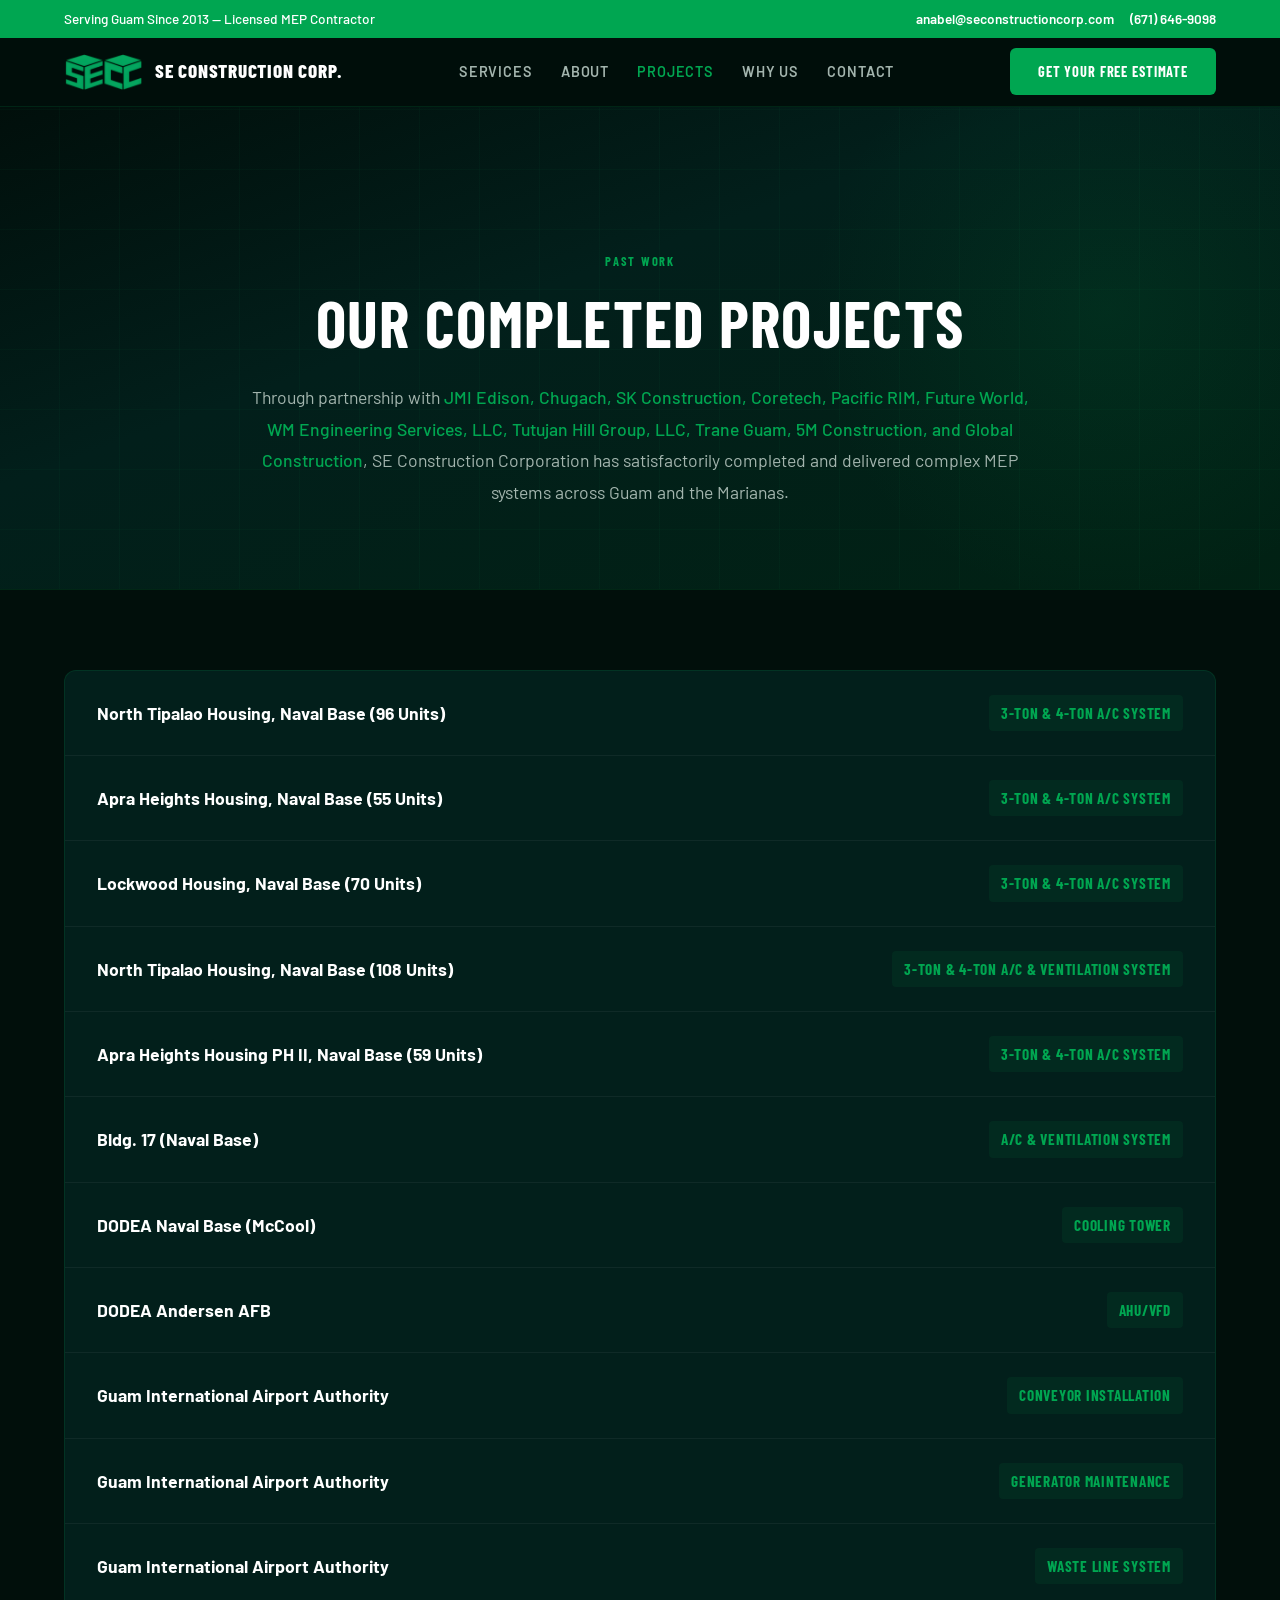
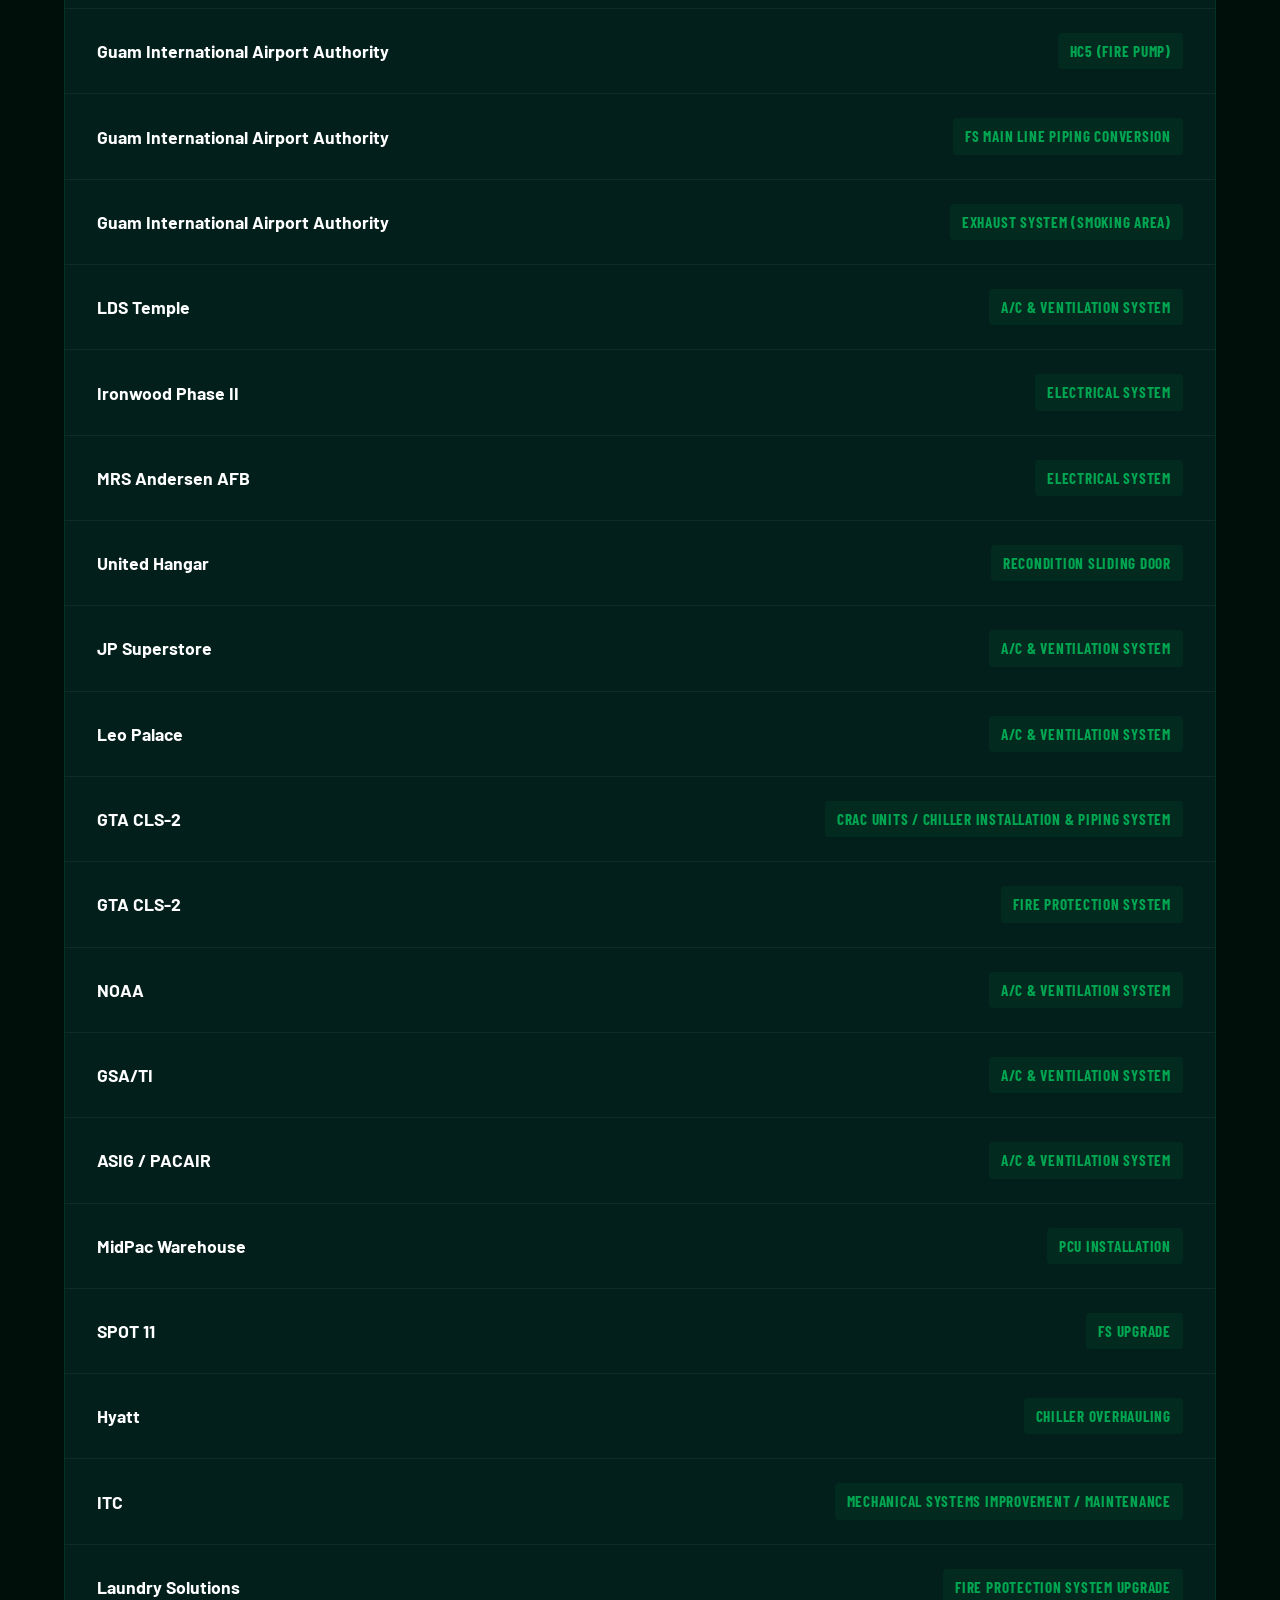
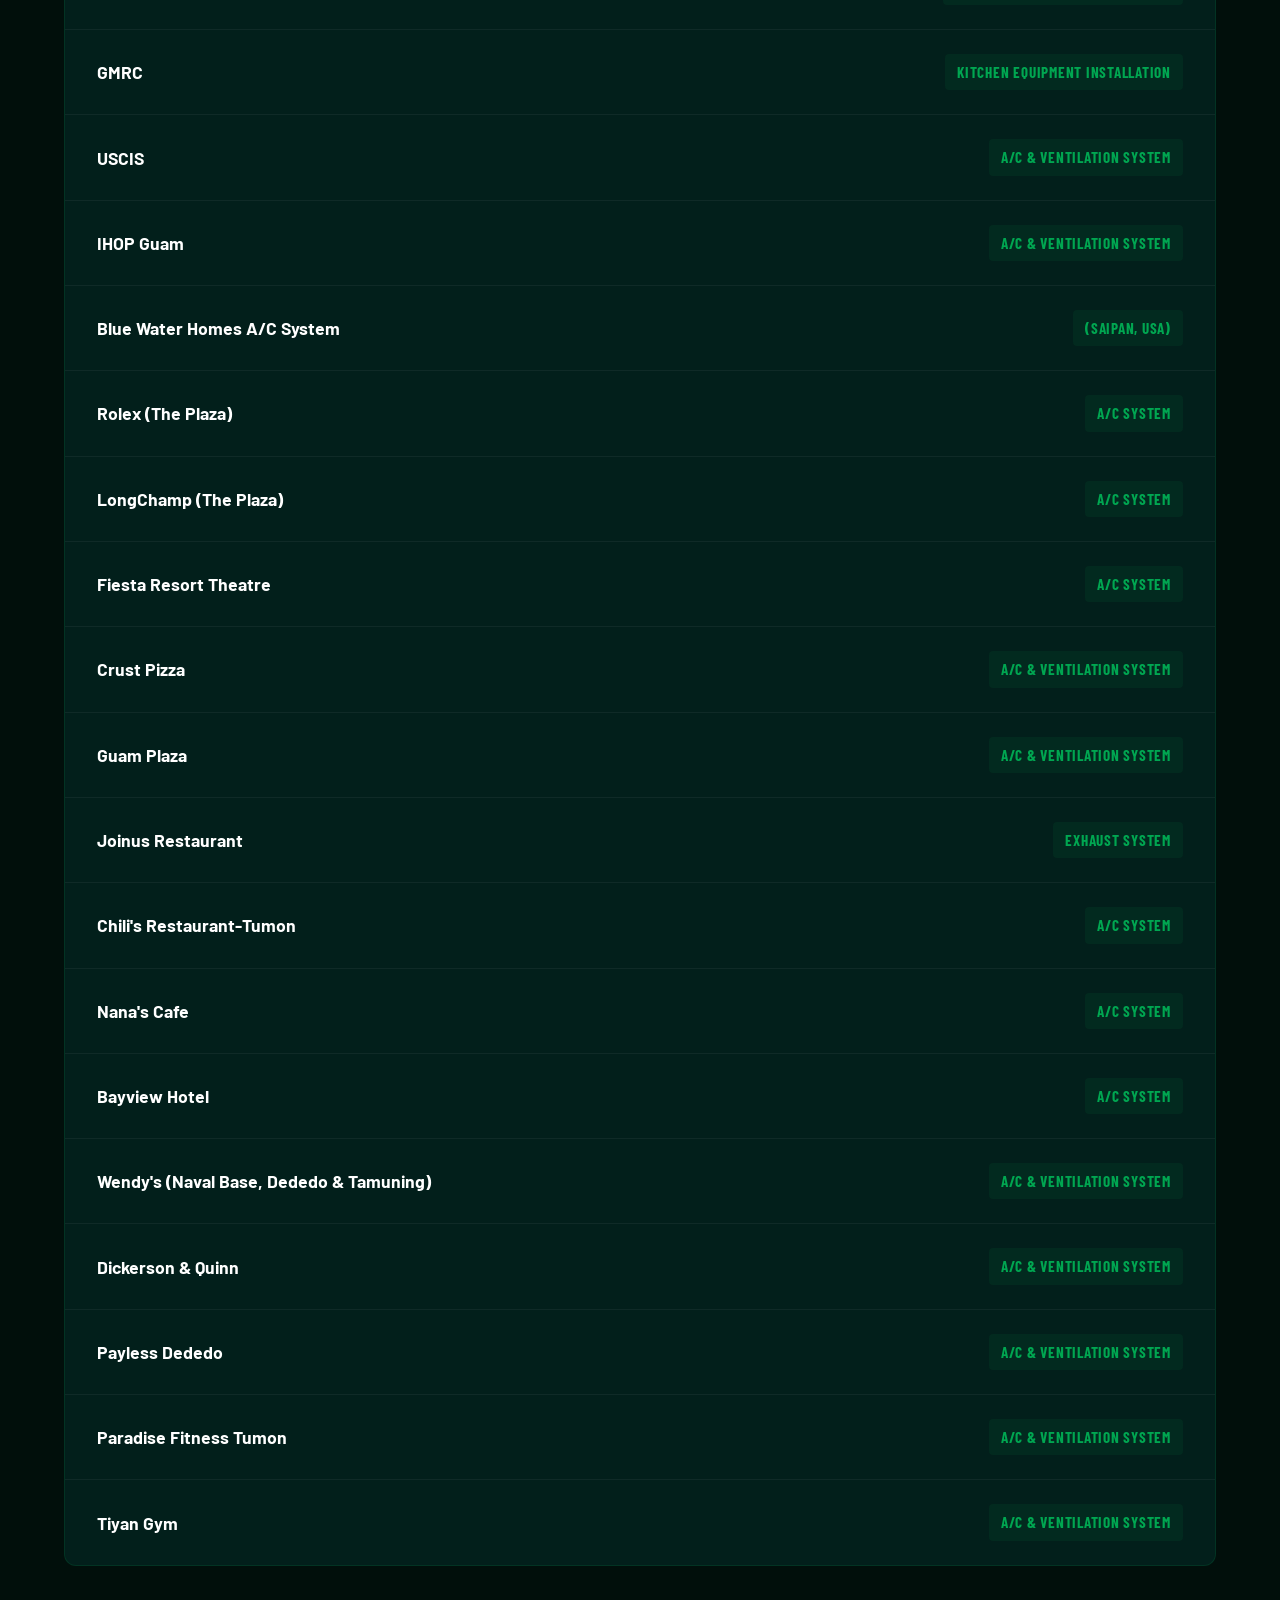
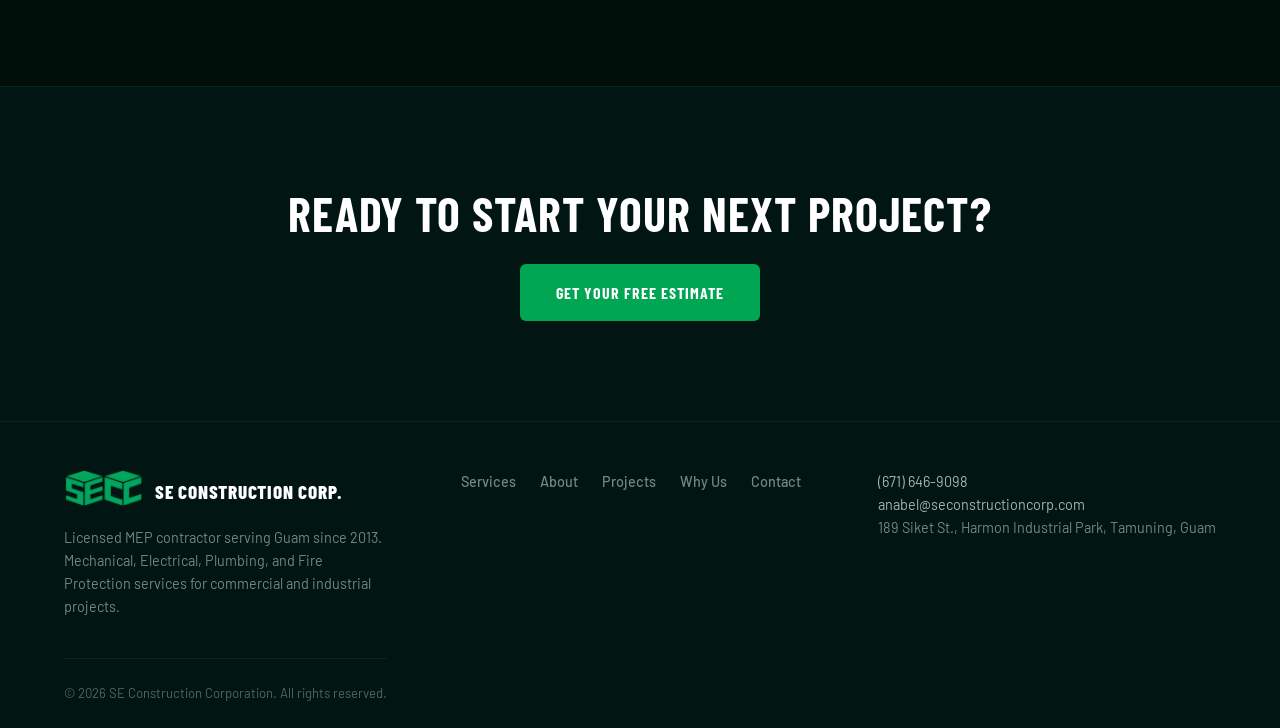
==== projects.html @ 59df1b1c "v1" ====
<!DOCTYPE html>
<html lang="en">
<head>
  <meta charset="UTF-8">
  <meta name="viewport" content="width=device-width, initial-scale=1.0">
  <title>Our Projects | SE Construction Corp</title>
  <meta name="description" content="View the extensive portfolio of HVAC, Electrical, and Fire Protection projects delivered by SE Construction Corp across Guam.">
  
  <link rel="icon" href="assets/images/favicon.ico" type="image/x-icon">
  <link rel="preconnect" href="https://fonts.googleapis.com">
  <link rel="preconnect" href="https://fonts.gstatic.com" crossorigin>
  <link href="https://fonts.googleapis.com/css2?family=Barlow:wght@400;500;600;700;800;900&family=Barlow+Condensed:wght@600;700;800&display=swap" rel="stylesheet">
  
  <link rel="stylesheet" href="styles.css">
  <style>
    /* ══════ PROJECTS PAGE SPECIFIC STYLES ══════ */
    .page-header {
      position: relative;
      overflow: hidden;
      padding: 140px 0 80px;
      border-bottom: 1px solid rgba(0, 166, 81, .15);
      text-align: center;
    }
    
    .page-header h1 {
      font-size: clamp(2.4rem, 5vw, 4rem);
      color: var(--white);
      margin-bottom: 24px;
    }
    
    .page-header p {
      max-width: 800px;
      margin: 0 auto;
      color: var(--neutral-300);
      font-size: 1.1rem;
      line-height: 1.8;
    }
    
    .partners-list {
      color: var(--green-600);
      font-weight: 500;
    }

    .projects-container {
      padding: 80px 0 120px;
    }

    .project-list-wrapper {
      background: var(--dark-800);
      border: 1px solid rgba(0, 166, 81, .15);
      border-radius: var(--radius-lg);
      overflow: hidden;
    }

    .project-item {
      display: flex;
      justify-content: space-between;
      align-items: center;
      padding: 24px 32px;
      border-bottom: 1px solid rgba(255, 255, 255, .05);
      transition: background .2s ease;
    }

    .project-item:hover {
      background: rgba(0, 166, 81, .05);
    }

    .project-item:last-child {
      border-bottom: none;
    }

    .project-name {
      font-weight: 700;
      color: var(--white);
      font-size: 1.1rem;
    }

    .project-scope {
      color: var(--green-600);
      font-size: 0.95rem;
      font-weight: 700;
      font-family: var(--font-display);
      text-transform: uppercase;
      letter-spacing: .05em;
      background: rgba(0, 166, 81, .08);
      padding: 6px 12px;
      border-radius: 4px;
      text-align: right;
    }

    @media (max-width: 768px) {
      .project-item {
        flex-direction: column;
        align-items: flex-start;
        gap: 12px;
        padding: 20px 24px;
      }
      .project-scope {
        text-align: left;
        background: transparent;
        padding: 0;
        color: var(--green-600);
      }
    }
  </style>
</head>
<body>

  <!-- ══════ NAVBAR ══════ -->
  <div class="top-bar" id="top-bar">
    <div class="container">
      <span>Serving Guam Since 2013 — Licensed MEP Contractor</span>
      <div class="top-bar__right">
        <a href="mailto:anabel@seconstructioncorp.com">anabel@seconstructioncorp.com</a>
        <a href="tel:+16716469098">(671) 646-9098</a>
      </div>
    </div>
  </div>

  <nav class="navbar" id="navbar">
    <div class="container">
      <a href="index.html" class="logo" aria-label="SE Construction Corp Home">
        <img src="assets/images/logo.png" alt="SE Construction Corp Logo" class="logo__img">
        <span>SE Construction Corp.</span>
      </a>
      <div class="nav-links" id="nav-links">
        <a href="index.html#services">Services</a>
        <a href="index.html#about">About</a>
        <a href="projects.html" style="color: var(--green-600);">Projects</a>
        <a href="index.html#why-us">Why Us</a>
        <a href="index.html#contact">Contact</a>
      </div>
      <a href="index.html#contact" class="btn btn--primary nav-cta">Get Your Free Estimate</a>
      <button class="hamburger" id="hamburger-btn" aria-label="Toggle navigation">
        <span></span><span></span><span></span>
      </button>
    </div>
  </nav>

  <!-- ══════ MOBILE NAV ══════ -->
  <div class="mobile-nav" id="mobile-nav">
    <a href="index.html#services" class="mobile-nav-link">Services</a>
    <a href="index.html#about" class="mobile-nav-link">About</a>
    <a href="projects.html" class="mobile-nav-link">Projects</a>
    <a href="index.html#why-us" class="mobile-nav-link">Why Us</a>
    <a href="index.html#contact" class="mobile-nav-link">Contact</a>
    <a href="index.html#contact" class="btn btn--primary btn--lg">Get Your Free Estimate</a>
  </div>

  <!-- ══════ PAGE HEADER ══════ -->
  <header class="page-header">
    <div class="hero__bg"></div>
    <div class="container reveal" style="position: relative; z-index: 2;">
      <div class="section__eyebrow" style="margin-bottom: 16px;">Past Work</div>
      <h1>Our Completed Projects</h1>
      <p>Through partnership with <span class="partners-list">JMI Edison, Chugach, SK Construction, Coretech, Pacific RIM, Future World, WM Engineering Services, LLC, Tutujan Hill Group, LLC, Trane Guam, 5M Construction, and Global Construction</span>, SE Construction Corporation has satisfactorily completed and delivered complex MEP systems across Guam and the Marianas.</p>
    </div>
  </header>

  <!-- ══════ PROJECTS LIST ══════ -->
  <section class="projects-container">
    <div class="container">
      <div class="project-list-wrapper reveal reveal-delay-1">
        
        <div class="project-item">
          <div class="project-name">North Tipalao Housing, Naval Base (96 Units)</div>
          <div class="project-scope">3-Ton & 4-Ton A/C System</div>
        </div>
        <div class="project-item">
          <div class="project-name">Apra Heights Housing, Naval Base (55 Units)</div>
          <div class="project-scope">3-Ton & 4-Ton A/C System</div>
        </div>
        <div class="project-item">
          <div class="project-name">Lockwood Housing, Naval Base (70 Units)</div>
          <div class="project-scope">3-Ton & 4-Ton A/C System</div>
        </div>
        <div class="project-item">
          <div class="project-name">North Tipalao Housing, Naval Base (108 Units)</div>
          <div class="project-scope">3-Ton & 4-Ton A/C & Ventilation System</div>
        </div>
        <div class="project-item">
          <div class="project-name">Apra Heights Housing PH II, Naval Base (59 Units)</div>
          <div class="project-scope">3-Ton & 4-Ton A/C System</div>
        </div>
        <div class="project-item">
          <div class="project-name">Bldg. 17 (Naval Base)</div>
          <div class="project-scope">A/C & Ventilation System</div>
        </div>
        <div class="project-item">
          <div class="project-name">DODEA Naval Base (McCool)</div>
          <div class="project-scope">Cooling Tower</div>
        </div>
        <div class="project-item">
          <div class="project-name">DODEA Andersen AFB</div>
          <div class="project-scope">AHU/VFD</div>
        </div>
        <div class="project-item">
          <div class="project-name">Guam International Airport Authority</div>
          <div class="project-scope">Conveyor Installation</div>
        </div>
        <div class="project-item">
          <div class="project-name">Guam International Airport Authority</div>
          <div class="project-scope">Generator Maintenance</div>
        </div>
        <div class="project-item">
          <div class="project-name">Guam International Airport Authority</div>
          <div class="project-scope">Waste Line System</div>
        </div>
        <div class="project-item">
          <div class="project-name">Guam International Airport Authority</div>
          <div class="project-scope">HC5 (Fire Pump)</div>
        </div>
        <div class="project-item">
          <div class="project-name">Guam International Airport Authority</div>
          <div class="project-scope">FS MAIN LINE Piping Conversion</div>
        </div>
        <div class="project-item">
          <div class="project-name">Guam International Airport Authority</div>
          <div class="project-scope">Exhaust System (Smoking Area)</div>
        </div>
        <div class="project-item">
          <div class="project-name">LDS Temple</div>
          <div class="project-scope">A/C & Ventilation System</div>
        </div>
        <div class="project-item">
          <div class="project-name">Ironwood Phase II</div>
          <div class="project-scope">Electrical System</div>
        </div>
        <div class="project-item">
          <div class="project-name">MRS Andersen AFB</div>
          <div class="project-scope">Electrical System</div>
        </div>
        <div class="project-item">
          <div class="project-name">United Hangar</div>
          <div class="project-scope">Recondition Sliding Door</div>
        </div>
        <div class="project-item">
          <div class="project-name">JP Superstore</div>
          <div class="project-scope">A/C & Ventilation System</div>
        </div>
        <div class="project-item">
          <div class="project-name">Leo Palace</div>
          <div class="project-scope">A/C & Ventilation System</div>
        </div>
        <div class="project-item">
          <div class="project-name">GTA CLS-2</div>
          <div class="project-scope">CRAC Units / Chiller Installation & Piping System</div>
        </div>
        <div class="project-item">
          <div class="project-name">GTA CLS-2</div>
          <div class="project-scope">Fire Protection System</div>
        </div>
        <div class="project-item">
          <div class="project-name">NOAA</div>
          <div class="project-scope">A/C & Ventilation System</div>
        </div>
        <div class="project-item">
          <div class="project-name">GSA/TI</div>
          <div class="project-scope">A/C & Ventilation System</div>
        </div>
        <div class="project-item">
          <div class="project-name">ASIG / PACAIR</div>
          <div class="project-scope">A/C & Ventilation System</div>
        </div>
        <div class="project-item">
          <div class="project-name">MidPac Warehouse</div>
          <div class="project-scope">PCU Installation</div>
        </div>
        <div class="project-item">
          <div class="project-name">SPOT 11</div>
          <div class="project-scope">FS UPGRADE</div>
        </div>
        <div class="project-item">
          <div class="project-name">Hyatt</div>
          <div class="project-scope">Chiller Overhauling</div>
        </div>
        <div class="project-item">
          <div class="project-name">ITC</div>
          <div class="project-scope">Mechanical Systems Improvement / Maintenance</div>
        </div>
        <div class="project-item">
          <div class="project-name">Laundry Solutions</div>
          <div class="project-scope">Fire Protection System Upgrade</div>
        </div>
        <div class="project-item">
          <div class="project-name">GMRC</div>
          <div class="project-scope">Kitchen Equipment Installation</div>
        </div>
        <div class="project-item">
          <div class="project-name">USCIS</div>
          <div class="project-scope">A/C & Ventilation System</div>
        </div>
        <div class="project-item">
          <div class="project-name">IHOP Guam</div>
          <div class="project-scope">A/C & Ventilation System</div>
        </div>
        <div class="project-item">
          <div class="project-name">Blue Water Homes A/C System</div>
          <div class="project-scope">(Saipan, USA)</div>
        </div>
        <div class="project-item">
          <div class="project-name">Rolex (The Plaza)</div>
          <div class="project-scope">A/C System</div>
        </div>
        <div class="project-item">
          <div class="project-name">LongChamp (The Plaza)</div>
          <div class="project-scope">A/C System</div>
        </div>
        <div class="project-item">
          <div class="project-name">Fiesta Resort Theatre</div>
          <div class="project-scope">A/C System</div>
        </div>
        <div class="project-item">
          <div class="project-name">Crust Pizza</div>
          <div class="project-scope">A/C & Ventilation System</div>
        </div>
        <div class="project-item">
          <div class="project-name">Guam Plaza</div>
          <div class="project-scope">A/C & Ventilation System</div>
        </div>
        <div class="project-item">
          <div class="project-name">Joinus Restaurant</div>
          <div class="project-scope">Exhaust System</div>
        </div>
        <div class="project-item">
          <div class="project-name">Chili's Restaurant-Tumon</div>
          <div class="project-scope">A/C System</div>
        </div>
        <div class="project-item">
          <div class="project-name">Nana's Cafe</div>
          <div class="project-scope">A/C System</div>
        </div>
        <div class="project-item">
          <div class="project-name">Bayview Hotel</div>
          <div class="project-scope">A/C System</div>
        </div>
        <div class="project-item">
          <div class="project-name">Wendy's (Naval Base, Dededo & Tamuning)</div>
          <div class="project-scope">A/C & Ventilation System</div>
        </div>
        <div class="project-item">
          <div class="project-name">Dickerson & Quinn</div>
          <div class="project-scope">A/C & Ventilation System</div>
        </div>
        <div class="project-item">
          <div class="project-name">Payless Dededo</div>
          <div class="project-scope">A/C & Ventilation System</div>
        </div>
        <div class="project-item">
          <div class="project-name">Paradise Fitness Tumon</div>
          <div class="project-scope">A/C & Ventilation System</div>
        </div>
        <div class="project-item">
          <div class="project-name">Tiyan Gym</div>
          <div class="project-scope">A/C & Ventilation System</div>
        </div>

      </div>
    </div>
  </section>

  <!-- ══════ GET STARTED SECTION ══════ -->
  <section class="section section--alt" style="text-align: center; border-top: 1px solid rgba(0, 166, 81, .15);">
    <div class="container reveal">
      <h2 class="section__title" style="margin-bottom: 24px;">Ready to start your next project?</h2>
      <a href="index.html#contact" class="btn btn--primary btn--lg">Get Your Free Estimate</a>
    </div>
  </section>

  <!-- ══════ FOOTER ══════ -->
  <footer class="footer" id="footer">
    <div class="container reveal">
      <div class="footer__brand">
        <a href="index.html" class="logo">
          <img src="assets/images/logo.png" alt="SE Construction Corp Logo" style="height: 36px; width: auto; margin-bottom: 8px;">
          <span style="font-family: var(--font-display); font-size: 1.2rem; font-weight: 800; color: var(--white); text-transform: uppercase;">SE Construction Corp.</span>
        </a>
        <p style="margin-top: 12px;">Licensed MEP contractor serving Guam since 2013. Mechanical, Electrical, Plumbing, and Fire Protection services for commercial and industrial projects.</p>
      </div>
      <div class="footer__links">
        <a href="index.html#services">Services</a>
        <a href="index.html#about">About</a>
        <a href="projects.html">Projects</a>
        <a href="index.html#why-us">Why Us</a>
        <a href="index.html#contact">Contact</a>
      </div>
      <div class="footer__contact">
        <p><a href="tel:+16716469098">(671) 646-9098</a></p>
        <p><a href="mailto:anabel@seconstructioncorp.com">anabel@seconstructioncorp.com</a></p>
        <p>189 Siket St., Harmon Industrial Park, Tamuning, Guam</p>
      </div>
    </div>
    <div class="container reveal reveal-delay-2">
      <div class="footer__bottom">&copy; 2026 SE Construction Corporation. All rights reserved.</div>
    </div>
  </footer>

  <script src="main.js"></script>
</body>
</html>
---- styles.css ----
/* ═══════════════════════════════════════════════
   SE Construction Corp. — Stylesheet
   ═══════════════════════════════════════════════ */

/* ─── RESET ─── */
*, *::before, *::after { box-sizing: border-box; margin: 0; padding: 0; }

/* ─── DESIGN TOKENS ─── */
:root {
  --green-600: #00a651;
  --green-700: #008c44;
  --green-800: #006d35;
  --green-900: #004d25;
  --green-50: #e6f9ee;
  --green-100: #b3eecf;
  --green-200: #80e3b0;

  --dark-950: #010f0b;
  --dark-900: #011513;
  --dark-800: #021f1b;
  --dark-700: #032e28;
  --dark-600: #044039;

  --neutral-50: #f4f7f6;
  --neutral-100: #e8edeb;
  --neutral-200: #d1dbd7;
  --neutral-300: #a3b5ae;
  --neutral-400: #6e8a80;
  --neutral-500: #4a6a5e;
  --neutral-600: #3a5349;
  --neutral-700: #2a3c35;

  --white: #ffffff;
  --black: #000000;

  --font-display: 'Barlow Condensed', sans-serif;
  --font-body: 'Barlow', sans-serif;

  --shadow-sm: 0 1px 3px rgba(0,0,0,.12);
  --shadow-md: 0 4px 12px rgba(0,0,0,.15);
  --shadow-lg: 0 8px 30px rgba(0,0,0,.2);

  --radius: 6px;
  --radius-lg: 12px;
}

html {
  scroll-behavior: smooth;
  scroll-padding-top: 80px;
}

/* Hide scrollbar for Chrome, Safari and Opera */
::-webkit-scrollbar {
  display: none;
}

body {
  font-family: var(--font-body);
  color: var(--neutral-50);
  background: var(--dark-950);
  line-height: 1.6;
  -webkit-font-smoothing: antialiased;
  /* Hide scrollbar for IE, Edge and Firefox */
  -ms-overflow-style: none;
  scrollbar-width: none;
}

img { max-width: 100%; display: block; }
a { text-decoration: none; color: inherit; }
ul { list-style: none; }

h1, h2, h3, h4, h5, h6 {
  font-family: var(--font-display);
  line-height: 1.1;
  font-weight: 700;
  text-transform: uppercase;
  letter-spacing: .02em;
}

.container {
  width: 100%;
  max-width: 1200px;
  margin: 0 auto;
  padding: 0 24px;
}


/* ═══════════════════════════════════════════════
   SCROLL REVEAL ANIMATION
   ═══════════════════════════════════════════════ */
.reveal {
  opacity: 0;
  transform: translateY(36px);
  transition: opacity 0.8s cubic-bezier(0.22, 1, 0.36, 1),
              transform 0.8s cubic-bezier(0.22, 1, 0.36, 1);
}

.reveal.visible {
  opacity: 1;
  transform: translateY(0);
}

/* Stagger children */
.reveal-delay-1 { transition-delay: 0.1s; }
.reveal-delay-2 { transition-delay: 0.2s; }
.reveal-delay-3 { transition-delay: 0.3s; }
.reveal-delay-4 { transition-delay: 0.4s; }


/* ═══════════════════════════════════════════════
   TOP BAR
   ═══════════════════════════════════════════════ */
.top-bar {
  background: var(--green-600);
  color: var(--white);
  padding: 8px 0;
  font-size: .85rem;
  font-weight: 500;
  position: sticky;
  top: 0;
  z-index: 1001;
}

.top-bar .container {
  display: flex;
  justify-content: space-between;
  align-items: center;
  flex-wrap: wrap;
  gap: 4px;
}

.top-bar a {
  color: var(--white);
  font-weight: 600;
  transition: opacity .2s;
}

.top-bar a:hover { opacity: .85; }

.top-bar__right {
  display: flex;
  gap: 16px;
  align-items: center;
}


/* ═══════════════════════════════════════════════
   NAVBAR
   ═══════════════════════════════════════════════ */
.navbar {
  position: sticky;
  top: 35px;
  z-index: 1000;
  background: rgba(1, 15, 11, .92);
  backdrop-filter: blur(12px);
  border-bottom: 1px solid rgba(0, 166, 81, .15);
  padding: 0;
  transition: box-shadow .3s;
}

.navbar.scrolled {
  box-shadow: 0 2px 20px rgba(0, 0, 0, .4);
}

.navbar .container {
  display: flex;
  justify-content: space-between;
  align-items: center;
  height: 68px;
}

/* ─── Logo ─── */
.logo {
  display: flex;
  align-items: center;
  gap: 12px;
  font-family: var(--font-display);
  font-size: 1.2rem;
  font-weight: 800;
  color: var(--white);
  letter-spacing: .04em;
  text-transform: uppercase;
}

.logo__img {
  height: 36px;
  width: auto;
}

/* ─── Nav Links ─── */
.nav-links {
  display: flex;
  gap: 28px;
  align-items: center;
}

.nav-links a {
  font-size: .9rem;
  font-weight: 600;
  color: var(--neutral-300);
  transition: color .2s;
  text-transform: uppercase;
  letter-spacing: .06em;
}

.nav-links a:hover,
.nav-links a:focus {
  color: var(--green-600);
}

/* ─── Buttons ─── */
.btn {
  display: inline-flex;
  align-items: center;
  justify-content: center;
  gap: 8px;
  font-family: var(--font-display);
  font-weight: 700;
  text-transform: uppercase;
  letter-spacing: .06em;
  border: none;
  cursor: pointer;
  transition: all .25s ease;
  border-radius: var(--radius);
}

.btn--primary {
  background: var(--green-600);
  color: var(--white);
  padding: 12px 28px;
  font-size: .9rem;
}

.btn--primary:hover {
  background: var(--green-700);
  transform: translateY(-1px);
  box-shadow: 0 4px 18px rgba(0, 166, 81, .35);
}

.btn--outline {
  border: 2px solid var(--green-600);
  color: var(--green-600);
  padding: 12px 28px;
  font-size: .9rem;
  background: transparent;
}

.btn--outline:hover {
  background: var(--green-600);
  color: var(--white);
  transform: translateY(-1px);
}

.btn--lg {
  padding: 16px 36px;
  font-size: 1rem;
}

/* ─── Hamburger ─── */
.hamburger {
  display: none;
  flex-direction: column;
  gap: 5px;
  background: none;
  border: none;
  cursor: pointer;
  padding: 8px;
}

.hamburger span {
  display: block;
  width: 26px;
  height: 3px;
  background: var(--white);
  border-radius: 2px;
  transition: all .3s;
}

.hamburger.active span:nth-child(1) {
  transform: rotate(45deg) translate(5px, 6px);
}
.hamburger.active span:nth-child(2) {
  opacity: 0;
}
.hamburger.active span:nth-child(3) {
  transform: rotate(-45deg) translate(5px, -6px);
}


/* ═══════════════════════════════════════════════
   HERO
   ═══════════════════════════════════════════════ */
.hero {
  position: relative;
  min-height: 88vh;
  display: flex;
  align-items: center;
  overflow: hidden;
  padding: 100px 0 80px;
}

.hero__bg {
  position: absolute;
  inset: 0;
  background: linear-gradient(160deg, var(--dark-950) 0%, var(--dark-800) 40%, rgba(0, 166, 81, .12) 100%);
  z-index: 0;
}

.hero__bg::before {
  content: '';
  position: absolute;
  inset: 0;
  background:
    repeating-linear-gradient(90deg, transparent, transparent 59px, rgba(0, 166, 81, .04) 59px, rgba(0, 166, 81, .04) 60px),
    repeating-linear-gradient(0deg, transparent, transparent 59px, rgba(0, 166, 81, .04) 59px, rgba(0, 166, 81, .04) 60px);
  z-index: 1;
}

.hero__bg::after {
  content: '';
  position: absolute;
  right: -10%;
  top: -20%;
  width: 600px;
  height: 600px;
  background: radial-gradient(circle, rgba(0, 166, 81, .1) 0%, transparent 70%);
  z-index: 1;
}

.hero .container {
  position: relative;
  z-index: 2;
}

.hero__content {
  max-width: 720px;
}

.hero__eyebrow {
  display: inline-flex;
  align-items: center;
  gap: 8px;
  background: rgba(0, 166, 81, .12);
  border: 1px solid rgba(0, 166, 81, .25);
  border-radius: 50px;
  padding: 6px 18px;
  font-size: .8rem;
  font-weight: 600;
  color: var(--green-600);
  text-transform: uppercase;
  letter-spacing: .08em;
  margin-bottom: 24px;
  animation: fadeUp .8s ease both;
}

.hero__eyebrow::before {
  content: '';
  width: 8px;
  height: 8px;
  background: var(--green-600);
  border-radius: 50%;
  animation: pulse 2s ease infinite;
}

@keyframes pulse {
  0%, 100% { opacity: 1; transform: scale(1); }
  50% { opacity: .5; transform: scale(1.3); }
}

.hero h1 {
  font-size: clamp(2.4rem, 5vw, 4.4rem);
  color: var(--white);
  margin-bottom: 20px;
  animation: fadeUp .8s ease .15s both;
}

.hero h1 .accent {
  color: var(--green-600);
}

.hero__sub {
  font-size: clamp(1.05rem, 2vw, 1.25rem);
  color: var(--neutral-300);
  max-width: 560px;
  margin-bottom: 36px;
  line-height: 1.7;
  animation: fadeUp .8s ease .3s both;
}

.hero__ctas {
  display: flex;
  gap: 16px;
  flex-wrap: wrap;
  margin-bottom: 40px;
  animation: fadeUp .8s ease .45s both;
}

.hero__trust {
  display: flex;
  gap: 24px;
  flex-wrap: wrap;
  animation: fadeUp .8s ease .6s both;
}

.trust-chip {
  display: flex;
  align-items: center;
  gap: 8px;
  font-size: .85rem;
  color: var(--neutral-400);
  font-weight: 500;
}

.trust-chip svg {
  width: 18px;
  height: 18px;
  color: var(--green-600);
  flex-shrink: 0;
}

@keyframes fadeUp {
  from { opacity: 0; transform: translateY(24px); }
  to { opacity: 1; transform: translateY(0); }
}


/* ═══════════════════════════════════════════════
   STATS BAR
   ═══════════════════════════════════════════════ */
.stats-bar {
  background: var(--dark-800);
  border-top: 1px solid rgba(0, 166, 81, .12);
  border-bottom: 1px solid rgba(0, 166, 81, .12);
  padding: 40px 0;
}

.stats-bar .container {
  display: grid;
  grid-template-columns: repeat(3, 1fr);
  gap: 24px;
  text-align: center;
}

.stat__number {
  font-family: var(--font-display);
  font-size: clamp(2rem, 4vw, 3rem);
  font-weight: 800;
  color: var(--green-600);
  line-height: 1;
}

.stat__label {
  font-size: .9rem;
  color: var(--neutral-400);
  margin-top: 6px;
  font-weight: 500;
}


/* ═══════════════════════════════════════════════
   SECTION SHARED
   ═══════════════════════════════════════════════ */
.section {
  padding: 100px 0;
}

.section__eyebrow {
  display: inline-block;
  font-size: .78rem;
  font-weight: 700;
  color: var(--green-600);
  text-transform: uppercase;
  letter-spacing: .14em;
  margin-bottom: 12px;
  font-family: var(--font-display);
}

.section__title {
  font-size: clamp(2rem, 4vw, 3rem);
  color: var(--white);
  margin-bottom: 16px;
}

.section__subtitle {
  font-size: 1.05rem;
  color: var(--neutral-400);
  max-width: 580px;
  line-height: 1.7;
}

.section--alt {
  background: var(--dark-900);
}


/* ═══════════════════════════════════════════════
   SERVICES
   ═══════════════════════════════════════════════ */
.services-grid {
  display: grid;
  grid-template-columns: repeat(auto-fit, minmax(260px, 1fr));
  gap: 28px;
  margin-top: 48px;
}

.service-card {
  background: var(--dark-800);
  border: 1px solid rgba(0, 166, 81, .1);
  border-radius: var(--radius-lg);
  padding: 40px 32px;
  transition: all .35s ease;
  position: relative;
  overflow: hidden;
}

.service-card:hover {
  border-color: var(--green-600);
  transform: translateY(-4px);
  box-shadow: 0 12px 40px rgba(0, 166, 81, .12);
}

.service-card__number {
  font-family: var(--font-display);
  font-size: 5rem;
  font-weight: 900;
  color: rgba(0, 166, 81, .08);
  position: absolute;
  top: -10px;
  right: 16px;
  line-height: 1;
}

.service-card__icon {
  width: 56px;
  height: 56px;
  background: rgba(0, 166, 81, .1);
  border-radius: var(--radius);
  display: flex;
  align-items: center;
  justify-content: center;
  margin-bottom: 22px;
}

.service-card__icon svg {
  width: 28px;
  height: 28px;
  color: var(--green-600);
}

.service-card h3 {
  font-size: 1.4rem;
  color: var(--white);
  margin-bottom: 12px;
}

.service-card p {
  color: var(--neutral-400);
  font-size: 1rem;
  line-height: 1.7;
}


/* ═══════════════════════════════════════════════
   ABOUT
   ═══════════════════════════════════════════════ */
.about-grid {
  display: grid;
  grid-template-columns: 1fr 380px;
  gap: 48px;
  align-items: start;
  margin-top: 48px;
}

.about__text {
  color: var(--neutral-300);
  font-size: 1.05rem;
  line-height: 1.8;
}

.about__text p + p {
  margin-top: 18px;
}

.about__highlight {
  background: var(--dark-800);
  border-left: 4px solid var(--green-600);
  padding: 20px 24px;
  border-radius: 0 var(--radius) var(--radius) 0;
  margin-top: 24px;
  color: var(--neutral-200);
  font-weight: 500;
  font-size: 1rem;
  line-height: 1.7;
}

.testimonial-card {
  background: var(--dark-800);
  border: 1px solid rgba(0, 166, 81, .15);
  border-radius: var(--radius-lg);
  padding: 32px;
  position: sticky;
  top: 120px;
}

.testimonial-card__stars {
  display: flex;
  gap: 3px;
  margin-bottom: 16px;
}

.testimonial-card__stars svg {
  width: 18px;
  height: 18px;
  color: var(--green-600);
}

.testimonial-card__quote {
  font-size: 1rem;
  color: var(--neutral-200);
  line-height: 1.7;
  font-style: italic;
  margin-bottom: 20px;
}

.testimonial-card__author {
  font-weight: 700;
  color: var(--white);
  font-size: .95rem;
}

.testimonial-card__role {
  color: var(--neutral-400);
  font-size: .85rem;
  margin-top: 2px;
}


/* ═══════════════════════════════════════════════
   WHY CHOOSE US
   ═══════════════════════════════════════════════ */
.why-grid {
  display: grid;
  grid-template-columns: repeat(3, 1fr);
  gap: 24px;
  margin-top: 48px;
}

.why-card {
  background: var(--dark-800);
  border: 1px solid rgba(0, 166, 81, .1);
  border-radius: var(--radius-lg);
  padding: 36px 28px;
  text-align: center;
  transition: all .35s ease;
}

.why-card:hover {
  border-color: var(--green-600);
  transform: translateY(-4px);
}

.why-card__icon {
  width: 64px;
  height: 64px;
  background: rgba(0, 166, 81, .1);
  border-radius: 50%;
  display: flex;
  align-items: center;
  justify-content: center;
  margin: 0 auto 20px;
}

.why-card__icon svg {
  width: 28px;
  height: 28px;
  color: var(--green-600);
}

.why-card h3 {
  font-size: 1.2rem;
  color: var(--white);
  margin-bottom: 10px;
}

.why-card p {
  color: var(--neutral-400);
  font-size: .93rem;
  line-height: 1.65;
}


/* ═══════════════════════════════════════════════
   CONTACT
   ═══════════════════════════════════════════════ */
.contact-grid {
  display: grid;
  grid-template-columns: 1fr 1fr;
  gap: 48px;
  margin-top: 48px;
}

.contact__info h3 {
  font-size: 1.4rem;
  color: var(--white);
  margin-bottom: 20px;
}

.contact__item {
  display: flex;
  gap: 14px;
  margin-bottom: 24px;
  align-items: flex-start;
}

.contact__item-icon {
  width: 44px;
  height: 44px;
  background: rgba(0, 166, 81, .1);
  border-radius: var(--radius);
  display: flex;
  align-items: center;
  justify-content: center;
  flex-shrink: 0;
}

.contact__item-icon svg {
  width: 20px;
  height: 20px;
  color: var(--green-600);
}

.contact__item-label {
  font-size: .78rem;
  text-transform: uppercase;
  letter-spacing: .08em;
  color: var(--neutral-400);
  font-weight: 600;
  margin-bottom: 2px;
}

.contact__item-value {
  color: var(--white);
  font-weight: 500;
  font-size: 1rem;
}

.contact__item-value a {
  color: var(--white);
  transition: color .2s;
}

.contact__item-value a:hover {
  color: var(--green-600);
}

.contact__form {
  background: var(--dark-800);
  border: 1px solid rgba(0, 166, 81, .1);
  border-radius: var(--radius-lg);
  padding: 36px;
}

.form-group {
  margin-bottom: 20px;
}

.form-group label {
  display: block;
  font-size: .82rem;
  font-weight: 600;
  color: var(--neutral-300);
  text-transform: uppercase;
  letter-spacing: .06em;
  margin-bottom: 8px;
}

.form-group input,
.form-group textarea {
  width: 100%;
  background: var(--dark-900);
  border: 1px solid rgba(0, 166, 81, .15);
  border-radius: var(--radius);
  padding: 13px 16px;
  color: var(--white);
  font-family: var(--font-body);
  font-size: .95rem;
  transition: border-color .2s;
  outline: none;
}

.form-group input:focus,
.form-group textarea:focus {
  border-color: var(--green-600);
}

.form-group textarea {
  resize: vertical;
  min-height: 110px;
}

.form-reassure {
  text-align: center;
  margin-top: 12px;
  font-size: .82rem;
  color: var(--neutral-400);
}


/* ═══════════════════════════════════════════════
   MAP
   ═══════════════════════════════════════════════ */
.map-section {
  width: 100%;
  background: var(--dark-900);
  border-top: 1px solid rgba(0, 166, 81, .12);
}

.map-section iframe {
  display: block;
  width: 100%;
  height: 400px;
  border: 0;
  filter: grayscale(40%) contrast(1.1) brightness(0.85);
  transition: filter .4s ease;
}

.map-section iframe:hover {
  filter: grayscale(0%) contrast(1) brightness(1);
}


/* ═══════════════════════════════════════════════
   FOOTER
   ═══════════════════════════════════════════════ */
.footer {
  background: var(--dark-900);
  border-top: 1px solid rgba(0, 166, 81, .12);
  padding: 48px 0 24px;
}

.footer .container {
  display: flex;
  justify-content: space-between;
  align-items: start;
  flex-wrap: wrap;
  gap: 32px;
}

.footer__brand {
  max-width: 320px;
}

.footer__brand .logo {
  margin-bottom: 12px;
}

.footer__brand p {
  color: var(--neutral-400);
  font-size: .9rem;
  line-height: 1.6;
}

.footer__links {
  display: flex;
  gap: 24px;
}

.footer__links a {
  color: var(--neutral-400);
  font-size: .9rem;
  font-weight: 500;
  transition: color .2s;
}

.footer__links a:hover {
  color: var(--green-600);
}

.footer__contact {
  color: var(--neutral-400);
  font-size: .9rem;
}

.footer__contact a {
  color: var(--neutral-300);
  transition: color .2s;
}

.footer__contact a:hover {
  color: var(--green-600);
}

.footer__bottom {
  text-align: center;
  margin-top: 40px;
  padding-top: 24px;
  border-top: 1px solid rgba(255, 255, 255, .06);
  font-size: .82rem;
  color: var(--neutral-500);
}


/* ═══════════════════════════════════════════════
   MOBILE NAV OVERLAY
   ═══════════════════════════════════════════════ */
.mobile-nav {
  position: fixed;
  inset: 0;
  background: rgba(1, 15, 11, .97);
  backdrop-filter: blur(16px);
  z-index: 999;
  display: flex;
  flex-direction: column;
  align-items: center;
  justify-content: center;
  gap: 28px;
  opacity: 0;
  pointer-events: none;
  transition: opacity .3s ease;
}

.mobile-nav.open {
  opacity: 1;
  pointer-events: all;
}

.mobile-nav a {
  font-family: var(--font-display);
  font-size: 1.8rem;
  font-weight: 700;
  color: var(--white);
  text-transform: uppercase;
  letter-spacing: .06em;
  transition: color .2s;
}

.mobile-nav a:hover {
  color: var(--green-600);
}


/* ═══════════════════════════════════════════════
   RESPONSIVE
   ═══════════════════════════════════════════════ */
@media (max-width: 900px) {
  .nav-links, .nav-cta { display: none; }
  .hamburger { display: flex; }
  .about-grid { grid-template-columns: 1fr; }
  .testimonial-card { position: static; }
  .why-grid { grid-template-columns: 1fr; }
  .contact-grid { grid-template-columns: 1fr; }
  .stats-bar .container { grid-template-columns: repeat(3, 1fr); }
  .services-grid { grid-template-columns: 1fr 1fr; gap: 16px; }
  .footer .container {
    flex-direction: column;
    align-items: center;
    text-align: center;
  }
  .footer__links { flex-wrap: wrap; justify-content: center; }
}

@media (max-width: 480px) {
  .hero { min-height: auto; padding: 80px 0 60px; }
  .hero h1 { font-size: 2.2rem; }
  .hero__ctas { flex-direction: column; }
  .hero__ctas .btn { width: 100%; justify-content: center; }
  .hero__trust { flex-direction: column; gap: 12px; }
  .stats-bar .container { grid-template-columns: 1fr 1fr; }
  .top-bar__right { display: none; }
  .map-section iframe { height: 280px; }
}
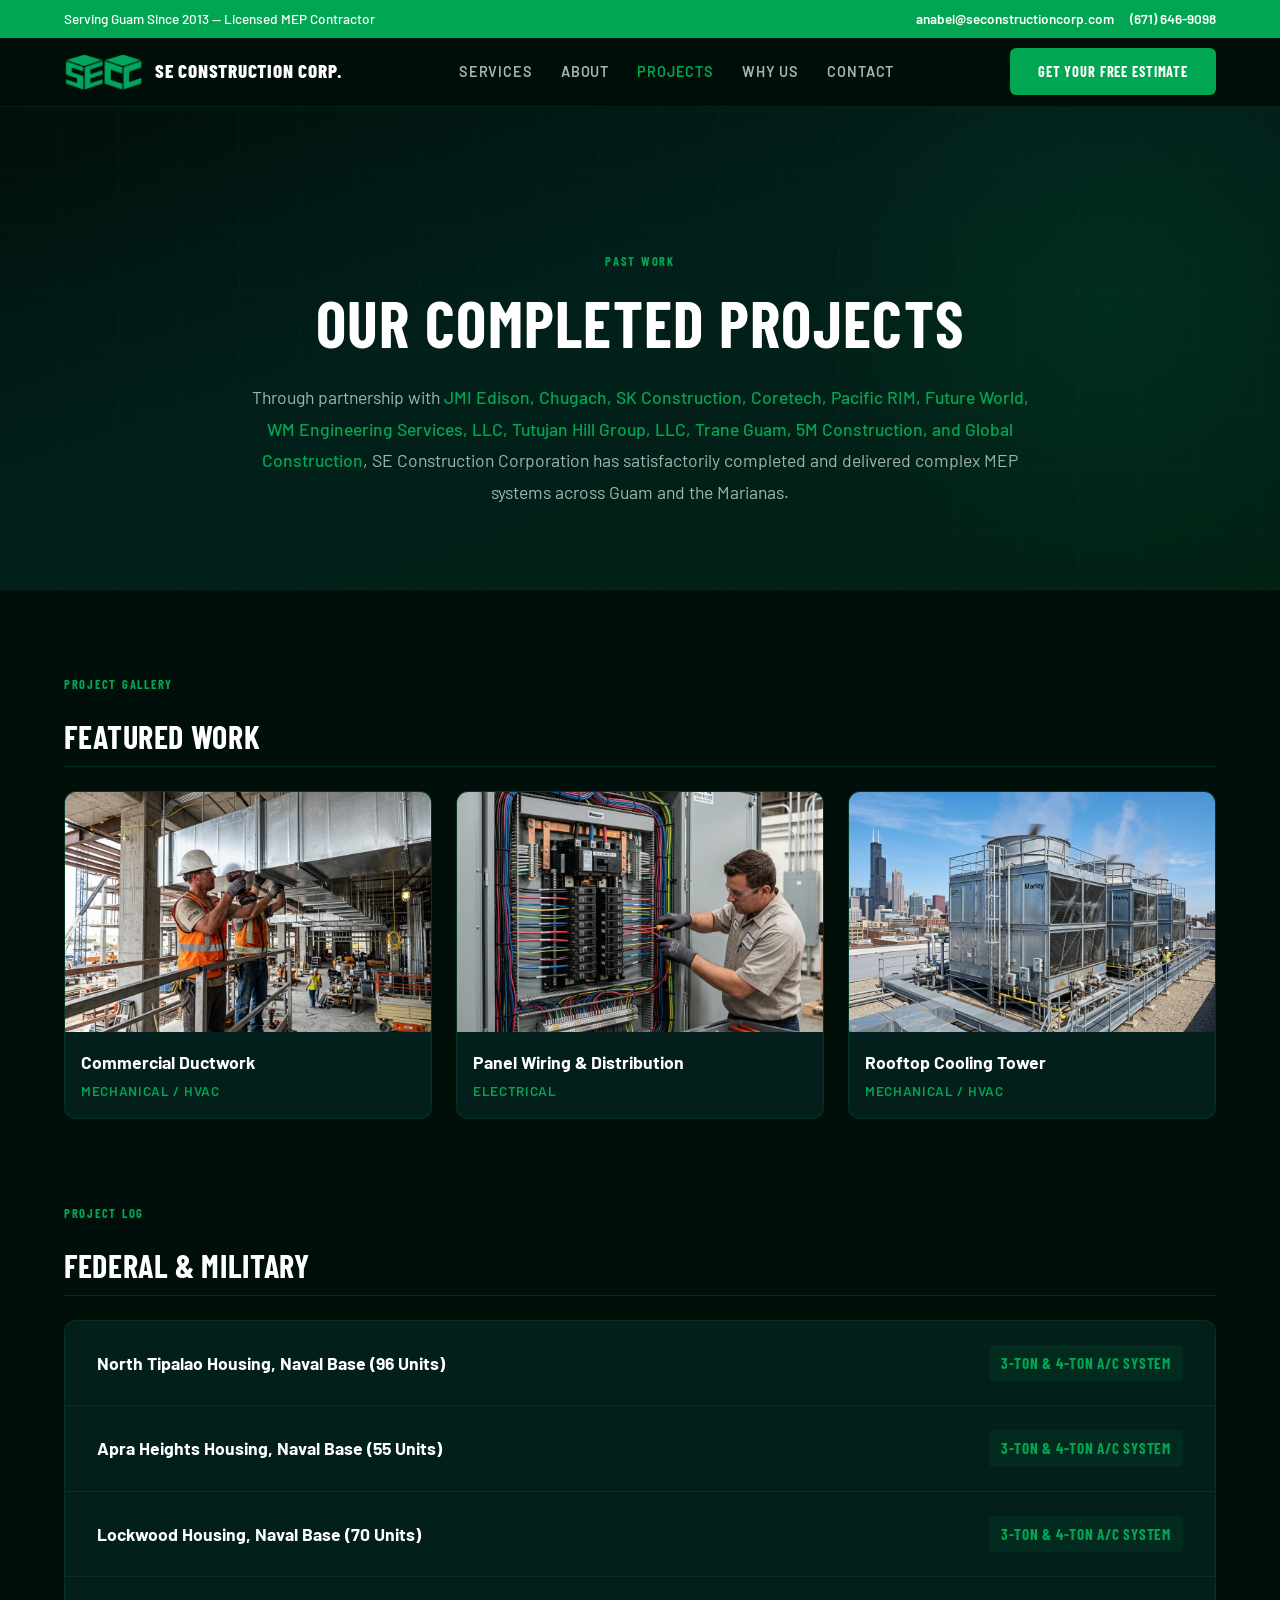
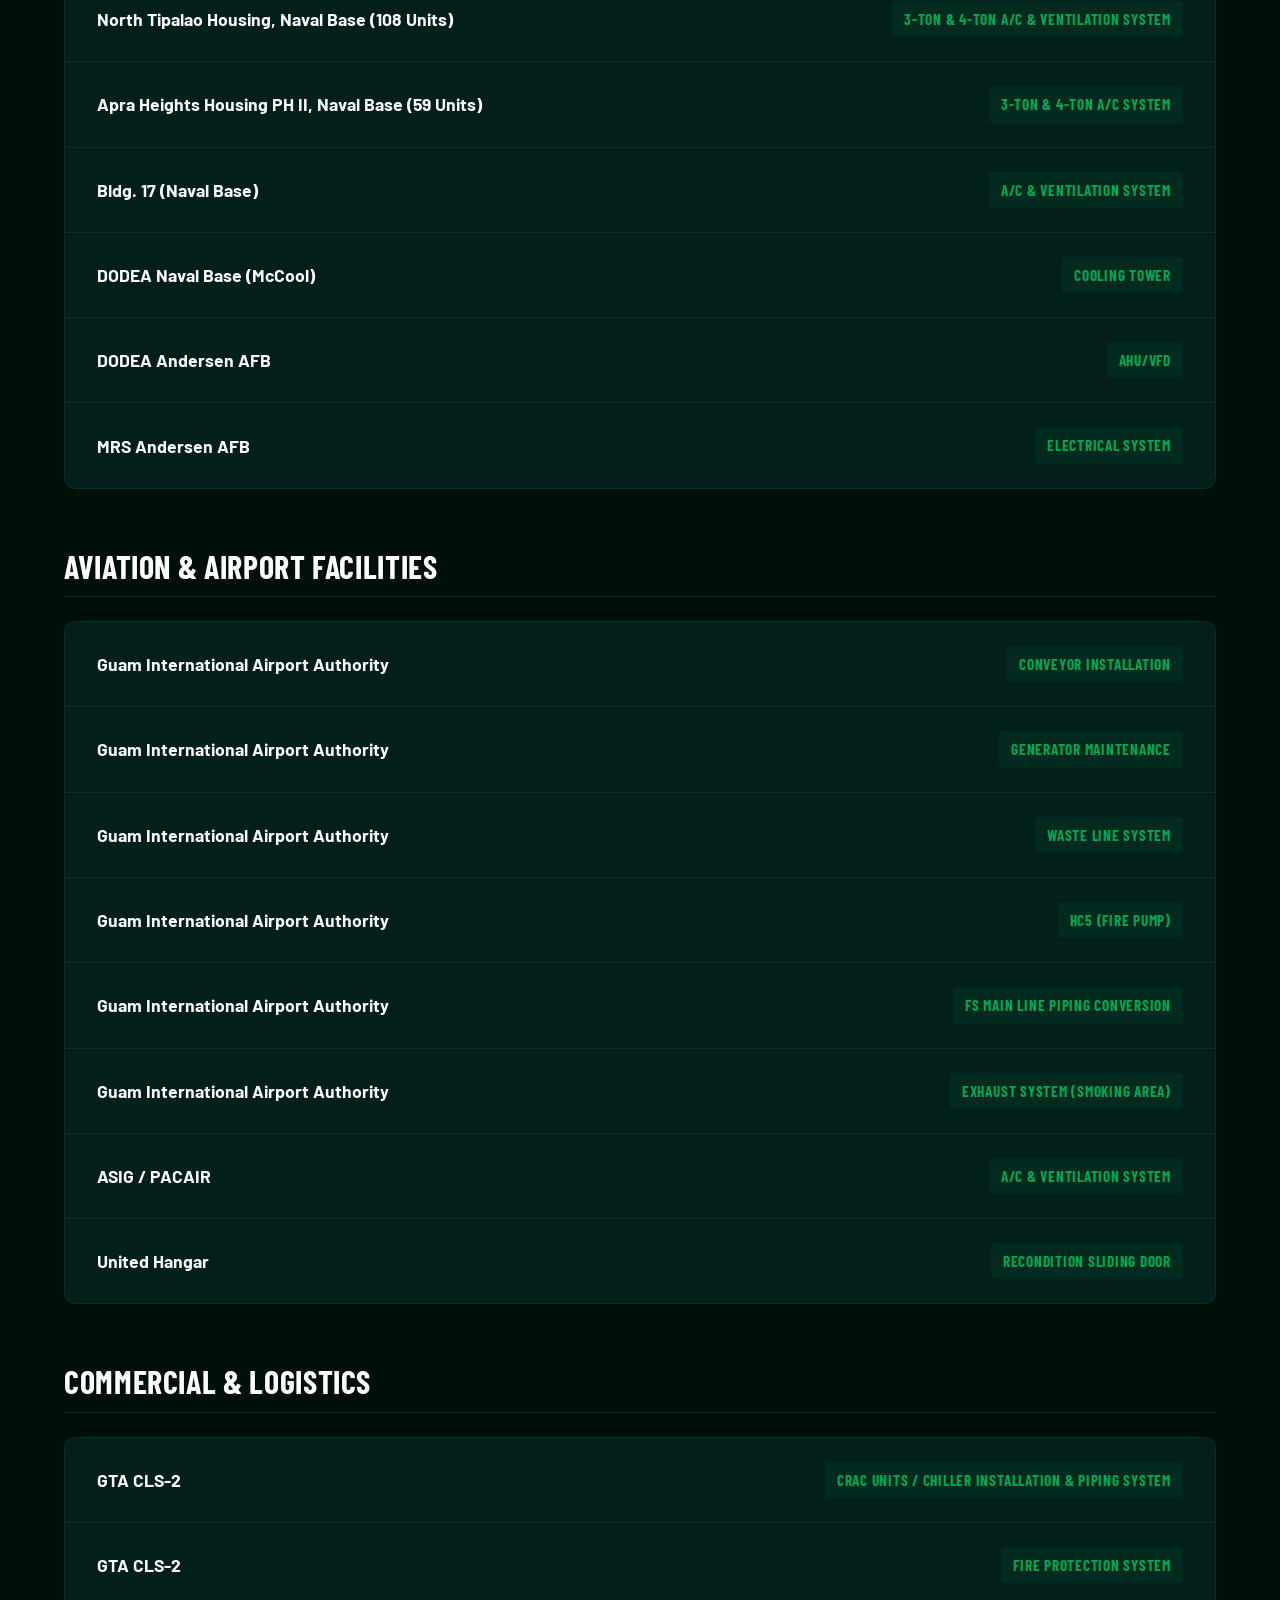
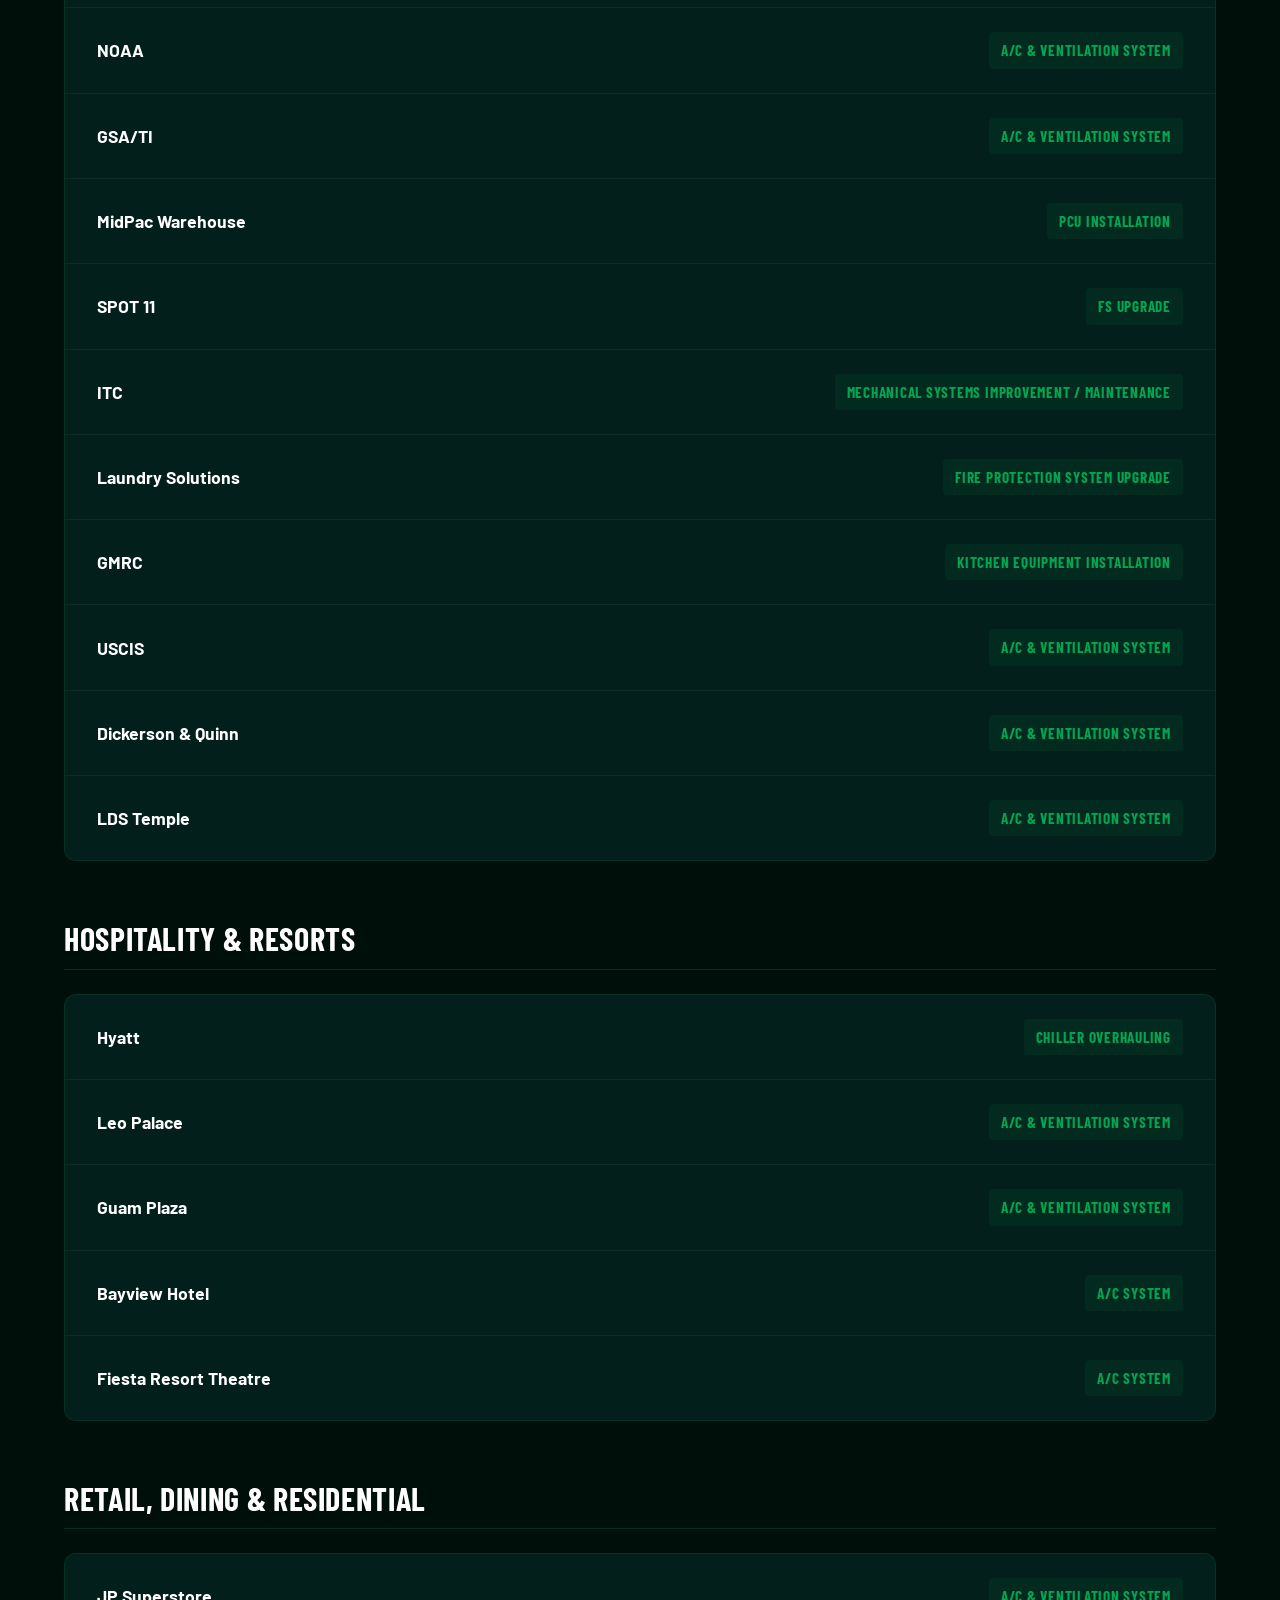
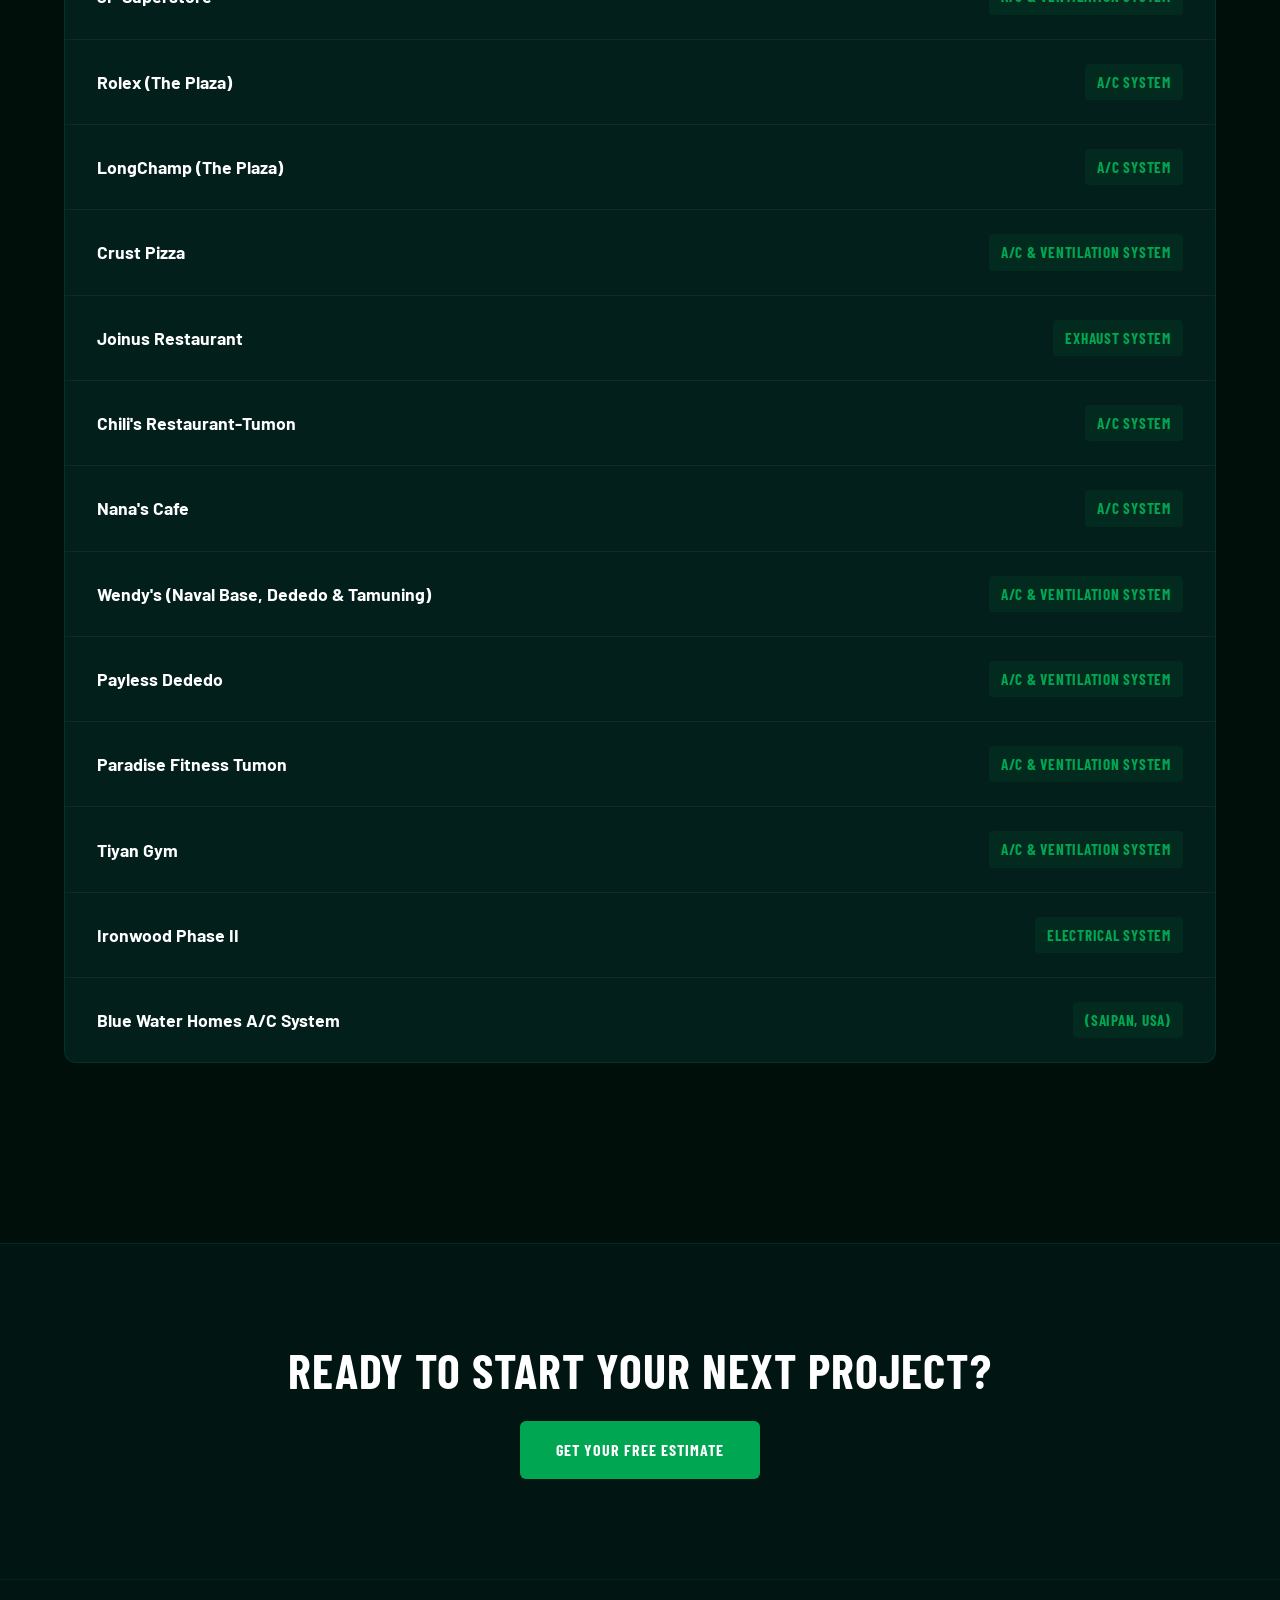
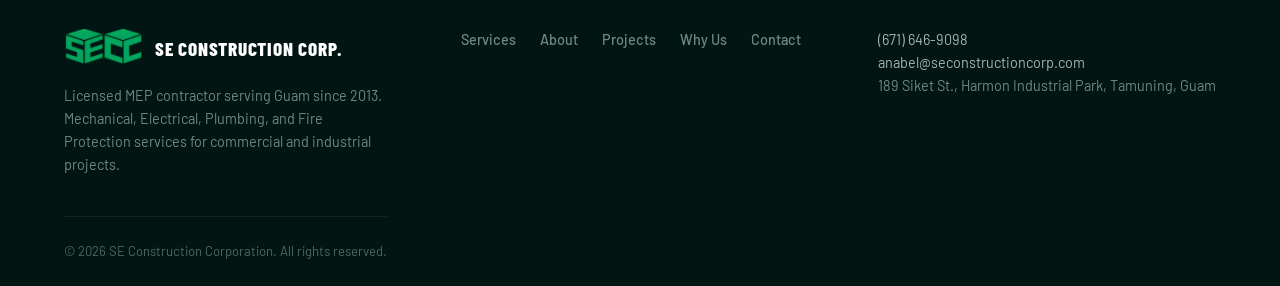
==== commit 6da6eea2: "revised contents" ====
--- a/projects.html
+++ b/projects.html
@@ -160,199 +160,120 @@
   <!-- ══════ PROJECTS LIST ══════ -->
   <section class="projects-container">
     <div class="container">
-      <div class="project-list-wrapper reveal reveal-delay-1">
+      
+      <!-- GALLERY -->
+      <div class="projects-category reveal reveal-delay-1">
+        <div class="section__eyebrow" style="margin-bottom: 24px;">Project Gallery</div>
+        <h2 class="projects-category-title">Featured Work</h2>
+        <div class="photo-grid">
+          <div class="photo-card">
+            <img src="assets/images/projects/hvac_project_1_1775484401176.png" alt="HVAC Ductwork Installation">
+            <div class="photo-card__info">
+              <div class="photo-card__title">Commercial Ductwork</div>
+              <div class="photo-card__tag">Mechanical / HVAC</div>
+            </div>
+          </div>
+          <div class="photo-card">
+            <img src="assets/images/projects/electrical_project_1_1775484546667.png" alt="Complex Electrical Wiring">
+            <div class="photo-card__info">
+              <div class="photo-card__title">Panel Wiring & Distribution</div>
+              <div class="photo-card__tag">Electrical</div>
+            </div>
+          </div>
+          <div class="photo-card">
+            <img src="assets/images/projects/hvac_project_2_1775484520652.png" alt="Rooftop Cooling Towers">
+            <div class="photo-card__info">
+              <div class="photo-card__title">Rooftop Cooling Tower</div>
+              <div class="photo-card__tag">Mechanical / HVAC</div>
+            </div>
+          </div>
+        </div>
+      </div>
+
+      <!-- FULL COMPLETION LOG -->
+      <div class="reveal reveal-delay-2" style="margin-top: 80px;">
+        <div class="section__eyebrow" style="margin-bottom: 24px;">Project Log</div>
         
-        <div class="project-item">
-          <div class="project-name">North Tipalao Housing, Naval Base (96 Units)</div>
-          <div class="project-scope">3-Ton & 4-Ton A/C System</div>
-        </div>
-        <div class="project-item">
-          <div class="project-name">Apra Heights Housing, Naval Base (55 Units)</div>
-          <div class="project-scope">3-Ton & 4-Ton A/C System</div>
-        </div>
-        <div class="project-item">
-          <div class="project-name">Lockwood Housing, Naval Base (70 Units)</div>
-          <div class="project-scope">3-Ton & 4-Ton A/C System</div>
-        </div>
-        <div class="project-item">
-          <div class="project-name">North Tipalao Housing, Naval Base (108 Units)</div>
-          <div class="project-scope">3-Ton & 4-Ton A/C & Ventilation System</div>
-        </div>
-        <div class="project-item">
-          <div class="project-name">Apra Heights Housing PH II, Naval Base (59 Units)</div>
-          <div class="project-scope">3-Ton & 4-Ton A/C System</div>
-        </div>
-        <div class="project-item">
-          <div class="project-name">Bldg. 17 (Naval Base)</div>
-          <div class="project-scope">A/C & Ventilation System</div>
-        </div>
-        <div class="project-item">
-          <div class="project-name">DODEA Naval Base (McCool)</div>
-          <div class="project-scope">Cooling Tower</div>
-        </div>
-        <div class="project-item">
-          <div class="project-name">DODEA Andersen AFB</div>
-          <div class="project-scope">AHU/VFD</div>
-        </div>
-        <div class="project-item">
-          <div class="project-name">Guam International Airport Authority</div>
-          <div class="project-scope">Conveyor Installation</div>
-        </div>
-        <div class="project-item">
-          <div class="project-name">Guam International Airport Authority</div>
-          <div class="project-scope">Generator Maintenance</div>
-        </div>
-        <div class="project-item">
-          <div class="project-name">Guam International Airport Authority</div>
-          <div class="project-scope">Waste Line System</div>
-        </div>
-        <div class="project-item">
-          <div class="project-name">Guam International Airport Authority</div>
-          <div class="project-scope">HC5 (Fire Pump)</div>
-        </div>
-        <div class="project-item">
-          <div class="project-name">Guam International Airport Authority</div>
-          <div class="project-scope">FS MAIN LINE Piping Conversion</div>
-        </div>
-        <div class="project-item">
-          <div class="project-name">Guam International Airport Authority</div>
-          <div class="project-scope">Exhaust System (Smoking Area)</div>
-        </div>
-        <div class="project-item">
-          <div class="project-name">LDS Temple</div>
-          <div class="project-scope">A/C & Ventilation System</div>
-        </div>
-        <div class="project-item">
-          <div class="project-name">Ironwood Phase II</div>
-          <div class="project-scope">Electrical System</div>
-        </div>
-        <div class="project-item">
-          <div class="project-name">MRS Andersen AFB</div>
-          <div class="project-scope">Electrical System</div>
-        </div>
-        <div class="project-item">
-          <div class="project-name">United Hangar</div>
-          <div class="project-scope">Recondition Sliding Door</div>
-        </div>
-        <div class="project-item">
-          <div class="project-name">JP Superstore</div>
-          <div class="project-scope">A/C & Ventilation System</div>
-        </div>
-        <div class="project-item">
-          <div class="project-name">Leo Palace</div>
-          <div class="project-scope">A/C & Ventilation System</div>
-        </div>
-        <div class="project-item">
-          <div class="project-name">GTA CLS-2</div>
-          <div class="project-scope">CRAC Units / Chiller Installation & Piping System</div>
-        </div>
-        <div class="project-item">
-          <div class="project-name">GTA CLS-2</div>
-          <div class="project-scope">Fire Protection System</div>
-        </div>
-        <div class="project-item">
-          <div class="project-name">NOAA</div>
-          <div class="project-scope">A/C & Ventilation System</div>
-        </div>
-        <div class="project-item">
-          <div class="project-name">GSA/TI</div>
-          <div class="project-scope">A/C & Ventilation System</div>
-        </div>
-        <div class="project-item">
-          <div class="project-name">ASIG / PACAIR</div>
-          <div class="project-scope">A/C & Ventilation System</div>
-        </div>
-        <div class="project-item">
-          <div class="project-name">MidPac Warehouse</div>
-          <div class="project-scope">PCU Installation</div>
-        </div>
-        <div class="project-item">
-          <div class="project-name">SPOT 11</div>
-          <div class="project-scope">FS UPGRADE</div>
-        </div>
-        <div class="project-item">
-          <div class="project-name">Hyatt</div>
-          <div class="project-scope">Chiller Overhauling</div>
-        </div>
-        <div class="project-item">
-          <div class="project-name">ITC</div>
-          <div class="project-scope">Mechanical Systems Improvement / Maintenance</div>
-        </div>
-        <div class="project-item">
-          <div class="project-name">Laundry Solutions</div>
-          <div class="project-scope">Fire Protection System Upgrade</div>
-        </div>
-        <div class="project-item">
-          <div class="project-name">GMRC</div>
-          <div class="project-scope">Kitchen Equipment Installation</div>
-        </div>
-        <div class="project-item">
-          <div class="project-name">USCIS</div>
-          <div class="project-scope">A/C & Ventilation System</div>
-        </div>
-        <div class="project-item">
-          <div class="project-name">IHOP Guam</div>
-          <div class="project-scope">A/C & Ventilation System</div>
-        </div>
-        <div class="project-item">
-          <div class="project-name">Blue Water Homes A/C System</div>
-          <div class="project-scope">(Saipan, USA)</div>
-        </div>
-        <div class="project-item">
-          <div class="project-name">Rolex (The Plaza)</div>
-          <div class="project-scope">A/C System</div>
-        </div>
-        <div class="project-item">
-          <div class="project-name">LongChamp (The Plaza)</div>
-          <div class="project-scope">A/C System</div>
-        </div>
-        <div class="project-item">
-          <div class="project-name">Fiesta Resort Theatre</div>
-          <div class="project-scope">A/C System</div>
-        </div>
-        <div class="project-item">
-          <div class="project-name">Crust Pizza</div>
-          <div class="project-scope">A/C & Ventilation System</div>
-        </div>
-        <div class="project-item">
-          <div class="project-name">Guam Plaza</div>
-          <div class="project-scope">A/C & Ventilation System</div>
-        </div>
-        <div class="project-item">
-          <div class="project-name">Joinus Restaurant</div>
-          <div class="project-scope">Exhaust System</div>
-        </div>
-        <div class="project-item">
-          <div class="project-name">Chili's Restaurant-Tumon</div>
-          <div class="project-scope">A/C System</div>
-        </div>
-        <div class="project-item">
-          <div class="project-name">Nana's Cafe</div>
-          <div class="project-scope">A/C System</div>
-        </div>
-        <div class="project-item">
-          <div class="project-name">Bayview Hotel</div>
-          <div class="project-scope">A/C System</div>
-        </div>
-        <div class="project-item">
-          <div class="project-name">Wendy's (Naval Base, Dededo & Tamuning)</div>
-          <div class="project-scope">A/C & Ventilation System</div>
-        </div>
-        <div class="project-item">
-          <div class="project-name">Dickerson & Quinn</div>
-          <div class="project-scope">A/C & Ventilation System</div>
-        </div>
-        <div class="project-item">
-          <div class="project-name">Payless Dededo</div>
-          <div class="project-scope">A/C & Ventilation System</div>
-        </div>
-        <div class="project-item">
-          <div class="project-name">Paradise Fitness Tumon</div>
-          <div class="project-scope">A/C & Ventilation System</div>
-        </div>
-        <div class="project-item">
-          <div class="project-name">Tiyan Gym</div>
-          <div class="project-scope">A/C & Ventilation System</div>
+        <!-- Category: Federal & Military -->
+        <div class="projects-category">
+          <h2 class="projects-category-title">Federal & Military</h2>
+          <div class="project-list-wrapper">
+            <div class="project-item"><div class="project-name">North Tipalao Housing, Naval Base (96 Units)</div><div class="project-scope">3-Ton & 4-Ton A/C System</div></div>
+            <div class="project-item"><div class="project-name">Apra Heights Housing, Naval Base (55 Units)</div><div class="project-scope">3-Ton & 4-Ton A/C System</div></div>
+            <div class="project-item"><div class="project-name">Lockwood Housing, Naval Base (70 Units)</div><div class="project-scope">3-Ton & 4-Ton A/C System</div></div>
+            <div class="project-item"><div class="project-name">North Tipalao Housing, Naval Base (108 Units)</div><div class="project-scope">3-Ton & 4-Ton A/C & Ventilation System</div></div>
+            <div class="project-item"><div class="project-name">Apra Heights Housing PH II, Naval Base (59 Units)</div><div class="project-scope">3-Ton & 4-Ton A/C System</div></div>
+            <div class="project-item"><div class="project-name">Bldg. 17 (Naval Base)</div><div class="project-scope">A/C & Ventilation System</div></div>
+            <div class="project-item"><div class="project-name">DODEA Naval Base (McCool)</div><div class="project-scope">Cooling Tower</div></div>
+            <div class="project-item"><div class="project-name">DODEA Andersen AFB</div><div class="project-scope">AHU/VFD</div></div>
+            <div class="project-item"><div class="project-name">MRS Andersen AFB</div><div class="project-scope">Electrical System</div></div>
+          </div>
+        </div>
+
+        <!-- Category: Aviation Operations -->
+        <div class="projects-category">
+          <h2 class="projects-category-title">Aviation & Airport Facilities</h2>
+          <div class="project-list-wrapper">
+            <div class="project-item"><div class="project-name">Guam International Airport Authority</div><div class="project-scope">Conveyor Installation</div></div>
+            <div class="project-item"><div class="project-name">Guam International Airport Authority</div><div class="project-scope">Generator Maintenance</div></div>
+            <div class="project-item"><div class="project-name">Guam International Airport Authority</div><div class="project-scope">Waste Line System</div></div>
+            <div class="project-item"><div class="project-name">Guam International Airport Authority</div><div class="project-scope">HC5 (Fire Pump)</div></div>
+            <div class="project-item"><div class="project-name">Guam International Airport Authority</div><div class="project-scope">FS MAIN LINE Piping Conversion</div></div>
+            <div class="project-item"><div class="project-name">Guam International Airport Authority</div><div class="project-scope">Exhaust System (Smoking Area)</div></div>
+            <div class="project-item"><div class="project-name">ASIG / PACAIR</div><div class="project-scope">A/C & Ventilation System</div></div>
+            <div class="project-item"><div class="project-name">United Hangar</div><div class="project-scope">Recondition Sliding Door</div></div>
+          </div>
+        </div>
+
+        <!-- Category: Commercial & Industrial -->
+        <div class="projects-category">
+          <h2 class="projects-category-title">Commercial & Logistics</h2>
+          <div class="project-list-wrapper">
+            <div class="project-item"><div class="project-name">GTA CLS-2</div><div class="project-scope">CRAC Units / Chiller Installation & Piping System</div></div>
+            <div class="project-item"><div class="project-name">GTA CLS-2</div><div class="project-scope">Fire Protection System</div></div>
+            <div class="project-item"><div class="project-name">NOAA</div><div class="project-scope">A/C & Ventilation System</div></div>
+            <div class="project-item"><div class="project-name">GSA/TI</div><div class="project-scope">A/C & Ventilation System</div></div>
+            <div class="project-item"><div class="project-name">MidPac Warehouse</div><div class="project-scope">PCU Installation</div></div>
+            <div class="project-item"><div class="project-name">SPOT 11</div><div class="project-scope">FS UPGRADE</div></div>
+            <div class="project-item"><div class="project-name">ITC</div><div class="project-scope">Mechanical Systems Improvement / Maintenance</div></div>
+            <div class="project-item"><div class="project-name">Laundry Solutions</div><div class="project-scope">Fire Protection System Upgrade</div></div>
+            <div class="project-item"><div class="project-name">GMRC</div><div class="project-scope">Kitchen Equipment Installation</div></div>
+            <div class="project-item"><div class="project-name">USCIS</div><div class="project-scope">A/C & Ventilation System</div></div>
+            <div class="project-item"><div class="project-name">Dickerson & Quinn</div><div class="project-scope">A/C & Ventilation System</div></div>
+            <div class="project-item"><div class="project-name">LDS Temple</div><div class="project-scope">A/C & Ventilation System</div></div>
+          </div>
+        </div>
+
+        <!-- Category: Hospitality & Resorts -->
+        <div class="projects-category">
+          <h2 class="projects-category-title">Hospitality & Resorts</h2>
+          <div class="project-list-wrapper">
+            <div class="project-item"><div class="project-name">Hyatt</div><div class="project-scope">Chiller Overhauling</div></div>
+            <div class="project-item"><div class="project-name">Leo Palace</div><div class="project-scope">A/C & Ventilation System</div></div>
+            <div class="project-item"><div class="project-name">Guam Plaza</div><div class="project-scope">A/C & Ventilation System</div></div>
+            <div class="project-item"><div class="project-name">Bayview Hotel</div><div class="project-scope">A/C System</div></div>
+            <div class="project-item"><div class="project-name">Fiesta Resort Theatre</div><div class="project-scope">A/C System</div></div>
+          </div>
+        </div>
+
+        <!-- Category: Retail & Dining -->
+        <div class="projects-category">
+          <h2 class="projects-category-title">Retail, Dining & Residential</h2>
+          <div class="project-list-wrapper">
+            <div class="project-item"><div class="project-name">JP Superstore</div><div class="project-scope">A/C & Ventilation System</div></div>
+            <div class="project-item"><div class="project-name">Rolex (The Plaza)</div><div class="project-scope">A/C System</div></div>
+            <div class="project-item"><div class="project-name">LongChamp (The Plaza)</div><div class="project-scope">A/C System</div></div>
+            <div class="project-item"><div class="project-name">Crust Pizza</div><div class="project-scope">A/C & Ventilation System</div></div>
+            <div class="project-item"><div class="project-name">Joinus Restaurant</div><div class="project-scope">Exhaust System</div></div>
+            <div class="project-item"><div class="project-name">Chili's Restaurant-Tumon</div><div class="project-scope">A/C System</div></div>
+            <div class="project-item"><div class="project-name">Nana's Cafe</div><div class="project-scope">A/C System</div></div>
+            <div class="project-item"><div class="project-name">Wendy's (Naval Base, Dededo & Tamuning)</div><div class="project-scope">A/C & Ventilation System</div></div>
+            <div class="project-item"><div class="project-name">Payless Dededo</div><div class="project-scope">A/C & Ventilation System</div></div>
+            <div class="project-item"><div class="project-name">Paradise Fitness Tumon</div><div class="project-scope">A/C & Ventilation System</div></div>
+            <div class="project-item"><div class="project-name">Tiyan Gym</div><div class="project-scope">A/C & Ventilation System</div></div>
+            <div class="project-item"><div class="project-name">Ironwood Phase II</div><div class="project-scope">Electrical System</div></div>
+            <div class="project-item"><div class="project-name">Blue Water Homes A/C System</div><div class="project-scope">(Saipan, USA)</div></div>
+          </div>
         </div>
 
       </div>
--- a/styles.css
+++ b/styles.css
@@ -180,6 +180,8 @@
   color: var(--white);
   letter-spacing: .04em;
   text-transform: uppercase;
+  white-space: nowrap;
+  flex-shrink: 0;
 }
 
 .logo__img {
@@ -222,6 +224,8 @@
   cursor: pointer;
   transition: all .25s ease;
   border-radius: var(--radius);
+  white-space: nowrap;
+  flex-shrink: 0;
 }
 
 .btn--primary {
@@ -265,11 +269,13 @@
   border: none;
   cursor: pointer;
   padding: 8px;
+  margin-left: auto;
+  z-index: 1002;
 }
 
 .hamburger span {
   display: block;
-  width: 26px;
+  width: 28px;
   height: 3px;
   background: var(--white);
   border-radius: 2px;
@@ -283,7 +289,7 @@
   opacity: 0;
 }
 .hamburger.active span:nth-child(3) {
-  transform: rotate(-45deg) translate(5px, -6px);
+  transform: rotate(-45deg) translate(6px, -7px);
 }
 
 
@@ -798,6 +804,159 @@
   min-height: 110px;
 }
 
+.form-row {
+  display: flex;
+  gap: 16px;
+}
+
+.form-row .form-group {
+  flex: 1;
+}
+
+.select-wrapper {
+  position: relative;
+}
+
+.select-wrapper::after {
+  content: '';
+  position: absolute;
+  right: 16px;
+  top: 50%;
+  transform: translateY(-50%);
+  width: 12px;
+  height: 8px;
+  background-image: url('data:image/svg+xml;charset=US-ASCII,<svg width="12" height="8" viewBox="0 0 12 8" fill="none" xmlns="http://www.w3.org/2000/svg"><path d="M1 1.5L6 6.5L11 1.5" stroke="%23a3b5ae" stroke-width="2" stroke-linecap="round" stroke-linejoin="round"/></svg>');
+  background-repeat: no-repeat;
+  background-size: contain;
+  pointer-events: none;
+}
+
+.form-group select {
+  width: 100%;
+  background: var(--dark-900);
+  border: 1px solid rgba(0, 166, 81, .15);
+  border-radius: var(--radius);
+  padding: 13px 40px 13px 16px;
+  color: var(--white);
+  font-family: var(--font-body);
+  font-size: .95rem;
+  transition: border-color .2s;
+  outline: none;
+  appearance: none;
+  -webkit-appearance: none;
+  cursor: pointer;
+}
+
+.form-group select:focus {
+  border-color: var(--green-600);
+}
+
+.form-group select option {
+  background: var(--dark-900);
+  color: var(--white);
+}
+
+.about__partners {
+  margin: 32px 0 24px;
+  padding: 24px;
+  background: rgba(0, 166, 81, .05);
+  border: 1px solid rgba(0, 166, 81, .15);
+  border-radius: var(--radius-lg);
+}
+
+.about__partners span {
+  display: block;
+  font-size: .85rem;
+  text-transform: uppercase;
+  color: var(--green-600);
+  font-weight: 700;
+  letter-spacing: .06em;
+  margin-bottom: 16px;
+}
+
+.about__partners-logos {
+  display: flex;
+  flex-wrap: wrap;
+  gap: 12px;
+}
+
+.partner-tag {
+  background: var(--dark-900);
+  padding: 8px 16px;
+  border-radius: 6px;
+  font-weight: 600;
+  color: var(--white);
+  font-size: .95rem;
+  border: 1px solid rgba(255, 255, 255, .1);
+  transition: border-color .2s, background .2s;
+}
+
+.partner-tag:hover {
+  border-color: var(--green-600);
+  background: rgba(0, 166, 81, .1);
+}
+
+.projects-category {
+  margin-bottom: 60px;
+}
+
+.projects-category-title {
+  font-family: var(--font-display);
+  font-size: 2rem;
+  color: var(--white);
+  margin-bottom: 24px;
+  text-transform: uppercase;
+  border-bottom: 1px solid rgba(0, 166, 81, .2);
+  padding-bottom: 12px;
+}
+
+.photo-grid {
+  display: grid;
+  grid-template-columns: repeat(auto-fit, minmax(300px, 1fr));
+  gap: 24px;
+  margin-bottom: 40px;
+}
+
+.photo-card {
+  border-radius: var(--radius-lg);
+  overflow: hidden;
+  border: 1px solid rgba(0, 166, 81, .15);
+  background: var(--dark-800);
+  transition: transform .3s, box-shadow .3s;
+}
+
+.photo-card:hover {
+  transform: translateY(-5px);
+  box-shadow: 0 12px 30px rgba(0, 0, 0, .4);
+  border-color: var(--green-600);
+}
+
+.photo-card img {
+  width: 100%;
+  height: 240px;
+  object-fit: cover;
+  display: block;
+}
+
+.photo-card__info {
+  padding: 16px;
+}
+
+.photo-card__title {
+  font-weight: 700;
+  color: var(--white);
+  font-size: 1.1rem;
+  margin-bottom: 4px;
+}
+
+.photo-card__tag {
+  color: var(--green-600);
+  font-size: .85rem;
+  font-weight: 600;
+  text-transform: uppercase;
+  letter-spacing: .05em;
+}
+
 .form-reassure {
   text-align: center;
   margin-top: 12px;
@@ -906,17 +1065,17 @@
 .mobile-nav {
   position: fixed;
   inset: 0;
-  background: rgba(1, 15, 11, .97);
+  background: rgba(1, 15, 11, .98);
   backdrop-filter: blur(16px);
   z-index: 999;
   display: flex;
   flex-direction: column;
   align-items: center;
   justify-content: center;
-  gap: 28px;
+  gap: 24px;
   opacity: 0;
   pointer-events: none;
-  transition: opacity .3s ease;
+  transition: opacity .35s ease;
 }
 
 .mobile-nav.open {
@@ -926,7 +1085,7 @@
 
 .mobile-nav a {
   font-family: var(--font-display);
-  font-size: 1.8rem;
+  font-size: 1.6rem;
   font-weight: 700;
   color: var(--white);
   text-transform: uppercase;
@@ -942,7 +1101,9 @@
 /* ═══════════════════════════════════════════════
    RESPONSIVE
    ═══════════════════════════════════════════════ */
-@media (max-width: 900px) {
+@media (max-width: 1050px) {
+  .top-bar { position: relative; }
+  .navbar { top: 0; }
   .nav-links, .nav-cta { display: none; }
   .hamburger { display: flex; }
   .about-grid { grid-template-columns: 1fr; }
@@ -960,12 +1121,34 @@
 }
 
 @media (max-width: 480px) {
-  .hero { min-height: auto; padding: 80px 0 60px; }
-  .hero h1 { font-size: 2.2rem; }
+  .hero { min-height: auto; padding: 60px 0 50px; }
+  .hero h1 { font-size: 2.1rem; }
   .hero__ctas { flex-direction: column; }
   .hero__ctas .btn { width: 100%; justify-content: center; }
-  .hero__trust { flex-direction: column; gap: 12px; }
-  .stats-bar .container { grid-template-columns: 1fr 1fr; }
+  .hero__trust { flex-direction: column; gap: 16px; align-items: flex-start; }
+  
+  .stats-bar .container { grid-template-columns: 1fr; gap: 32px; }
   .top-bar__right { display: none; }
   .map-section iframe { height: 280px; }
-}
+  
+  /* Global Spacing Fixes */
+  .container { padding: 0 16px; }
+  .section { padding: 60px 0; }
+  .section__title { font-size: 1.7rem; }
+  
+  /* Services Fixes */
+  .services-grid { grid-template-columns: 1fr; gap: 20px; }
+  .service-card { padding: 28px 24px; }
+  .service-card__number { font-size: 4rem; top: -5px; right: 12px; }
+  
+  /* Form Fixes */
+  .contact__form { padding: 28px 20px; }
+  
+  /* About/Why Us Fixes */
+  .about-grid { gap: 32px; }
+  .why-card { padding: 28px 20px; }
+  
+  /* Projects Page Mobile Fixes */
+  .page-header { padding: 100px 0 60px; }
+  .page-header h1 { font-size: 2rem; }
+}
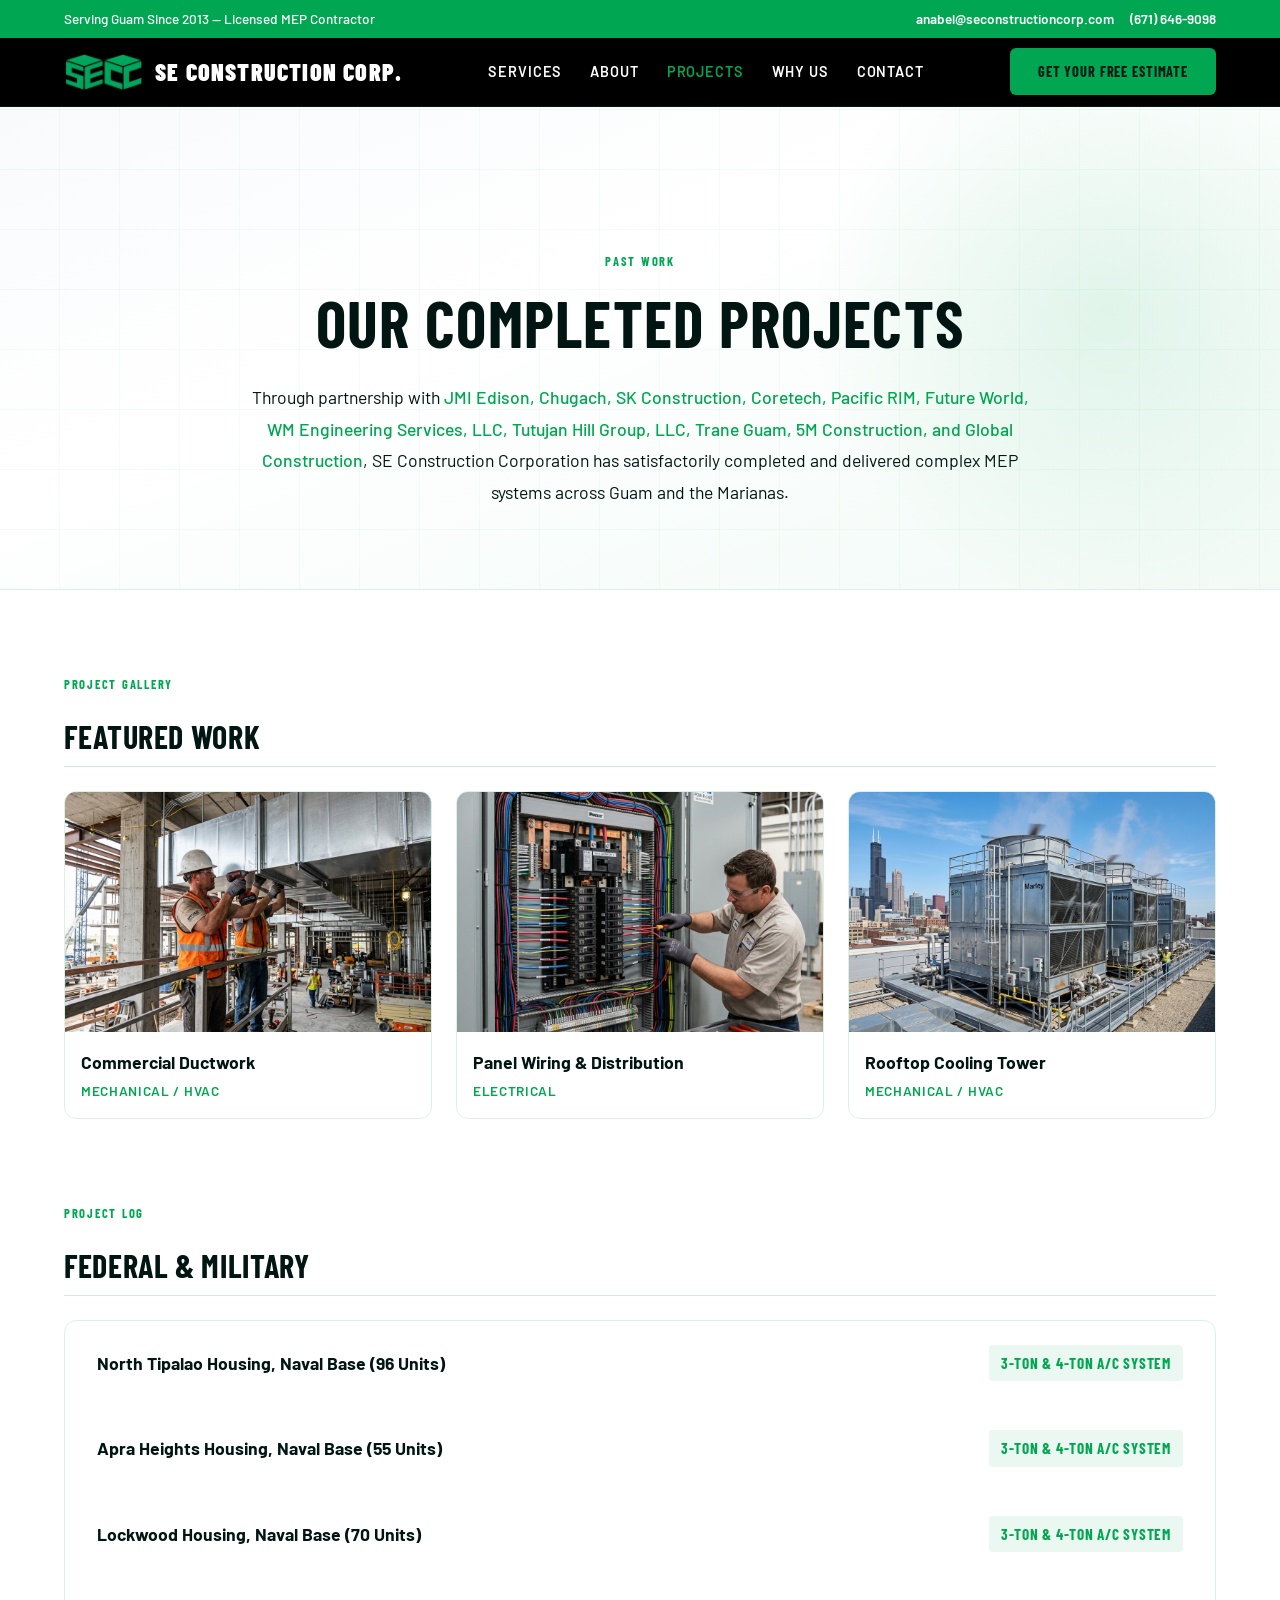
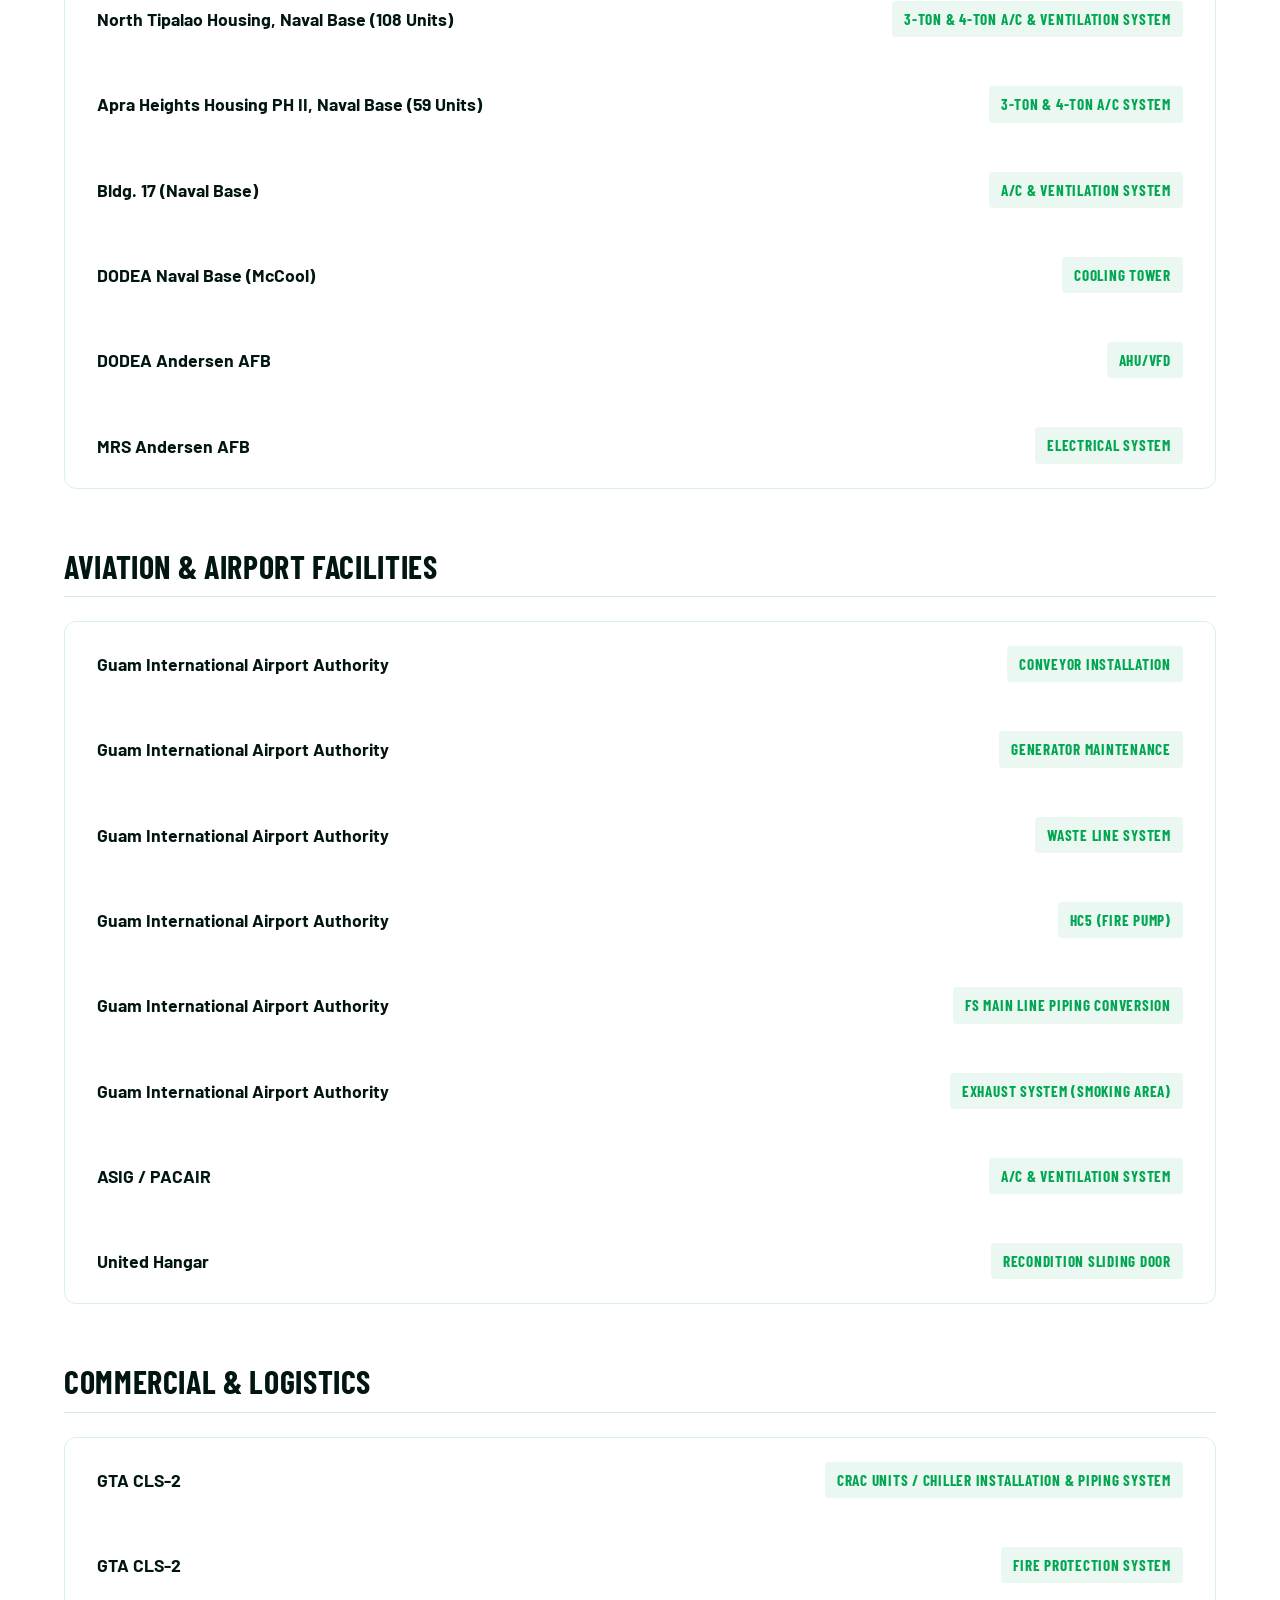
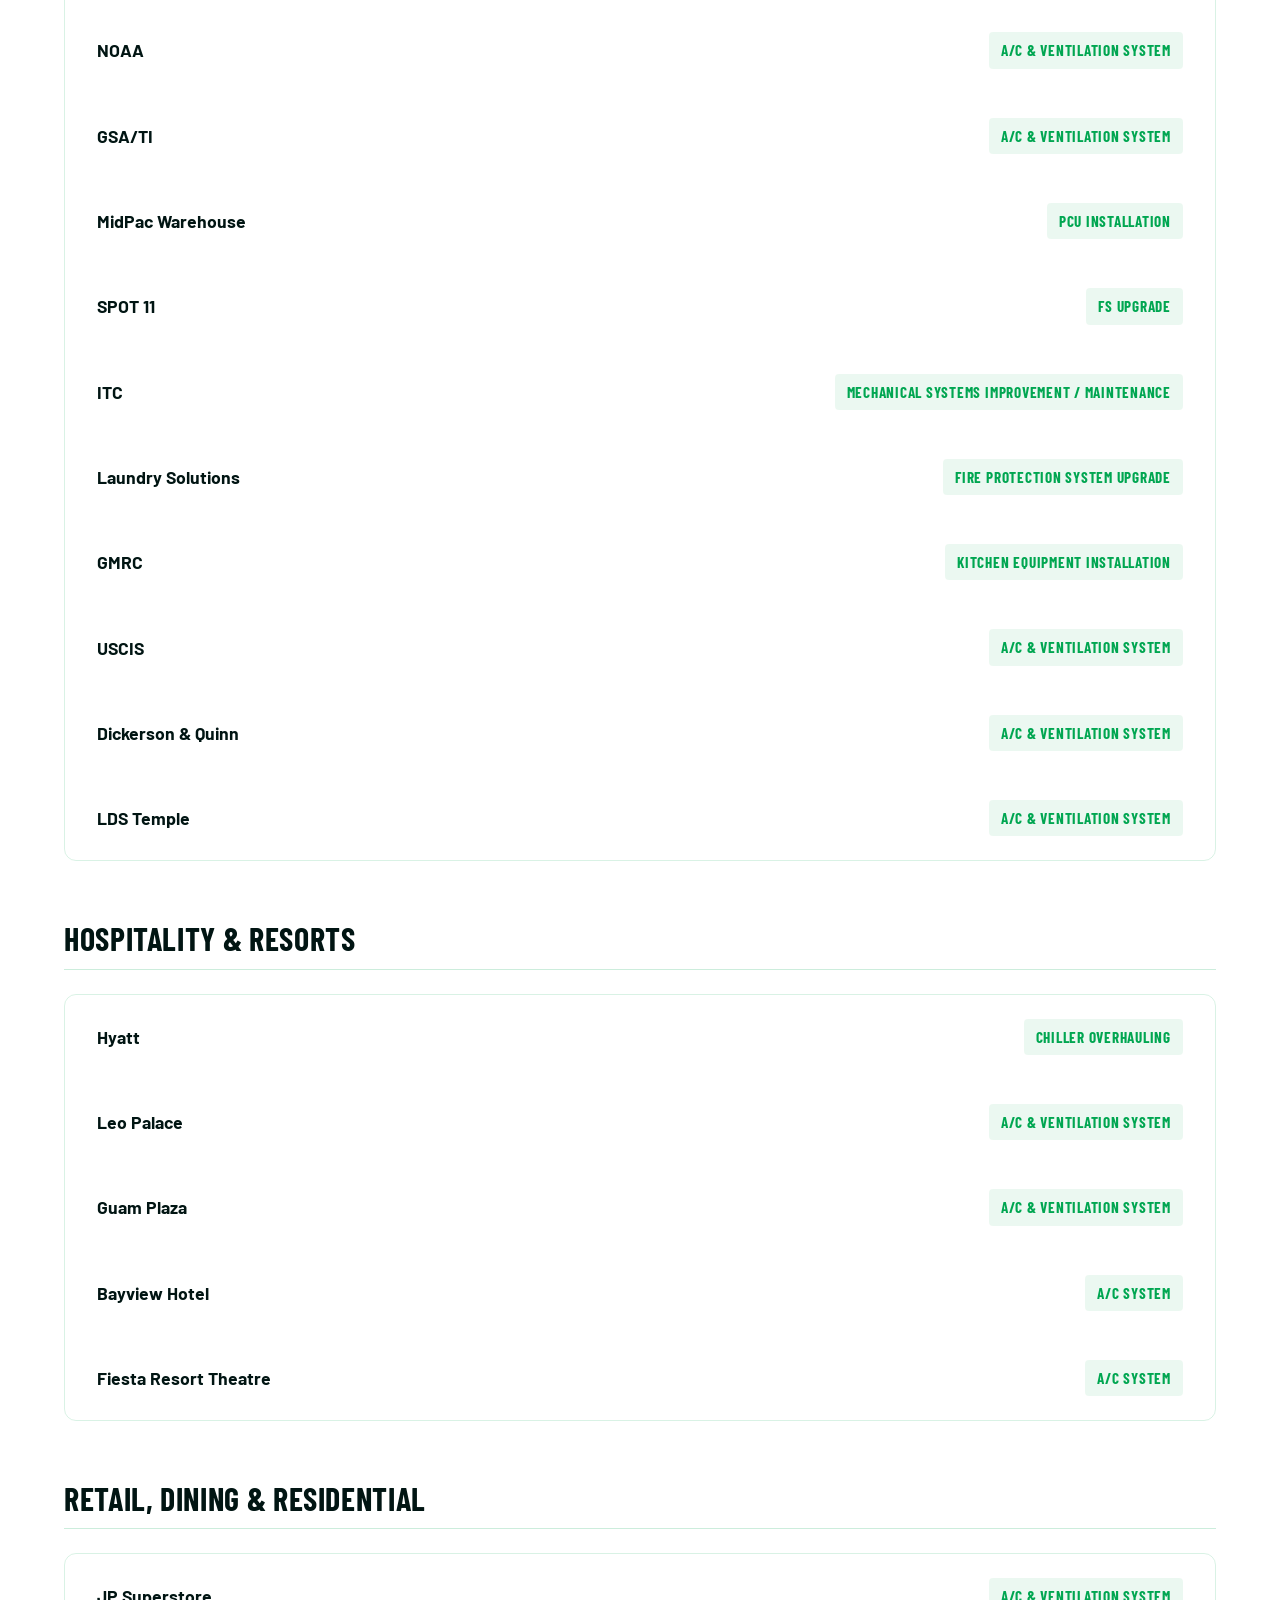
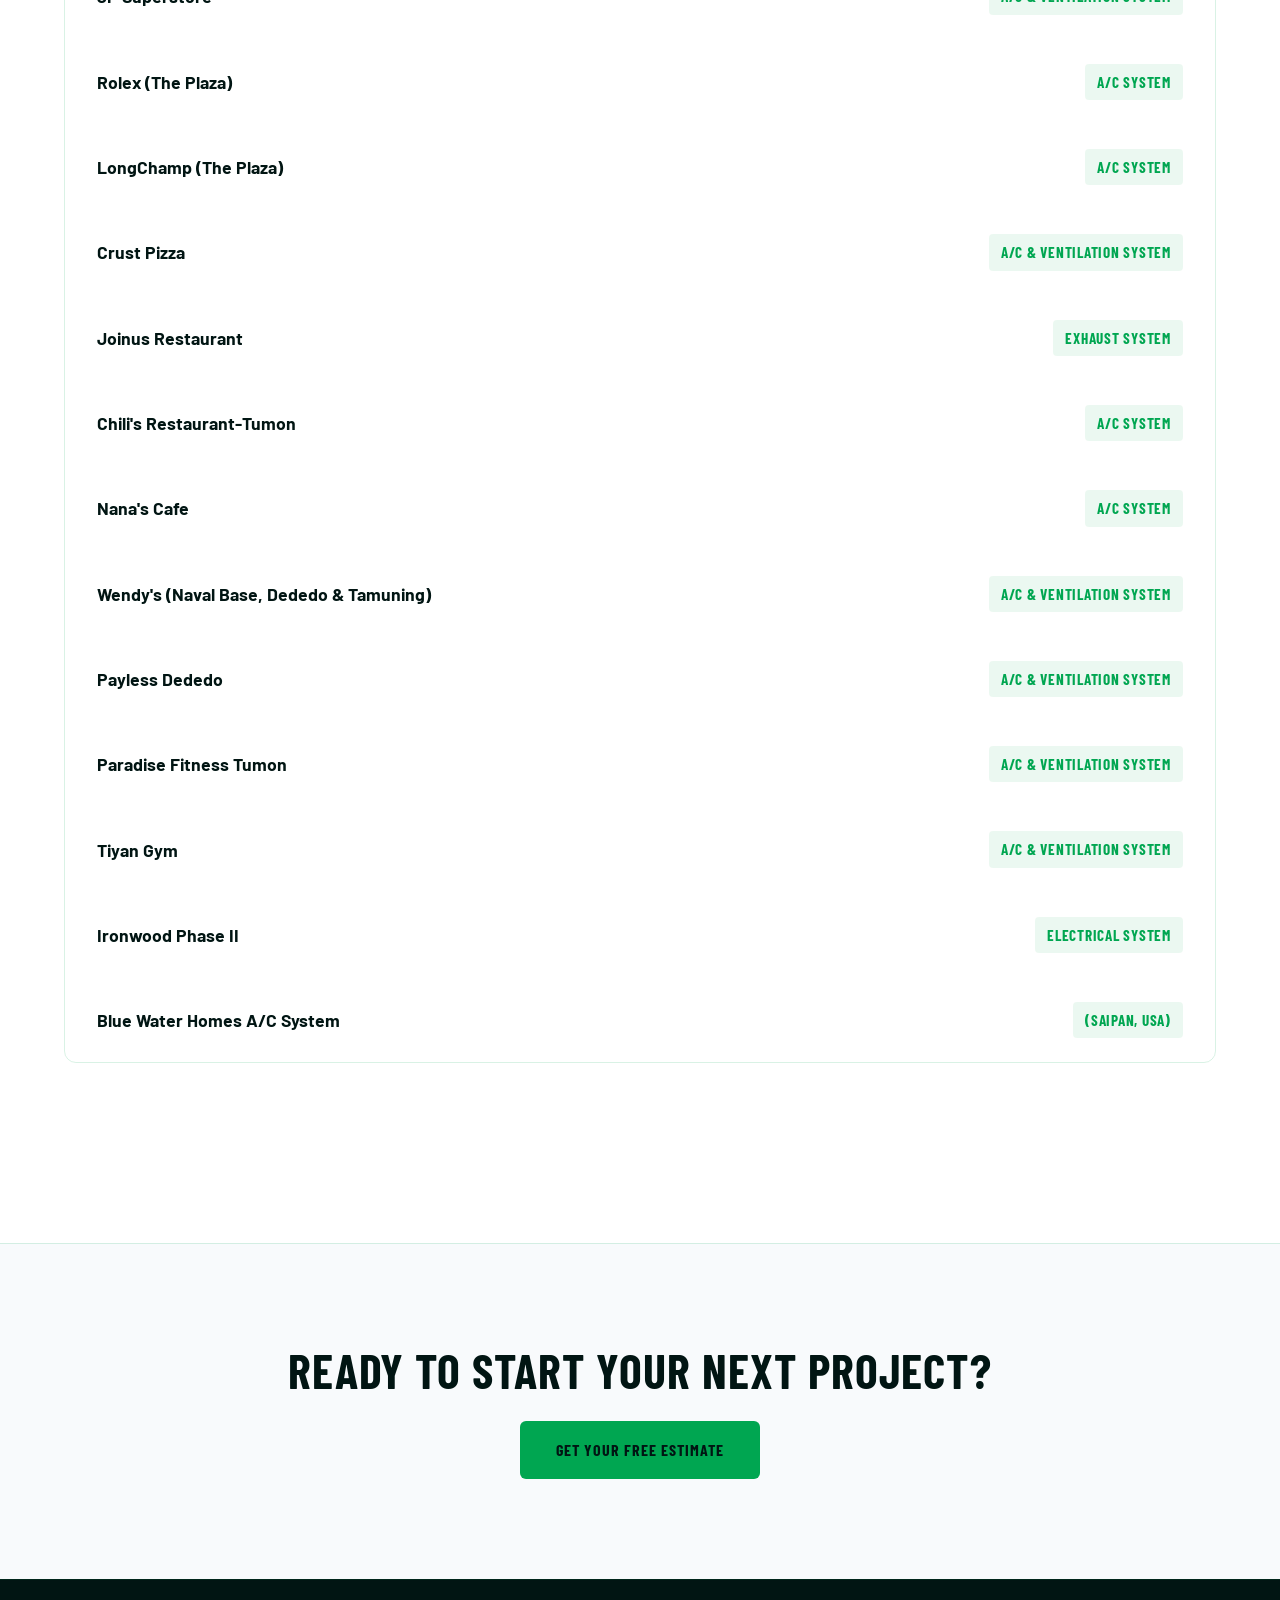
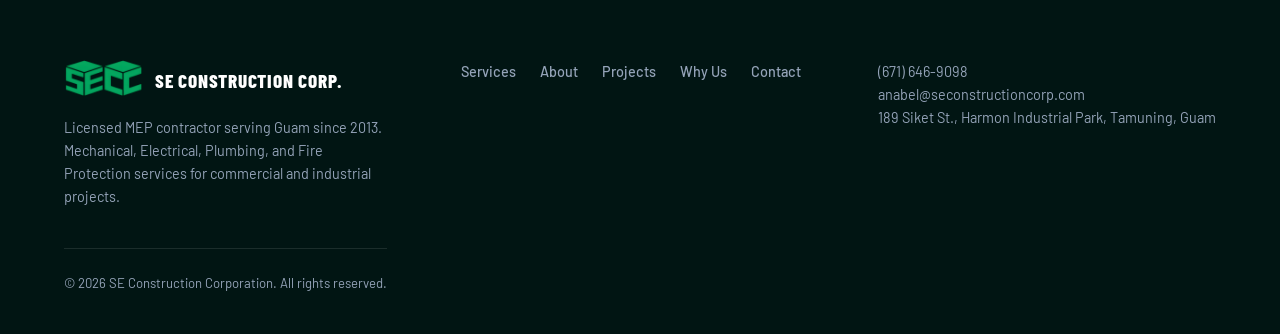
==== commit 4a4da2f5: "converted to light mode and added elements" ====
--- a/projects.html
+++ b/projects.html
@@ -3,8 +3,9 @@
 <head>
   <meta charset="UTF-8">
   <meta name="viewport" content="width=device-width, initial-scale=1.0">
-  <title>Our Projects | SE Construction Corp</title>
-  <meta name="description" content="View the extensive portfolio of HVAC, Electrical, and Fire Protection projects delivered by SE Construction Corp across Guam.">
+  <title>Completed Projects | SE Construction Corp Guam</title>
+  <meta name="description" content="Explore our extensive portfolio of high-impact MEP, HVAC, and Electrical projects completed across Guam and the Marianas. Expert engineering delivered on time.">
+  <meta name="keywords" content="HVAC projects Guam, electrical projects, construction portfolio Guam, SE Construction, commercial MEP">
   
   <link rel="icon" href="assets/images/favicon.ico" type="image/x-icon">
   <link rel="preconnect" href="https://fonts.googleapis.com">
@@ -121,7 +122,7 @@
     <div class="container">
       <a href="index.html" class="logo" aria-label="SE Construction Corp Home">
         <img src="assets/images/logo.png" alt="SE Construction Corp Logo" class="logo__img">
-        <span>SE Construction Corp.</span>
+        <span style="font-family: var(--font-display); font-size: 1.5rem; font-weight: 900; color: #ffffff; text-transform: uppercase; letter-spacing: 0.05em;">SE Construction Corp.</span>
       </a>
       <div class="nav-links" id="nav-links">
         <a href="index.html#services">Services</a>
@@ -294,7 +295,7 @@
       <div class="footer__brand">
         <a href="index.html" class="logo">
           <img src="assets/images/logo.png" alt="SE Construction Corp Logo" style="height: 36px; width: auto; margin-bottom: 8px;">
-          <span style="font-family: var(--font-display); font-size: 1.2rem; font-weight: 800; color: var(--white); text-transform: uppercase;">SE Construction Corp.</span>
+          <span style="font-family: var(--font-display); font-size: 1.2rem; font-weight: 800; color: #ffffff; text-transform: uppercase;">SE Construction Corp.</span>
         </a>
         <p style="margin-top: 12px;">Licensed MEP contractor serving Guam since 2013. Mechanical, Electrical, Plumbing, and Fire Protection services for commercial and industrial projects.</p>
       </div>
--- a/styles.css
+++ b/styles.css
@@ -15,30 +15,19 @@
   --green-100: #b3eecf;
   --green-200: #80e3b0;
 
-  --dark-950: #010f0b;
-  --dark-900: #011513;
-  --dark-800: #021f1b;
-  --dark-700: #032e28;
-  --dark-600: #044039;
-
-  --neutral-50: #f4f7f6;
-  --neutral-100: #e8edeb;
-  --neutral-200: #d1dbd7;
-  --neutral-300: #a3b5ae;
-  --neutral-400: #6e8a80;
-  --neutral-500: #4a6a5e;
-  --neutral-600: #3a5349;
-  --neutral-700: #2a3c35;
-
-  --white: #ffffff;
-  --black: #000000;
+  --primary: #00a651;
+  --bg-primary: #ffffff;
+  --bg-secondary: #f8fafc;
+  --text-primary: #011513;
+  --text-secondary: #4a6a5e;
+  --border-color: #e2e8f0;
 
   --font-display: 'Barlow Condensed', sans-serif;
   --font-body: 'Barlow', sans-serif;
 
-  --shadow-sm: 0 1px 3px rgba(0,0,0,.12);
-  --shadow-md: 0 4px 12px rgba(0,0,0,.15);
-  --shadow-lg: 0 8px 30px rgba(0,0,0,.2);
+  --shadow-sm: 0 1px 3px rgba(0,0,0,.05);
+  --shadow-md: 0 4px 12px rgba(0,0,0,.08);
+  --shadow-lg: 0 8px 30px rgba(0,0,0,.1);
 
   --radius: 6px;
   --radius-lg: 12px;
@@ -56,13 +45,10 @@
 
 body {
   font-family: var(--font-body);
-  color: var(--neutral-50);
-  background: var(--dark-950);
+  color: var(--text-primary);
+  background: var(--bg-primary);
   line-height: 1.6;
   -webkit-font-smoothing: antialiased;
-  /* Hide scrollbar for IE, Edge and Firefox */
-  -ms-overflow-style: none;
-  scrollbar-width: none;
 }
 
 img { max-width: 100%; display: block; }
@@ -112,7 +98,7 @@
    ═══════════════════════════════════════════════ */
 .top-bar {
   background: var(--green-600);
-  color: var(--white);
+  color: #ffffff;
   padding: 8px 0;
   font-size: .85rem;
   font-weight: 500;
@@ -130,7 +116,7 @@
 }
 
 .top-bar a {
-  color: var(--white);
+  color: #ffffff;
   font-weight: 600;
   transition: opacity .2s;
 }
@@ -151,7 +137,7 @@
   position: sticky;
   top: 35px;
   z-index: 1000;
-  background: rgba(1, 15, 11, .92);
+  background: #000000;
   backdrop-filter: blur(12px);
   border-bottom: 1px solid rgba(0, 166, 81, .15);
   padding: 0;
@@ -160,6 +146,7 @@
 
 .navbar.scrolled {
   box-shadow: 0 2px 20px rgba(0, 0, 0, .4);
+  border-bottom: 1px solid rgba(0, 166, 81, .15);
 }
 
 .navbar .container {
@@ -199,14 +186,13 @@
 .nav-links a {
   font-size: .9rem;
   font-weight: 600;
-  color: var(--neutral-300);
+  color: #ffffff;
   transition: color .2s;
   text-transform: uppercase;
   letter-spacing: .06em;
 }
 
-.nav-links a:hover,
-.nav-links a:focus {
+.nav-links a:hover {
   color: var(--green-600);
 }
 
@@ -277,7 +263,7 @@
   display: block;
   width: 28px;
   height: 3px;
-  background: var(--white);
+  background: #ffffff;
   border-radius: 2px;
   transition: all .3s;
 }
@@ -308,7 +294,7 @@
 .hero__bg {
   position: absolute;
   inset: 0;
-  background: linear-gradient(160deg, var(--dark-950) 0%, var(--dark-800) 40%, rgba(0, 166, 81, .12) 100%);
+  background: linear-gradient(160deg, #f8fafc 0%, #ffffff 40%, rgba(0, 166, 81, .05) 100%);
   z-index: 0;
 }
 
@@ -375,7 +361,7 @@
 
 .hero h1 {
   font-size: clamp(2.4rem, 5vw, 4.4rem);
-  color: var(--white);
+  color: var(--text-primary);
   margin-bottom: 20px;
   animation: fadeUp .8s ease .15s both;
 }
@@ -386,7 +372,7 @@
 
 .hero__sub {
   font-size: clamp(1.05rem, 2vw, 1.25rem);
-  color: var(--neutral-300);
+  color: var(--text-secondary);
   max-width: 560px;
   margin-bottom: 36px;
   line-height: 1.7;
@@ -413,7 +399,7 @@
   align-items: center;
   gap: 8px;
   font-size: .85rem;
-  color: var(--neutral-400);
+  color: #64748b;
   font-weight: 500;
 }
 
@@ -434,9 +420,9 @@
    STATS BAR
    ═══════════════════════════════════════════════ */
 .stats-bar {
-  background: var(--dark-800);
-  border-top: 1px solid rgba(0, 166, 81, .12);
-  border-bottom: 1px solid rgba(0, 166, 81, .12);
+  background: var(--bg-secondary);
+  border-top: 1px solid var(--border-color);
+  border-bottom: 1px solid var(--border-color);
   padding: 40px 0;
 }
 
@@ -483,19 +469,19 @@
 
 .section__title {
   font-size: clamp(2rem, 4vw, 3rem);
-  color: var(--white);
+  color: var(--text-primary);
   margin-bottom: 16px;
 }
 
 .section__subtitle {
   font-size: 1.05rem;
-  color: var(--neutral-400);
+  color: var(--text-secondary);
   max-width: 580px;
   line-height: 1.7;
 }
 
 .section--alt {
-  background: var(--dark-900);
+  background: var(--bg-secondary);
 }
 
 
@@ -510,8 +496,8 @@
 }
 
 .service-card {
-  background: var(--dark-800);
-  border: 1px solid rgba(0, 166, 81, .1);
+  background: #ffffff;
+  border: 1px solid var(--border-color);
   border-radius: var(--radius-lg);
   padding: 40px 32px;
   transition: all .35s ease;
@@ -555,12 +541,12 @@
 
 .service-card h3 {
   font-size: 1.4rem;
-  color: var(--white);
+  color: var(--text-primary);
   margin-bottom: 12px;
 }
 
 .service-card p {
-  color: var(--neutral-400);
+  color: var(--text-secondary);
   font-size: 1rem;
   line-height: 1.7;
 }
@@ -578,7 +564,7 @@
 }
 
 .about__text {
-  color: var(--neutral-300);
+  color: var(--text-secondary);
   font-size: 1.05rem;
   line-height: 1.8;
 }
@@ -588,20 +574,22 @@
 }
 
 .about__highlight {
-  background: var(--dark-800);
+  background: #ffffff;
   border-left: 4px solid var(--green-600);
   padding: 20px 24px;
   border-radius: 0 var(--radius) var(--radius) 0;
   margin-top: 24px;
-  color: var(--neutral-200);
+  color: var(--text-primary);
   font-weight: 500;
   font-size: 1rem;
   line-height: 1.7;
+  border: 1px solid var(--border-color);
+  border-left-width: 4px;
 }
 
 .testimonial-card {
-  background: var(--dark-800);
-  border: 1px solid rgba(0, 166, 81, .15);
+  background: #ffffff;
+  border: 1px solid var(--border-color);
   border-radius: var(--radius-lg);
   padding: 32px;
   position: sticky;
@@ -622,7 +610,7 @@
 
 .testimonial-card__quote {
   font-size: 1rem;
-  color: var(--neutral-200);
+  color: var(--text-primary);
   line-height: 1.7;
   font-style: italic;
   margin-bottom: 20px;
@@ -630,12 +618,12 @@
 
 .testimonial-card__author {
   font-weight: 700;
-  color: var(--white);
+  color: var(--text-primary);
   font-size: .95rem;
 }
 
 .testimonial-card__role {
-  color: var(--neutral-400);
+  color: var(--text-secondary);
   font-size: .85rem;
   margin-top: 2px;
 }
@@ -652,8 +640,8 @@
 }
 
 .why-card {
-  background: var(--dark-800);
-  border: 1px solid rgba(0, 166, 81, .1);
+  background: #ffffff;
+  border: 1px solid var(--border-color);
   border-radius: var(--radius-lg);
   padding: 36px 28px;
   text-align: center;
@@ -663,6 +651,7 @@
 .why-card:hover {
   border-color: var(--green-600);
   transform: translateY(-4px);
+  box-shadow: 0 12px 40px rgba(0, 166, 81, .12);
 }
 
 .why-card__icon {
@@ -684,12 +673,12 @@
 
 .why-card h3 {
   font-size: 1.2rem;
-  color: var(--white);
+  color: var(--text-primary);
   margin-bottom: 10px;
 }
 
 .why-card p {
-  color: var(--neutral-400);
+  color: var(--text-secondary);
   font-size: .93rem;
   line-height: 1.65;
 }
@@ -707,7 +696,7 @@
 
 .contact__info h3 {
   font-size: 1.4rem;
-  color: var(--white);
+  color: var(--text-primary);
   margin-bottom: 20px;
 }
 
@@ -745,13 +734,13 @@
 }
 
 .contact__item-value {
-  color: var(--white);
+  color: var(--text-primary);
   font-weight: 500;
   font-size: 1rem;
 }
 
 .contact__item-value a {
-  color: var(--white);
+  color: var(--text-primary);
   transition: color .2s;
 }
 
@@ -760,8 +749,8 @@
 }
 
 .contact__form {
-  background: var(--dark-800);
-  border: 1px solid rgba(0, 166, 81, .1);
+  background: #ffffff;
+  border: 1px solid var(--border-color);
   border-radius: var(--radius-lg);
   padding: 36px;
 }
@@ -774,7 +763,7 @@
   display: block;
   font-size: .82rem;
   font-weight: 600;
-  color: var(--neutral-300);
+  color: var(--text-secondary);
   text-transform: uppercase;
   letter-spacing: .06em;
   margin-bottom: 8px;
@@ -783,11 +772,11 @@
 .form-group input,
 .form-group textarea {
   width: 100%;
-  background: var(--dark-900);
-  border: 1px solid rgba(0, 166, 81, .15);
+  background: #ffffff;
+  border: 1px solid var(--border-color);
   border-radius: var(--radius);
   padding: 13px 16px;
-  color: var(--white);
+  color: var(--text-primary);
   font-family: var(--font-body);
   font-size: .95rem;
   transition: border-color .2s;
@@ -1065,7 +1054,7 @@
 .mobile-nav {
   position: fixed;
   inset: 0;
-  background: rgba(1, 15, 11, .98);
+  background: rgba(255, 255, 255, .98);
   backdrop-filter: blur(16px);
   z-index: 999;
   display: flex;
@@ -1087,7 +1076,7 @@
   font-family: var(--font-display);
   font-size: 1.6rem;
   font-weight: 700;
-  color: var(--white);
+  color: var(--text-primary);
   text-transform: uppercase;
   letter-spacing: .06em;
   transition: color .2s;
@@ -1149,6 +1138,31 @@
   .why-card { padding: 28px 20px; }
   
   /* Projects Page Mobile Fixes */
+  /* Projects Page Mobile Fixes */
   .page-header { padding: 100px 0 60px; }
   .page-header h1 { font-size: 2rem; }
 }
+
+/* Additional Helper Classes */
+.partner-logo {
+  color: var(--text-secondary);
+  transition: color 0.3s ease;
+}
+.partner-logo:hover {
+  color: var(--green-600);
+}
+.footer {
+  background: var(--text-primary);
+  color: #94a3b8;
+  padding: 80px 0 40px;
+}
+.footer .logo span {
+  color: #ffffff !important;
+}
+.footer__links a:hover {
+  color: var(--green-600);
+}
+.footer__bottom {
+  border-top: 1px solid rgba(255,255,255,0.1);
+  padding-top: 24px;
+}
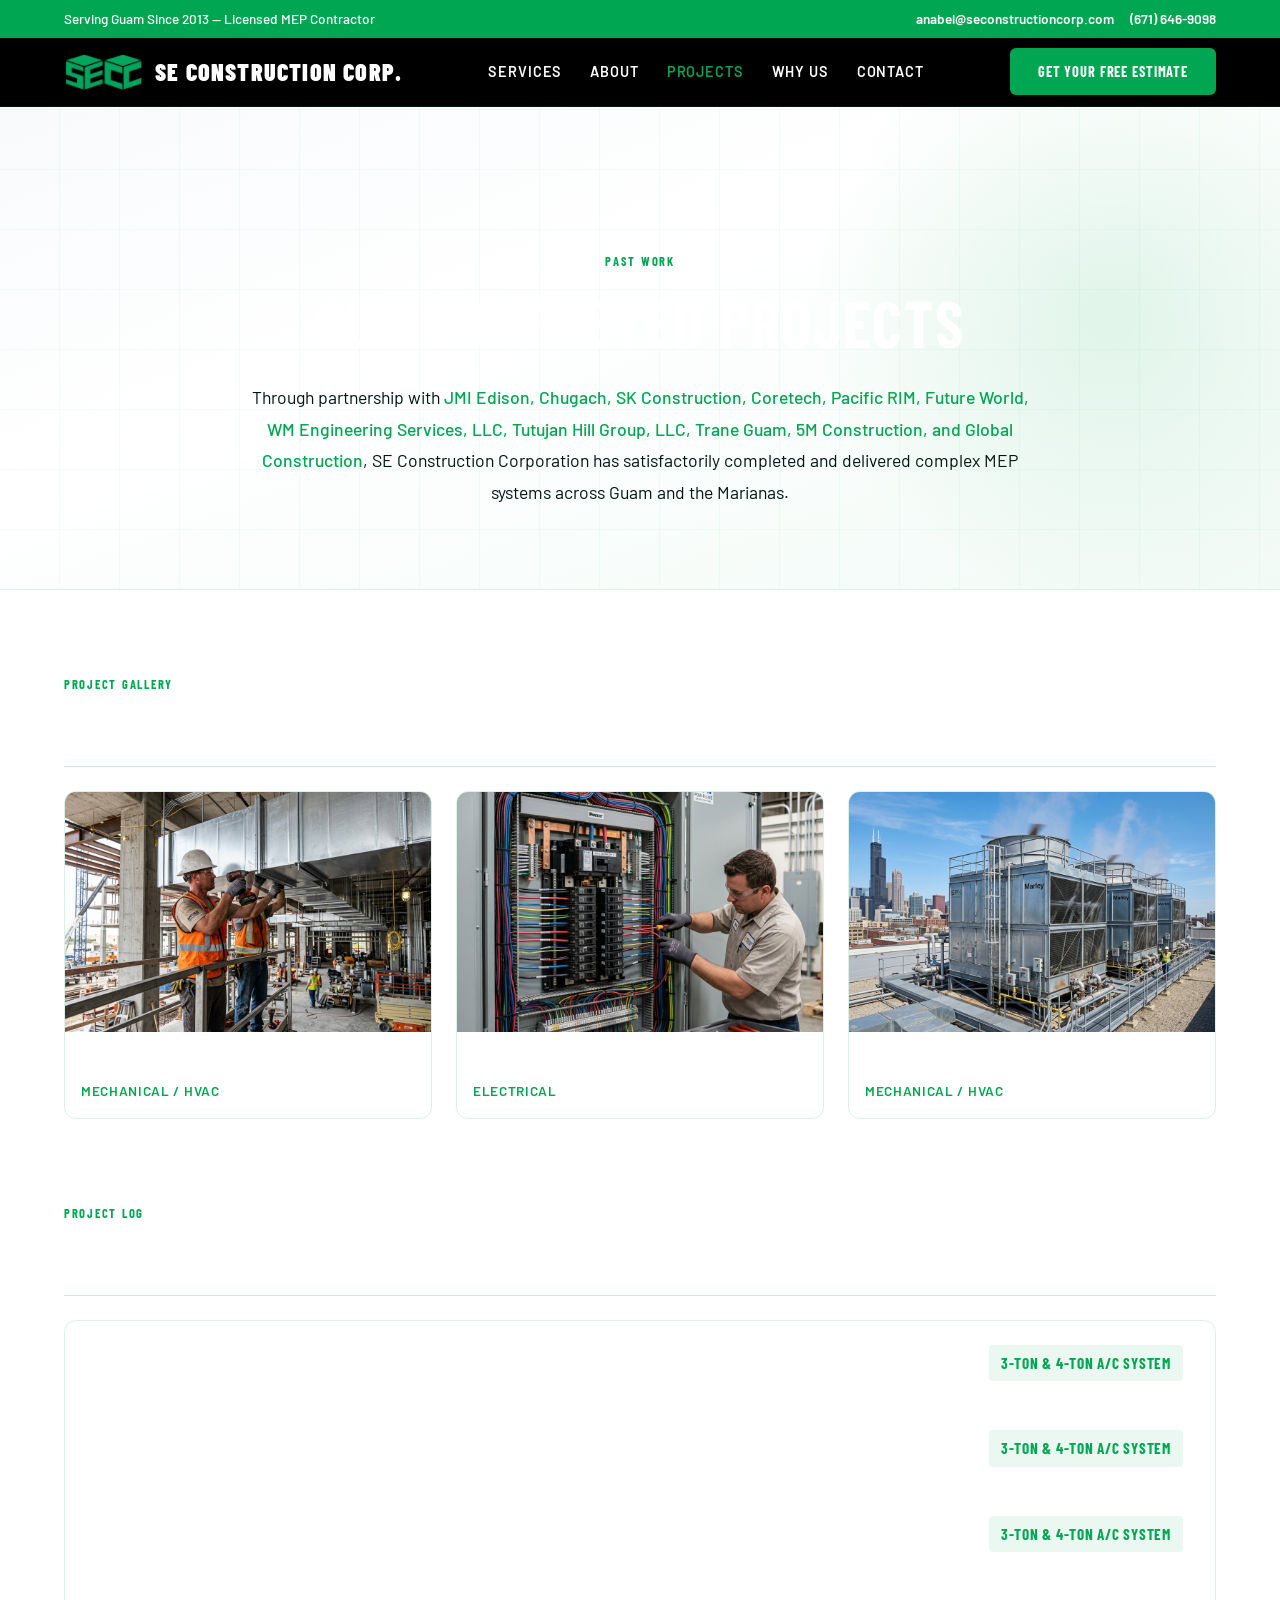
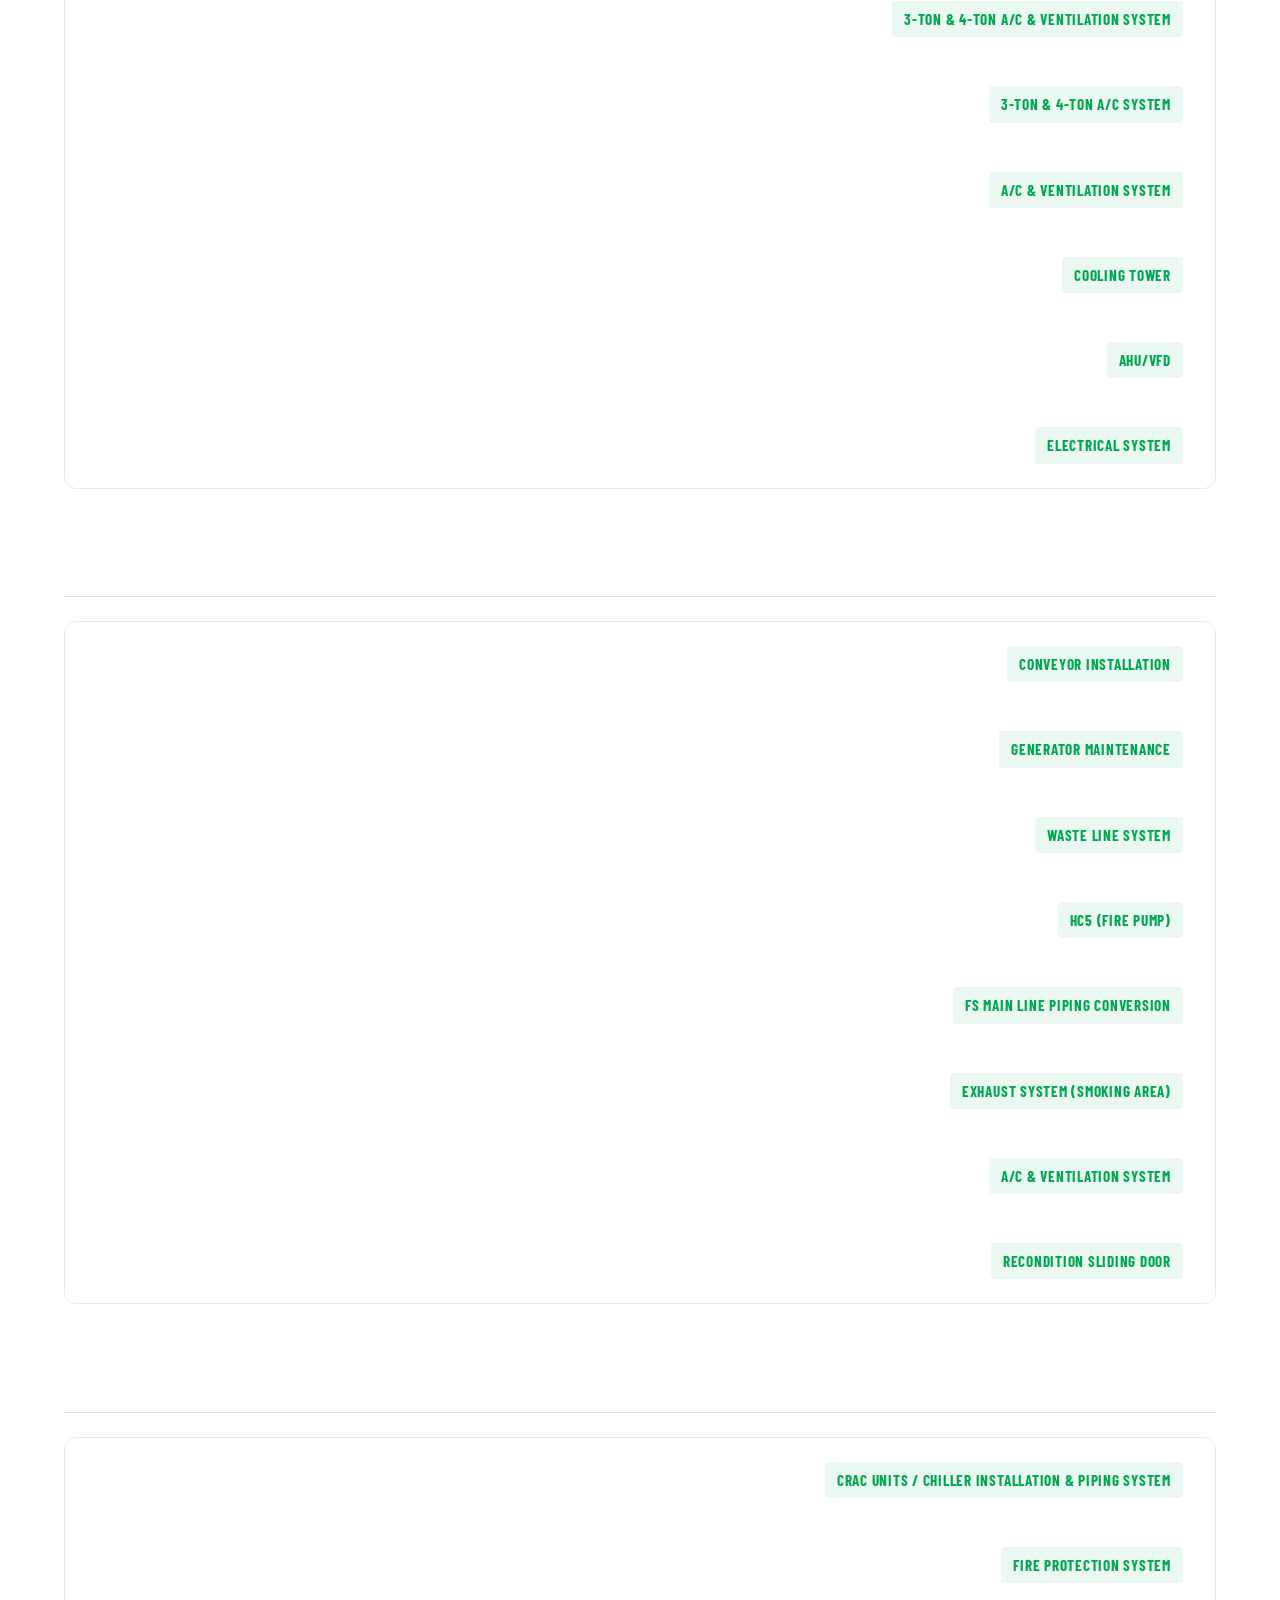
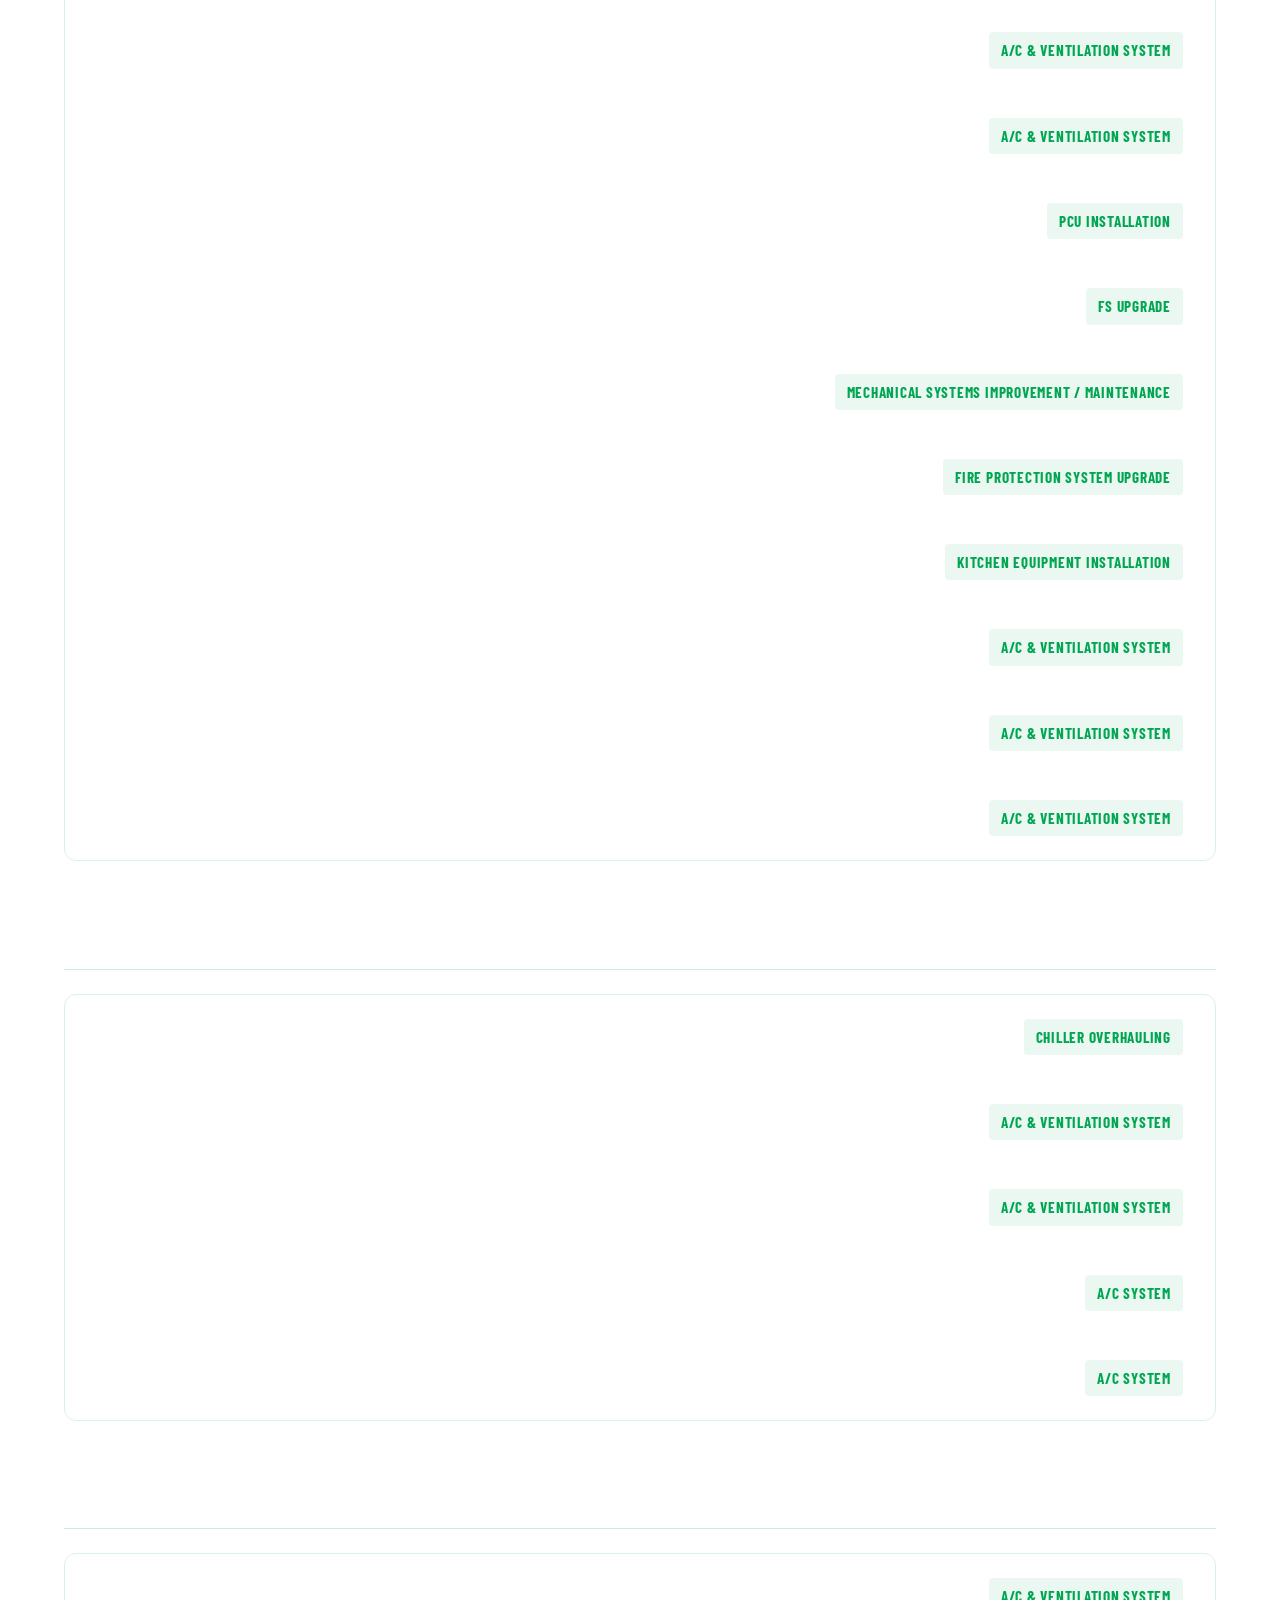
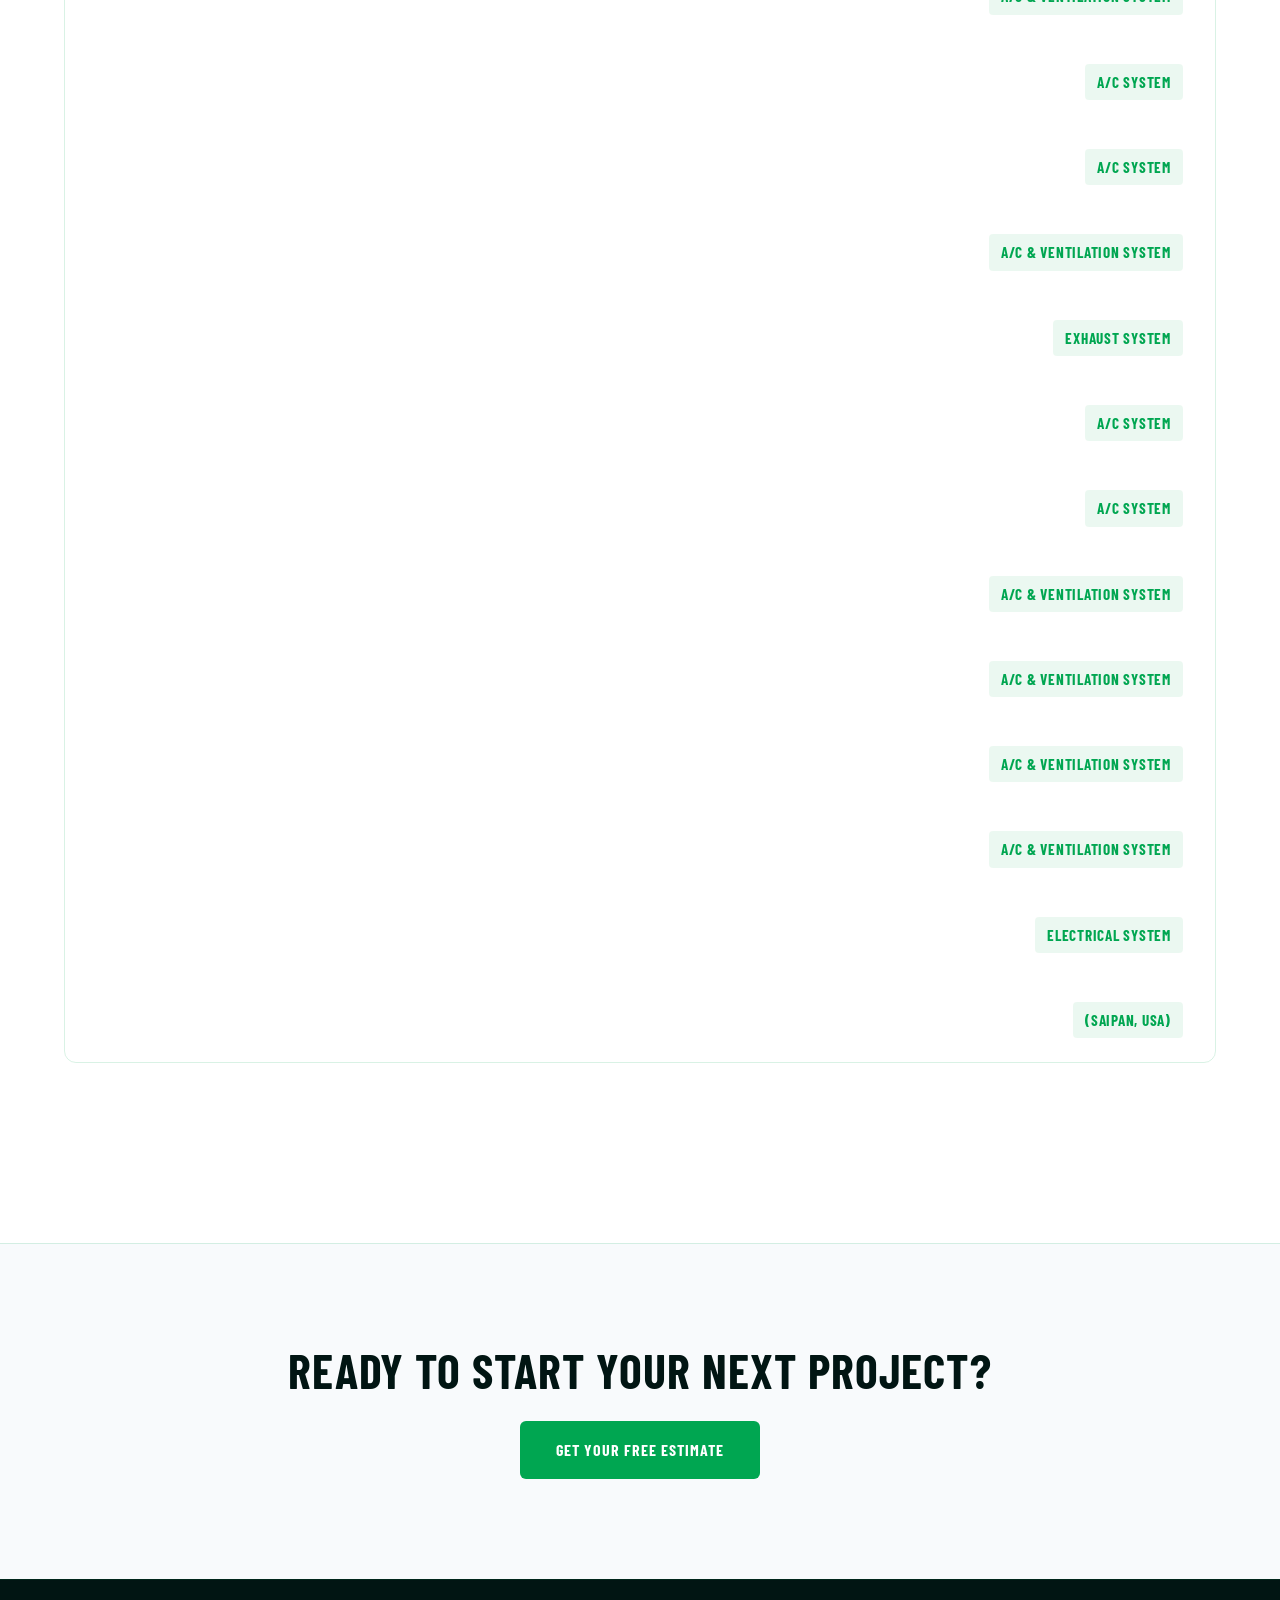
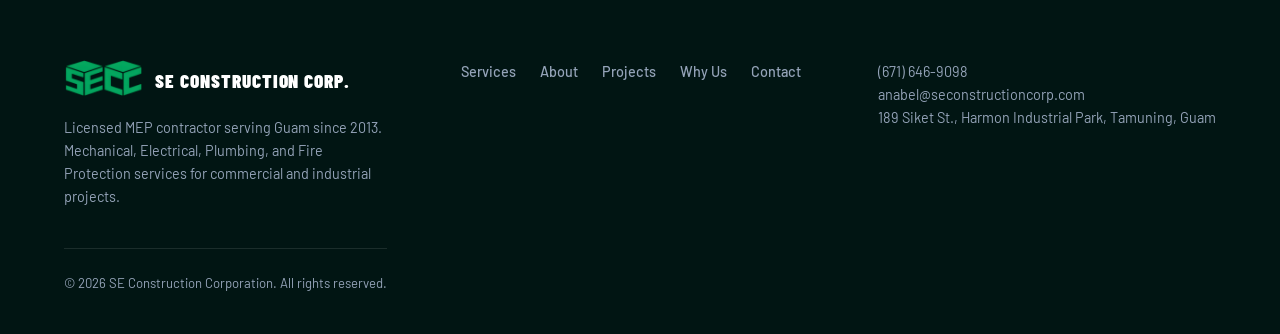
==== commit ff2d3664: "debugged again" ====
--- a/projects.html
+++ b/projects.html
@@ -122,7 +122,7 @@
     <div class="container">
       <a href="index.html" class="logo" aria-label="SE Construction Corp Home">
         <img src="assets/images/logo.png" alt="SE Construction Corp Logo" class="logo__img">
-        <span style="font-family: var(--font-display); font-size: 1.5rem; font-weight: 900; color: #ffffff; text-transform: uppercase; letter-spacing: 0.05em;">SE Construction Corp.</span>
+        <span class="logo__text">SE Construction Corp.</span>
       </a>
       <div class="nav-links" id="nav-links">
         <a href="index.html#services">Services</a>
@@ -295,7 +295,7 @@
       <div class="footer__brand">
         <a href="index.html" class="logo">
           <img src="assets/images/logo.png" alt="SE Construction Corp Logo" style="height: 36px; width: auto; margin-bottom: 8px;">
-          <span style="font-family: var(--font-display); font-size: 1.2rem; font-weight: 800; color: #ffffff; text-transform: uppercase;">SE Construction Corp.</span>
+          <span class="logo__text" style="font-size: 1.2rem;">SE Construction Corp.</span>
         </a>
         <p style="margin-top: 12px;">Licensed MEP contractor serving Guam since 2013. Mechanical, Electrical, Plumbing, and Fire Protection services for commercial and industrial projects.</p>
       </div>
--- a/styles.css
+++ b/styles.css
@@ -31,6 +31,11 @@
 
   --radius: 6px;
   --radius-lg: 12px;
+  --white: #ffffff;
+}
+
+html, body {
+  overflow-x: hidden;
 }
 
 html {
@@ -174,6 +179,17 @@
 .logo__img {
   height: 36px;
   width: auto;
+  transition: height 0.3s ease;
+}
+
+.logo__text {
+  font-family: var(--font-display);
+  font-size: 1.5rem;
+  font-weight: 900;
+  color: var(--white);
+  text-transform: uppercase;
+  letter-spacing: 0.05em;
+  transition: font-size 0.3s ease;
 }
 
 /* ─── Nav Links ─── */
@@ -1095,6 +1111,9 @@
   .navbar { top: 0; }
   .nav-links, .nav-cta { display: none; }
   .hamburger { display: flex; }
+  .logo__img { height: 30px; }
+  .logo__text { font-size: 1.25rem; }
+  .logo { gap: 8px; }
   .about-grid { grid-template-columns: 1fr; }
   .testimonial-card { position: static; }
   .why-grid { grid-template-columns: 1fr; }
@@ -1117,7 +1136,24 @@
   .hero__trust { flex-direction: column; gap: 16px; align-items: flex-start; }
   
   .stats-bar .container { grid-template-columns: 1fr; gap: 32px; }
-  .top-bar__right { display: none; }
+  
+  .top-bar { padding: 10px 0; }
+  .top-bar .container { flex-direction: column; text-align: center; gap: 6px; }
+  .top-bar__right { 
+    display: flex; 
+    flex-wrap: wrap;
+    justify-content: center; 
+    gap: 12px; 
+    font-size: 0.75rem;
+  }
+  .top-bar a { white-space: nowrap; }
+
+  .navbar .container { height: 60px; }
+  .logo__img { height: 26px; }
+  .logo__text { font-size: 1.15rem; letter-spacing: 0.02em; }
+  .hamburger { margin-left: 8px; padding: 6px; }
+  .hamburger span { width: 24px; height: 2.5px; }
+
   .map-section iframe { height: 280px; }
   
   /* Global Spacing Fixes */
@@ -1132,6 +1168,8 @@
   
   /* Form Fixes */
   .contact__form { padding: 28px 20px; }
+  .form-row { flex-direction: column; gap: 0; }
+  .form-row .form-group { margin-bottom: 20px; }
   
   /* About/Why Us Fixes */
   .about-grid { gap: 32px; }
@@ -1166,3 +1204,60 @@
   border-top: 1px solid rgba(255,255,255,0.1);
   padding-top: 24px;
 }
+
+/* ═══════════════════════════════════════════════
+   BACK TO TOP BUTTON
+   ═══════════════════════════════════════════════ */
+.back-to-top {
+  position: fixed;
+  bottom: 30px;
+  right: 30px;
+  width: 50px;
+  height: 50px;
+  background: var(--green-600);
+  color: #ffffff;
+  border: none;
+  border-radius: 50%;
+  display: flex;
+  align-items: center;
+  justify-content: center;
+  cursor: pointer;
+  z-index: 999;
+  opacity: 0;
+  visibility: hidden;
+  transform: translateY(20px);
+  transition: all 0.4s cubic-bezier(0.175, 0.885, 0.32, 1.275);
+  box-shadow: 0 4px 15px rgba(0, 166, 81, 0.3);
+}
+
+.back-to-top.visible {
+  opacity: 1;
+  visibility: visible;
+  transform: translateY(0);
+}
+
+.back-to-top:hover {
+  background: var(--green-700);
+  transform: translateY(-5px);
+  box-shadow: 0 8px 25px rgba(0, 166, 81, 0.4);
+}
+
+.back-to-top svg {
+  width: 24px;
+  height: 24px;
+  transition: transform 0.3s ease;
+}
+
+.back-to-top:hover svg {
+  transform: translateY(-2px);
+}
+
+@media (max-width: 480px) {
+  .back-to-top {
+    bottom: 20px;
+    right: 20px;
+    width: 44px;
+    height: 44px;
+  }
+}
+
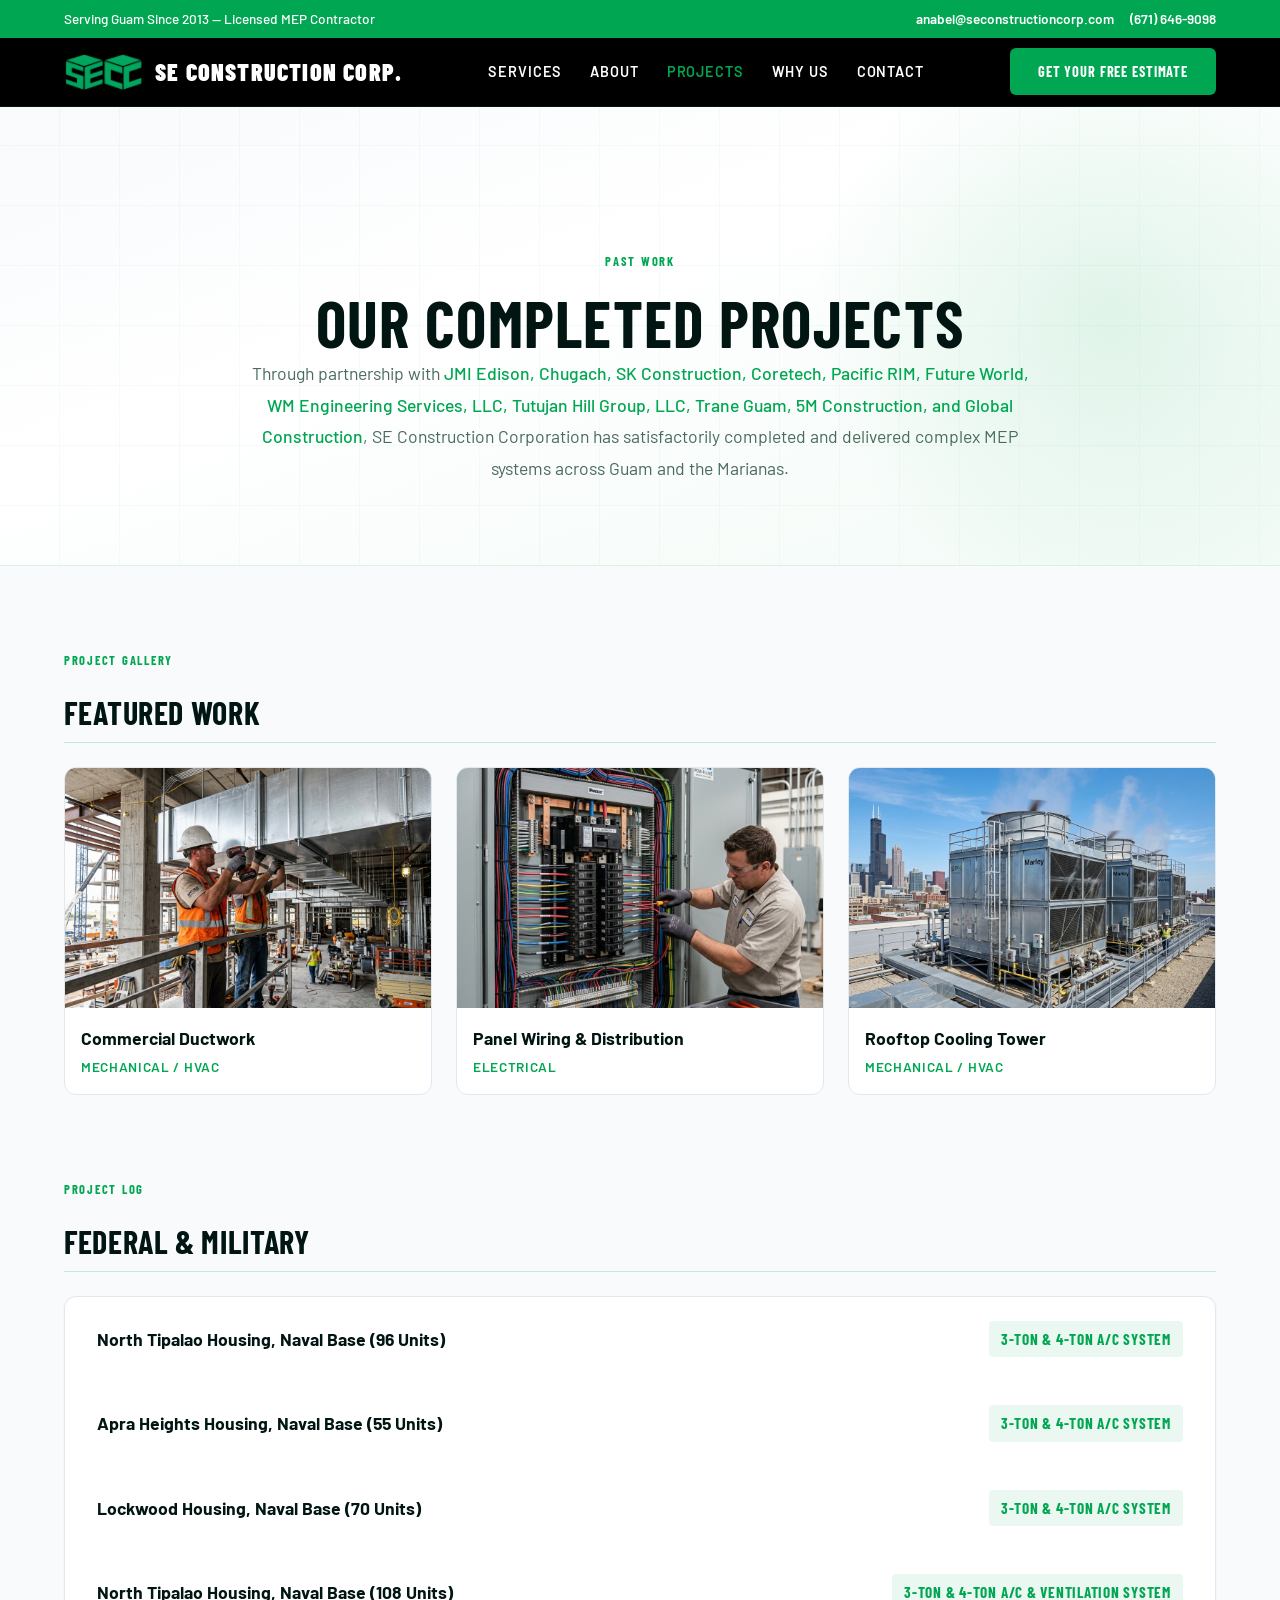
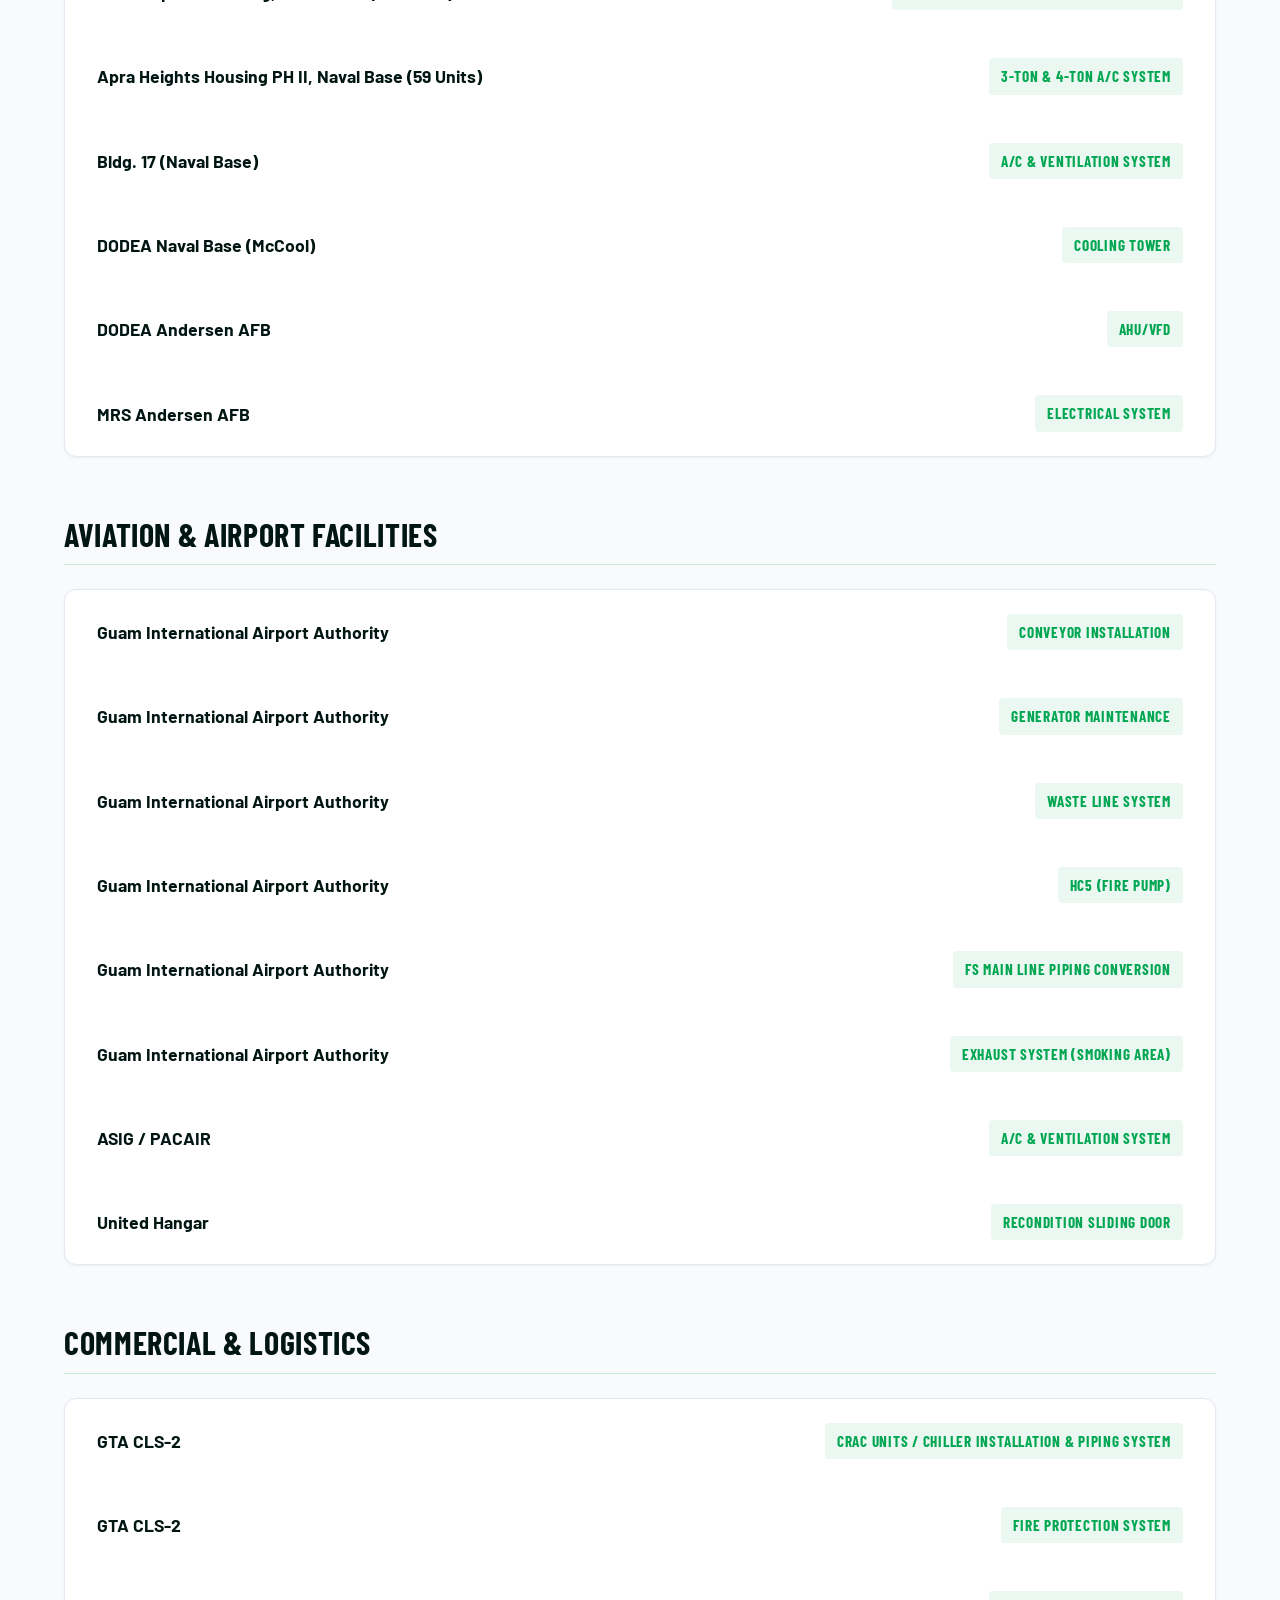
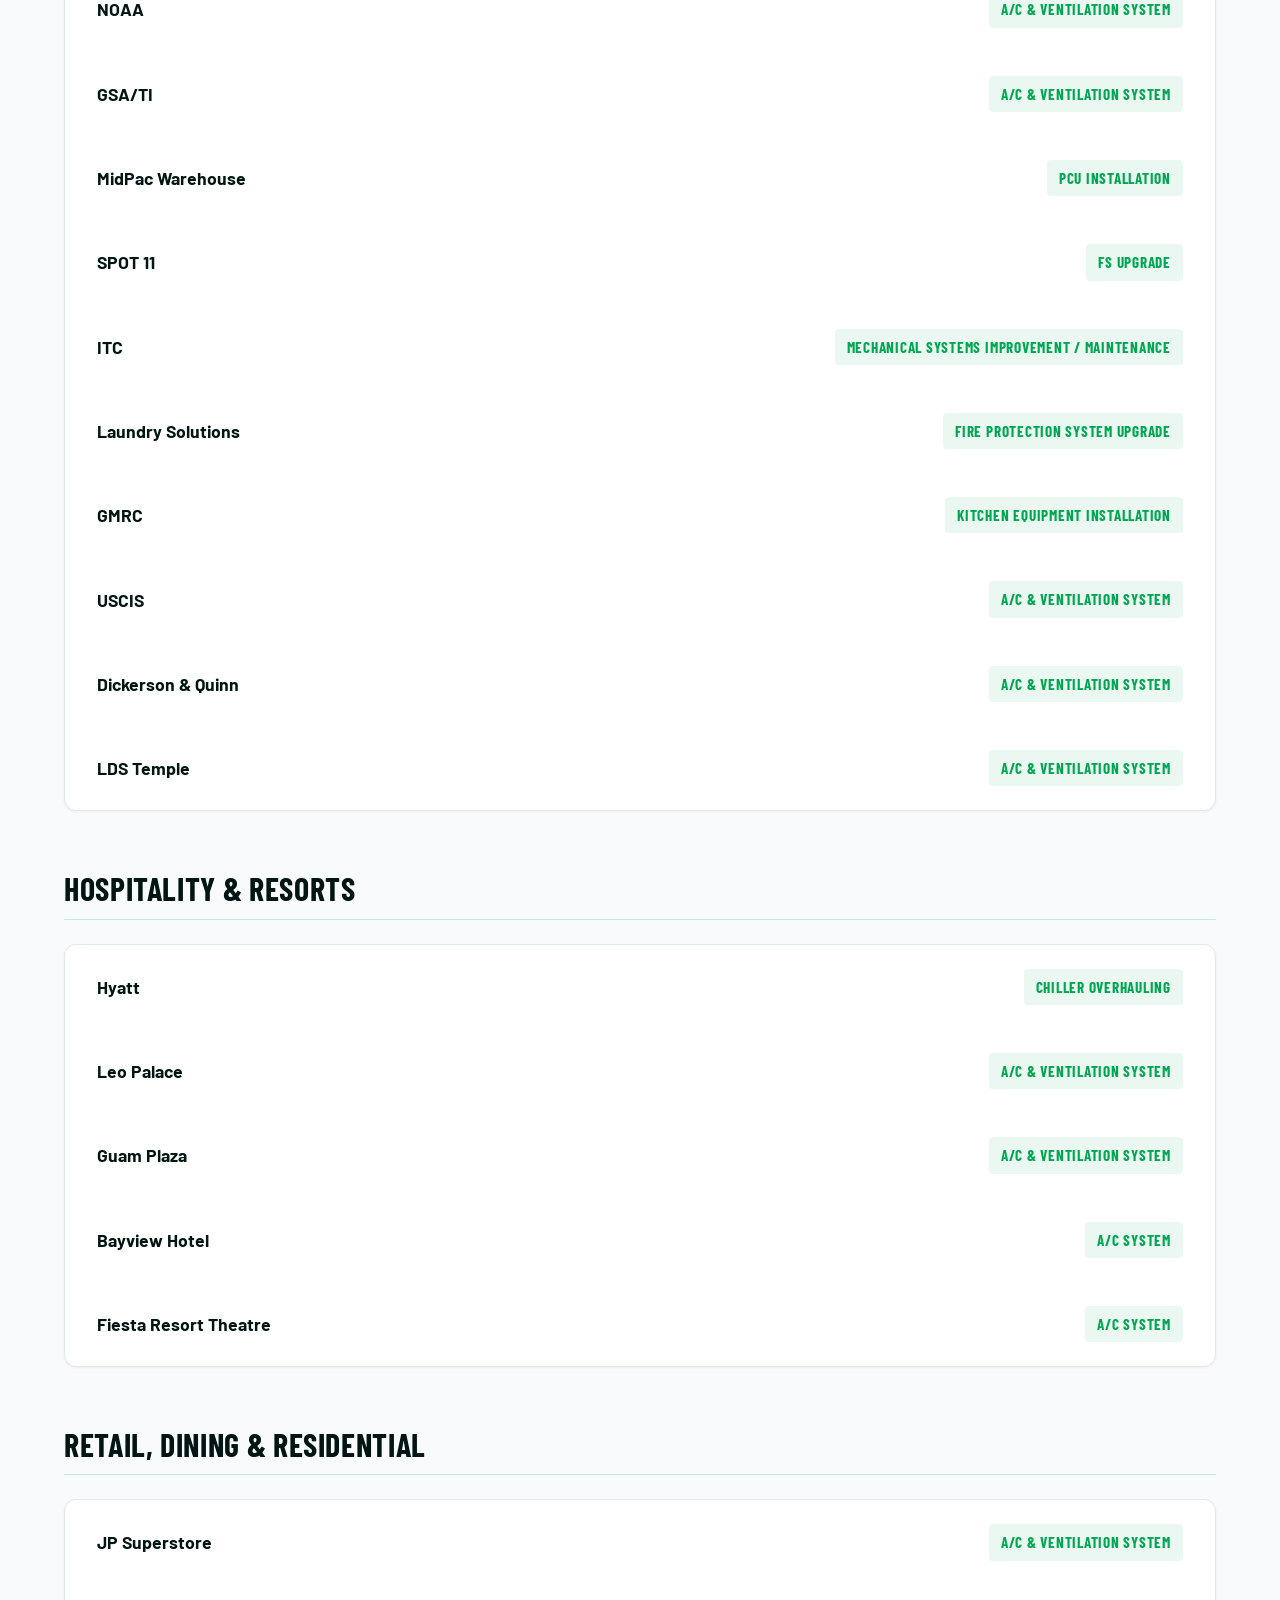
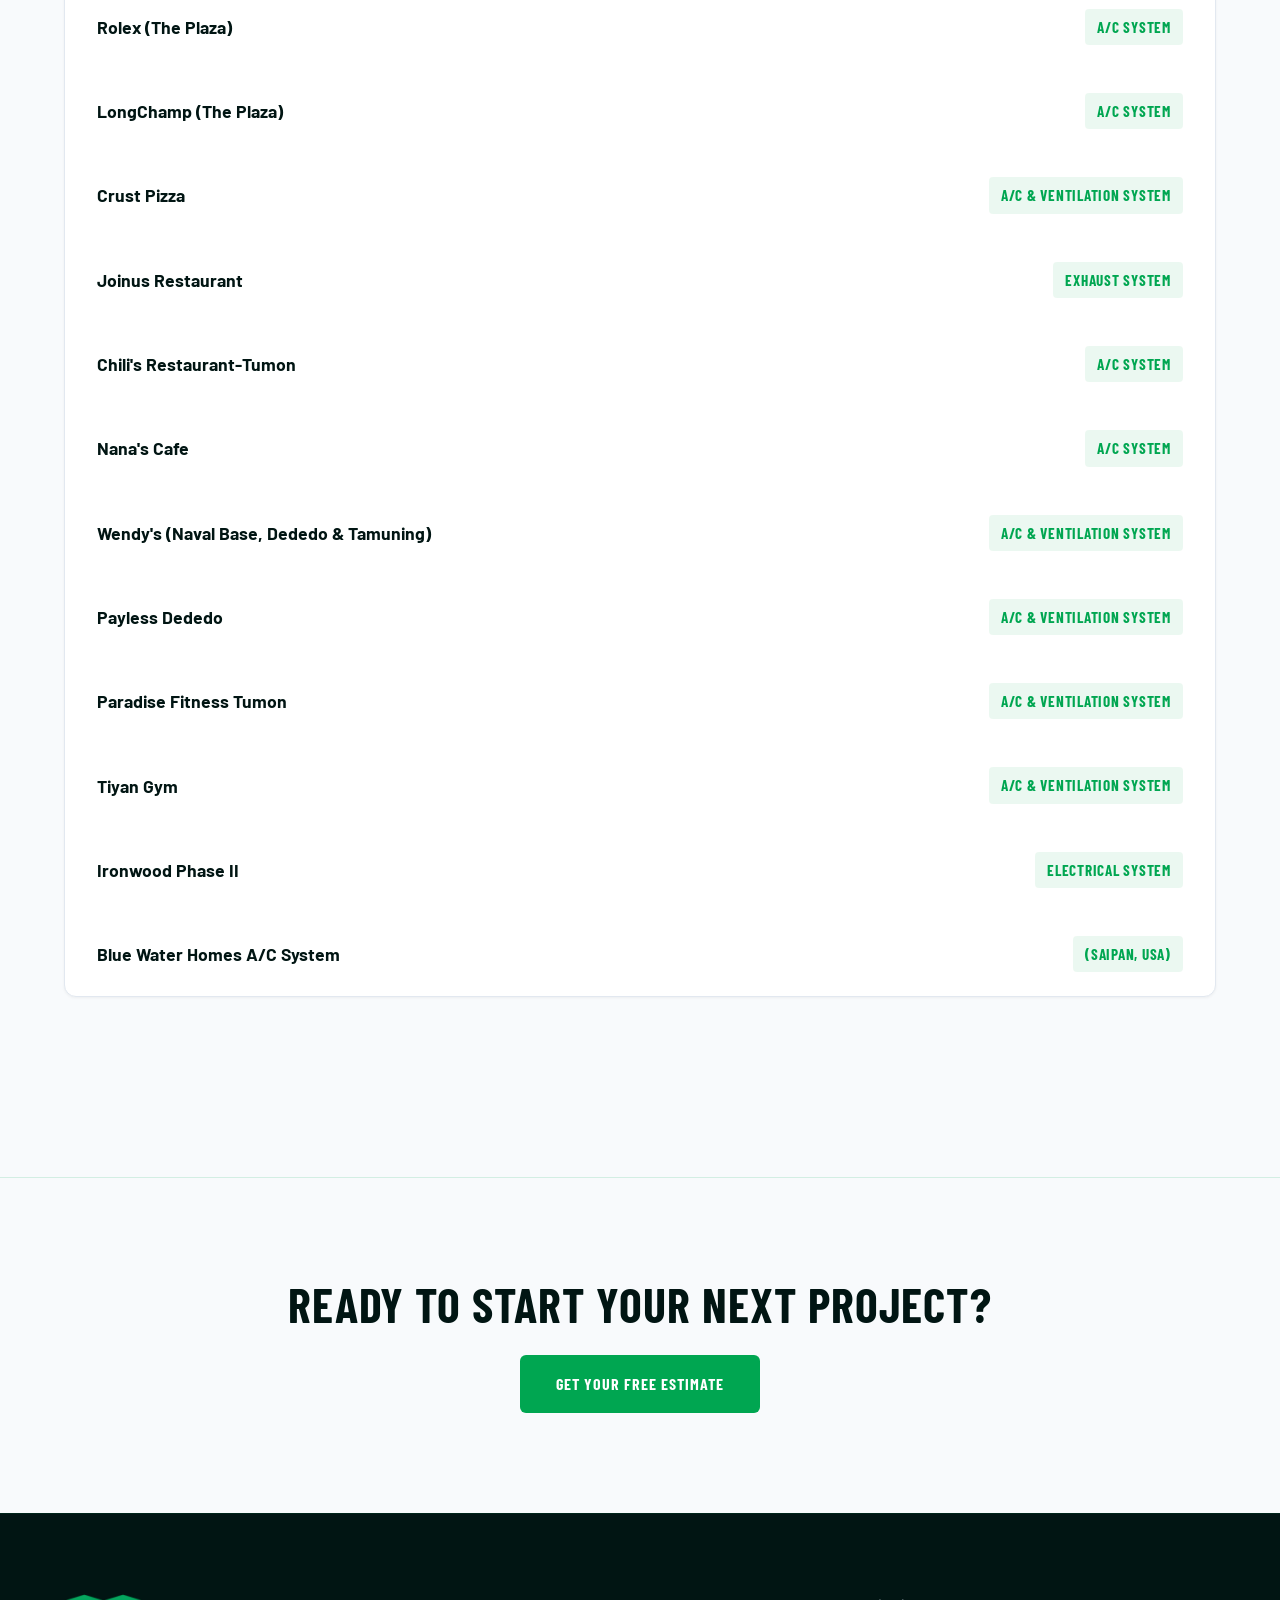
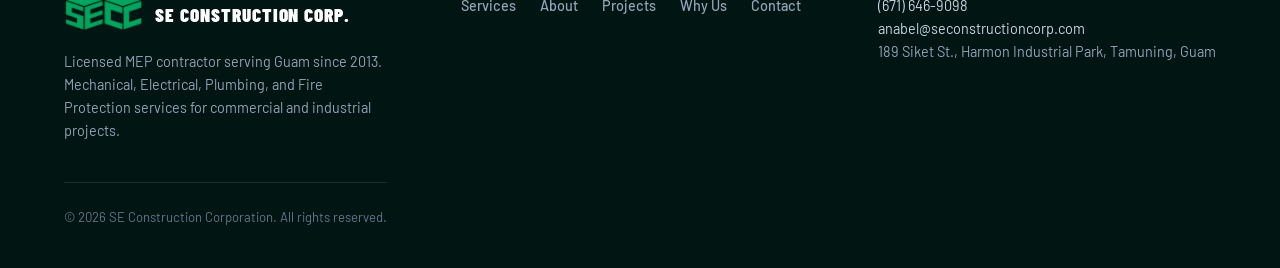
==== commit 54996dc2: "added scroll up button to projects page and fixed text colors" ====
--- a/projects.html
+++ b/projects.html
@@ -25,14 +25,13 @@
     
     .page-header h1 {
       font-size: clamp(2.4rem, 5vw, 4rem);
-      color: var(--white);
-      margin-bottom: 24px;
+      color: var(--text-primary);
     }
     
     .page-header p {
       max-width: 800px;
       margin: 0 auto;
-      color: var(--neutral-300);
+      color: var(--text-secondary);
       font-size: 1.1rem;
       line-height: 1.8;
     }
@@ -47,9 +46,10 @@
     }
 
     .project-list-wrapper {
-      background: var(--dark-800);
-      border: 1px solid rgba(0, 166, 81, .15);
+      background: #ffffff;
+      border: 1px solid var(--border-color);
       border-radius: var(--radius-lg);
+      box-shadow: var(--shadow-sm);
       overflow: hidden;
     }
 
@@ -58,7 +58,6 @@
       justify-content: space-between;
       align-items: center;
       padding: 24px 32px;
-      border-bottom: 1px solid rgba(255, 255, 255, .05);
       transition: background .2s ease;
     }
 
@@ -66,13 +65,11 @@
       background: rgba(0, 166, 81, .05);
     }
 
-    .project-item:last-child {
-      border-bottom: none;
-    }
+
 
     .project-name {
       font-weight: 700;
-      color: var(--white);
+      color: var(--text-primary);
       font-size: 1.1rem;
     }
 
@@ -159,7 +156,7 @@
   </header>
 
   <!-- ══════ PROJECTS LIST ══════ -->
-  <section class="projects-container">
+  <section class="projects-container section--alt">
     <div class="container">
       
       <!-- GALLERY -->
@@ -317,6 +314,12 @@
     </div>
   </footer>
 
+
+  <!-- ══════ BACK TO TOP ══════ -->
+  <button id="back-to-top" class="back-to-top" aria-label="Scroll to top">
+    <svg viewBox="0 0 24 24" fill="none" stroke="currentColor" stroke-width="3" stroke-linecap="round" stroke-linejoin="round"><polyline points="18 15 12 9 6 15"></polyline></svg>
+  </button>
+
   <script src="main.js"></script>
 </body>
 </html>
--- a/styles.css
+++ b/styles.css
@@ -32,6 +32,14 @@
   --radius: 6px;
   --radius-lg: 12px;
   --white: #ffffff;
+
+  /* Neutral & Dark colors (re-adding) */
+  --neutral-300: #cbd5e1;
+  --neutral-400: #94a3b8;
+  --neutral-500: #64748b;
+  --dark-700: #1e293b;
+  --dark-800: #0f172a;
+  --dark-900: #020617;
 }
 
 html, body {
@@ -908,7 +916,7 @@
 .projects-category-title {
   font-family: var(--font-display);
   font-size: 2rem;
-  color: var(--white);
+  color: var(--text-primary);
   margin-bottom: 24px;
   text-transform: uppercase;
   border-bottom: 1px solid rgba(0, 166, 81, .2);
@@ -925,8 +933,8 @@
 .photo-card {
   border-radius: var(--radius-lg);
   overflow: hidden;
-  border: 1px solid rgba(0, 166, 81, .15);
-  background: var(--dark-800);
+  border: 1px solid var(--border-color);
+  background: #ffffff;
   transition: transform .3s, box-shadow .3s;
 }
 
@@ -949,7 +957,7 @@
 
 .photo-card__title {
   font-weight: 700;
-  color: var(--white);
+  color: var(--text-primary);
   font-size: 1.1rem;
   margin-bottom: 4px;
 }
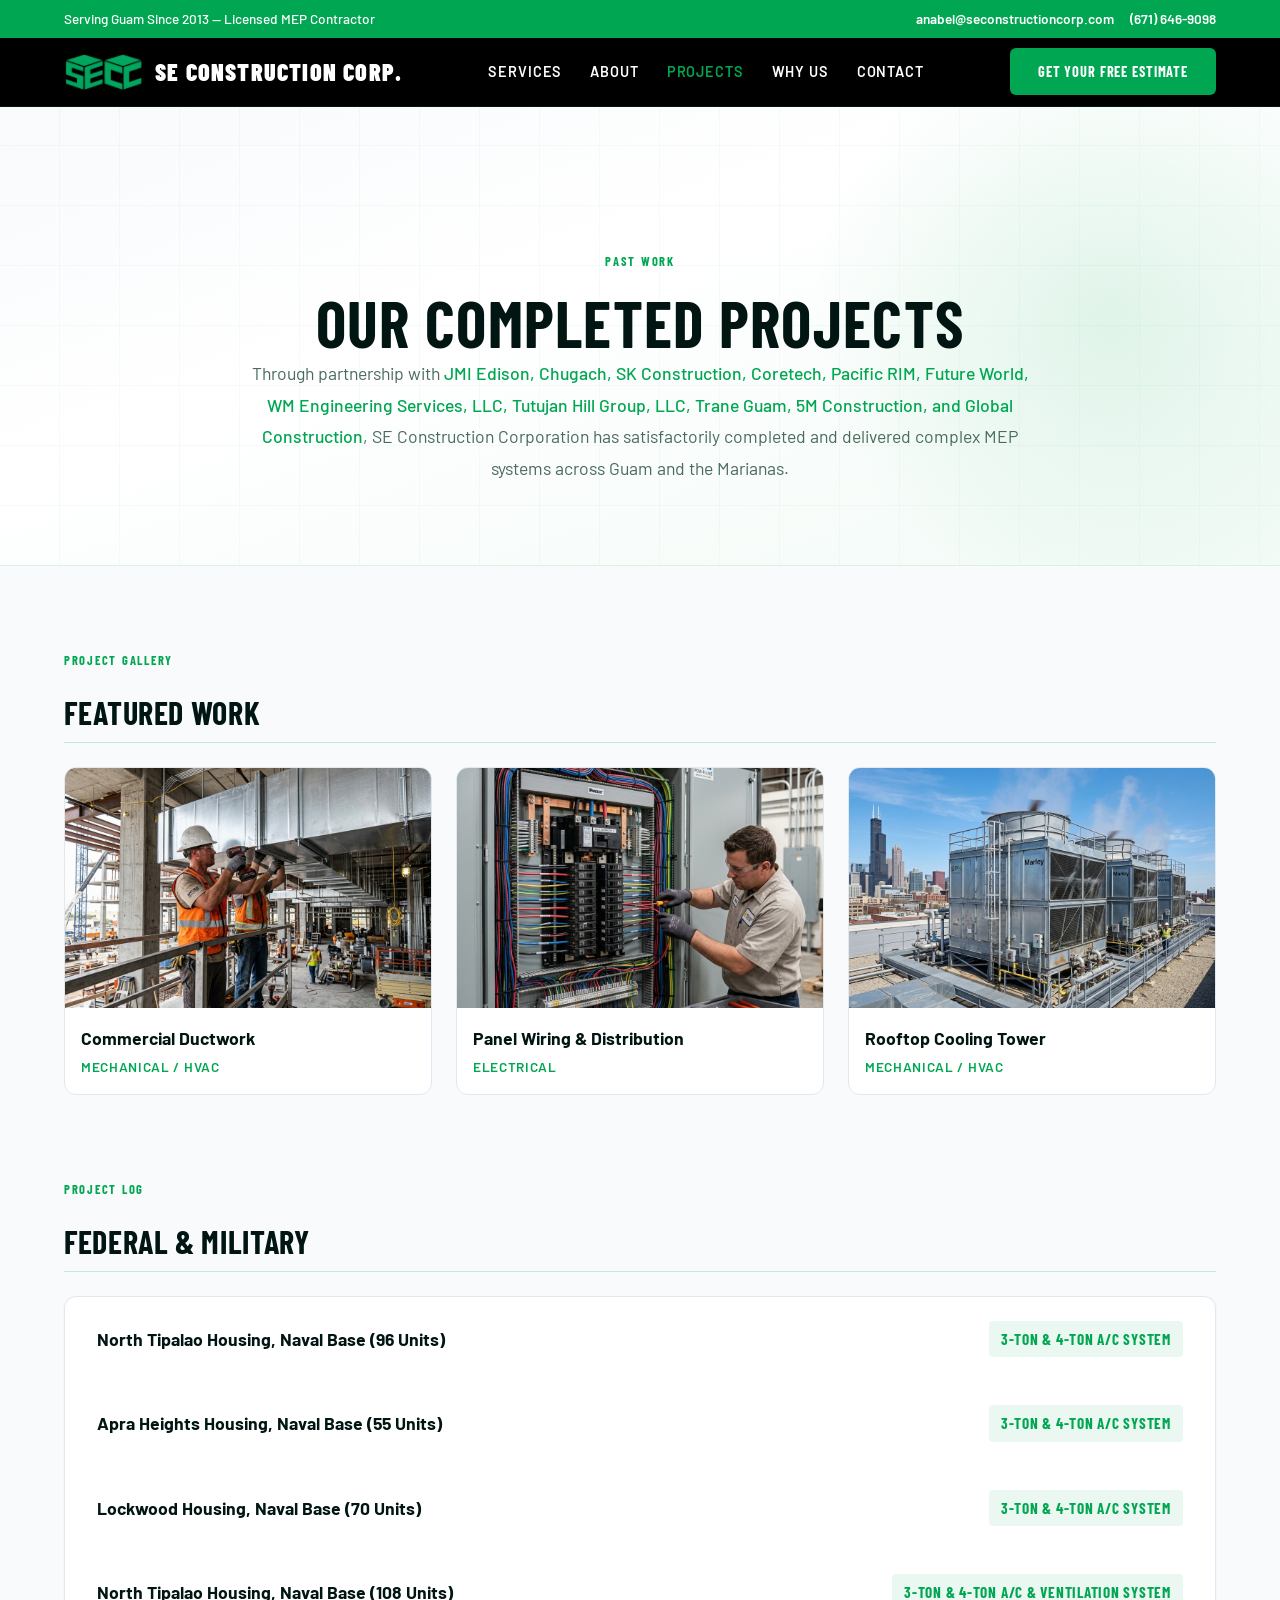
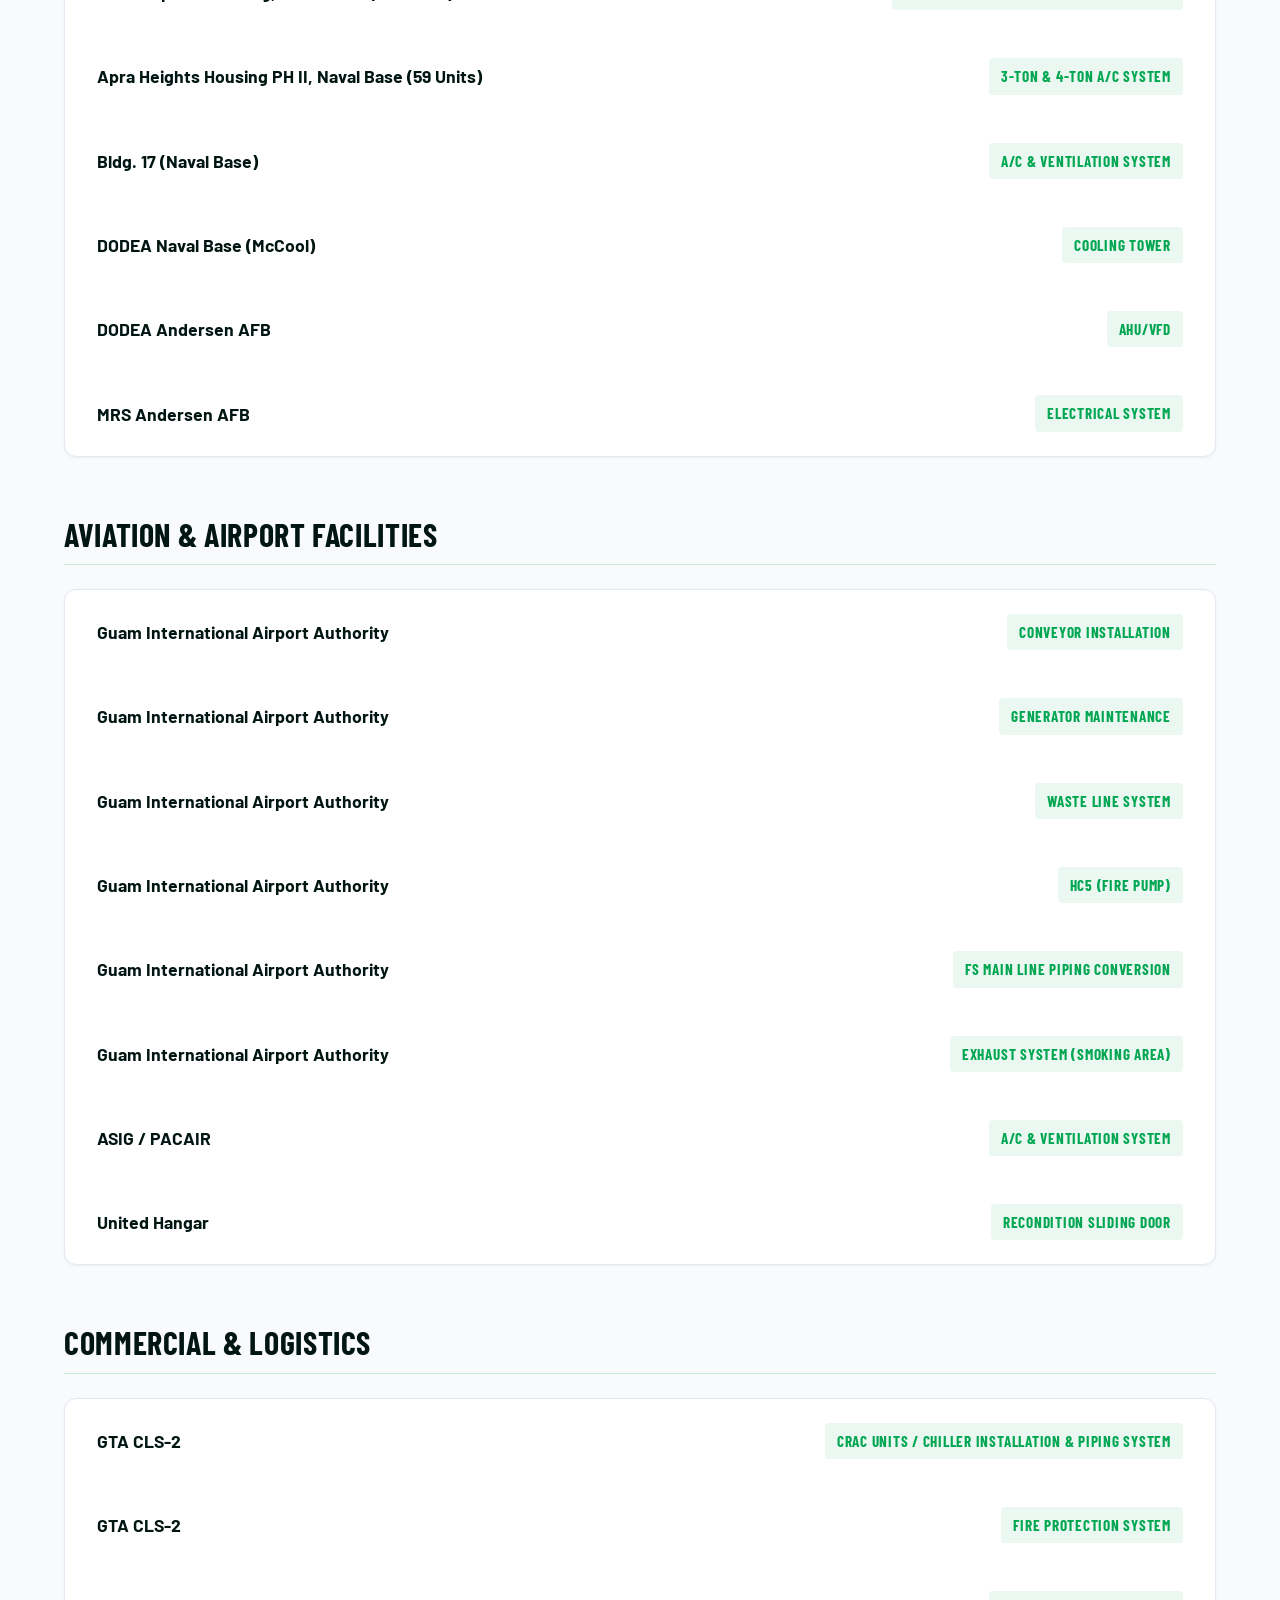
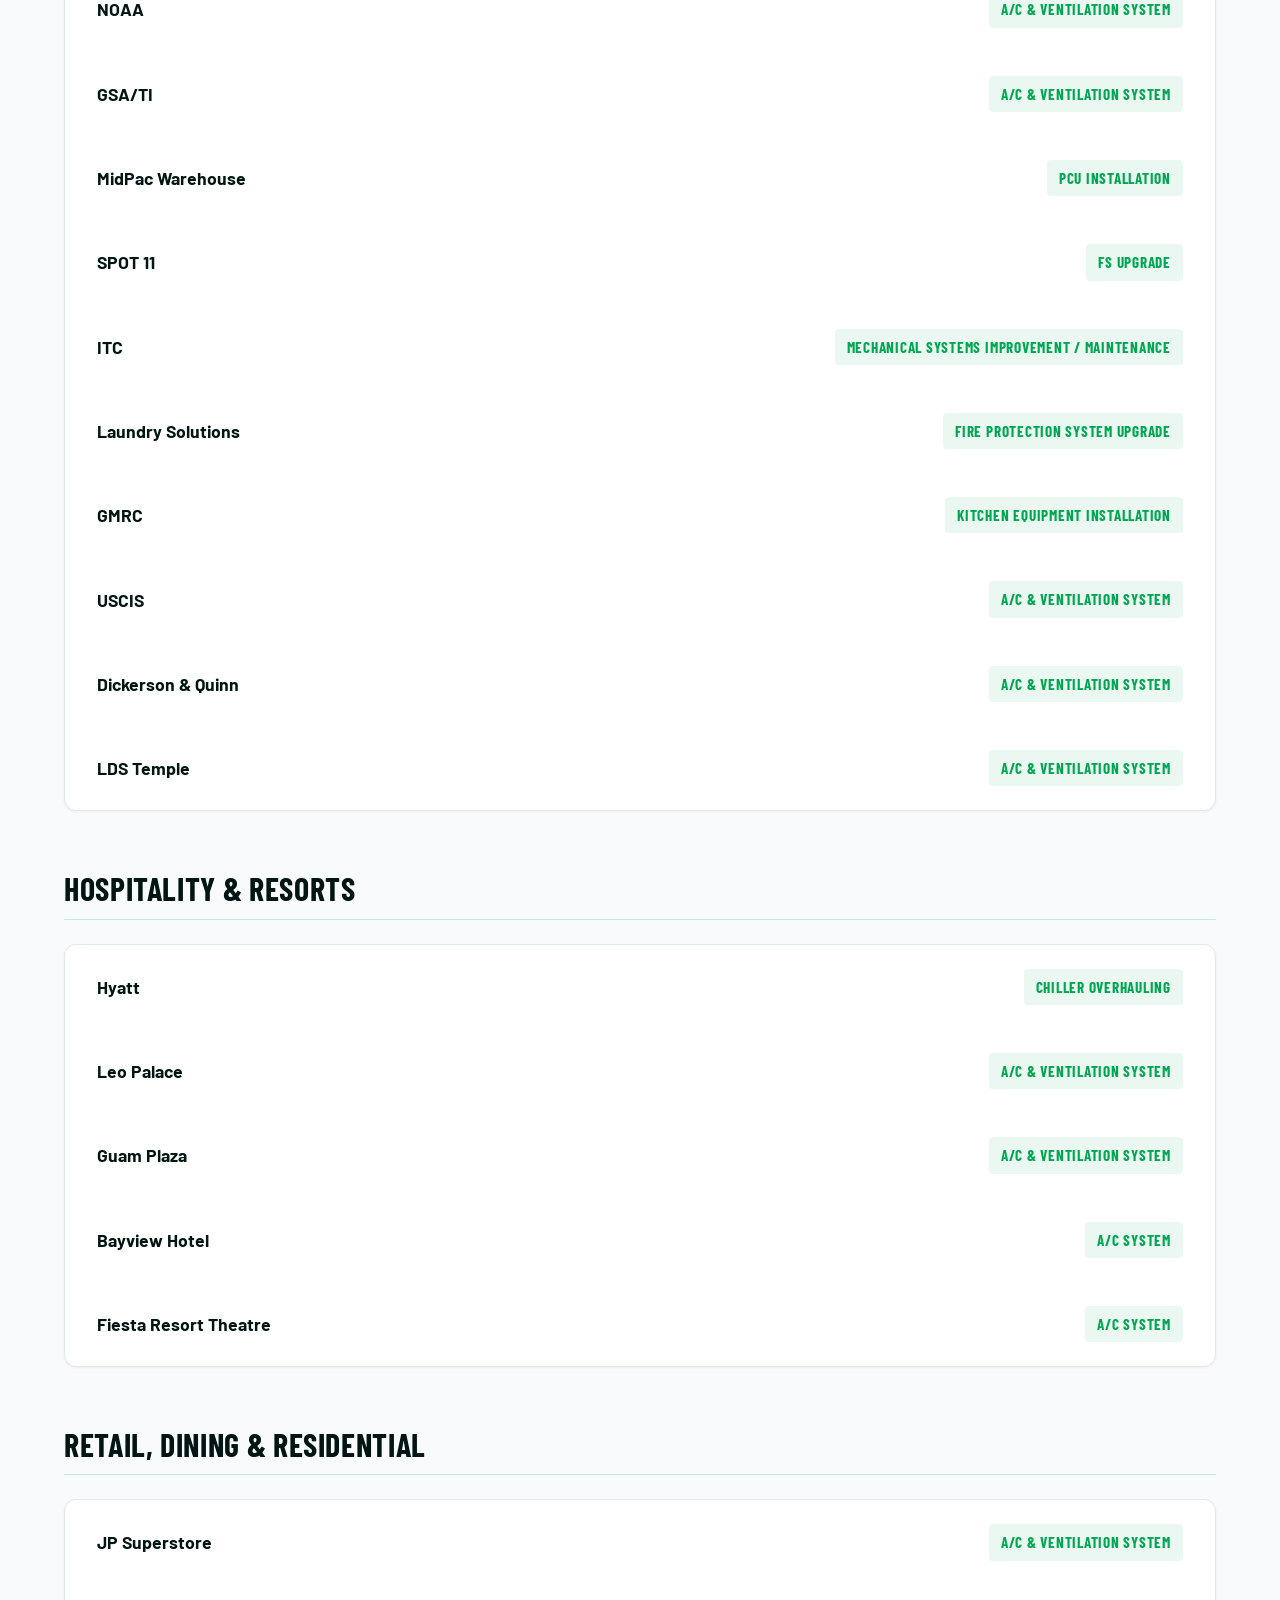
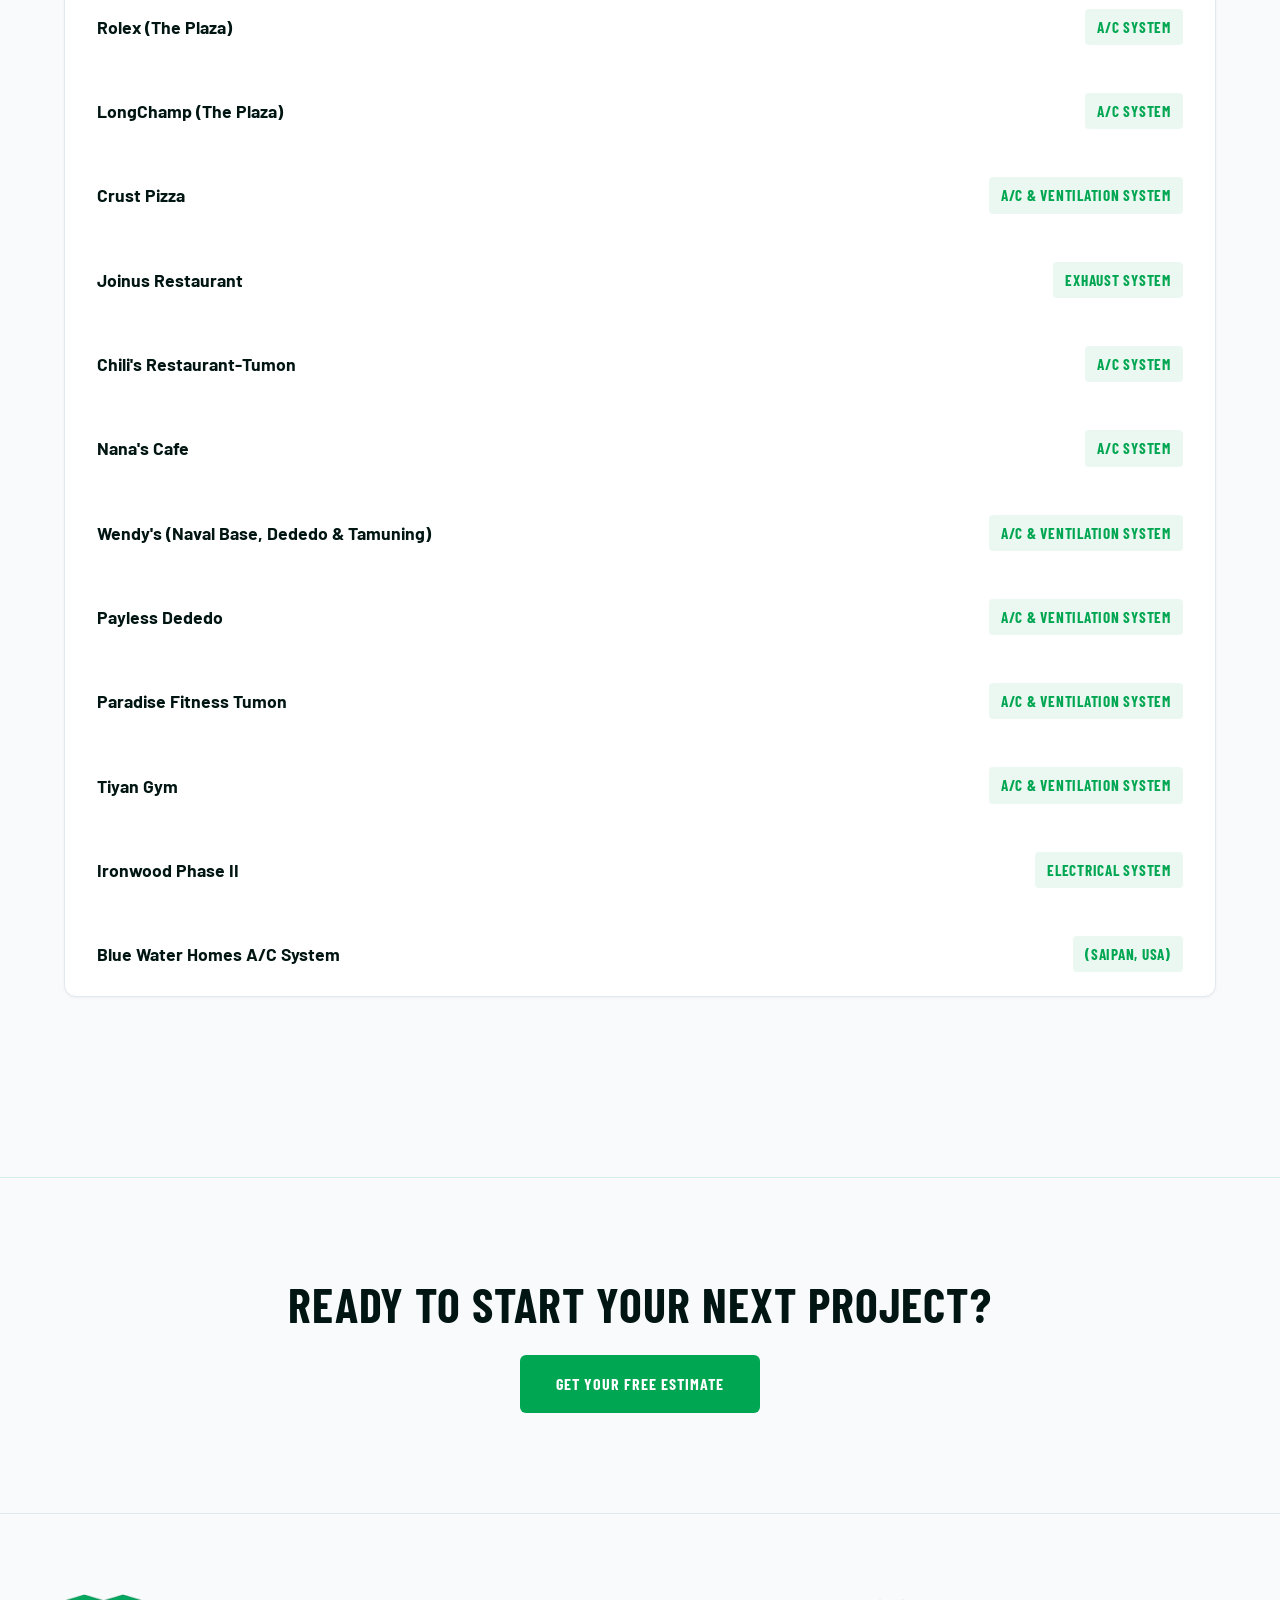
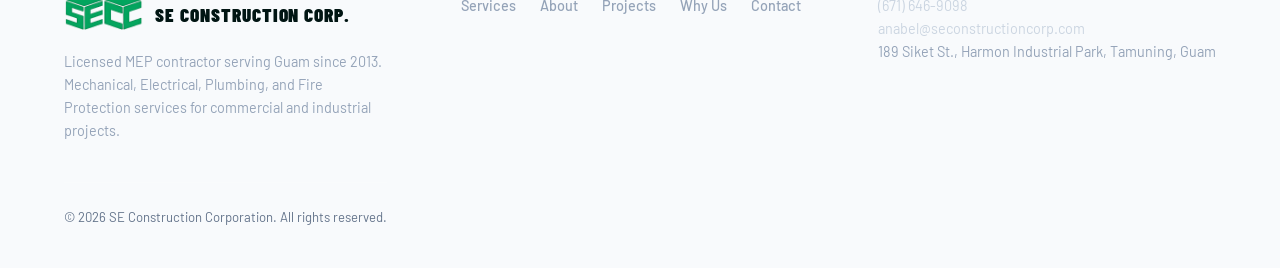
==== commit a48c8653: "fixed bugs" ====
--- a/projects.html
+++ b/projects.html
@@ -104,7 +104,7 @@
 </head>
 <body>
 
-  <!-- ══════ NAVBAR ══════ -->
+  <!-- ══════ TOP BAR ══════ -->
   <div class="top-bar" id="top-bar">
     <div class="container">
       <span>Serving Guam Since 2013 — Licensed MEP Contractor</span>
@@ -115,6 +115,7 @@
     </div>
   </div>
 
+  <!-- ══════ NAVBAR ══════ -->
   <nav class="navbar" id="navbar">
     <div class="container">
       <a href="index.html" class="logo" aria-label="SE Construction Corp Home">
--- a/styles.css
+++ b/styles.css
@@ -33,13 +33,10 @@
   --radius-lg: 12px;
   --white: #ffffff;
 
-  /* Neutral & Dark colors (re-adding) */
+  /* Neutral colors */
   --neutral-300: #cbd5e1;
   --neutral-400: #94a3b8;
   --neutral-500: #64748b;
-  --dark-700: #1e293b;
-  --dark-800: #0f172a;
-  --dark-900: #020617;
 }
 
 html, body {
@@ -177,7 +174,7 @@
   font-family: var(--font-display);
   font-size: 1.2rem;
   font-weight: 800;
-  color: var(--white);
+  color: #ffffff;
   letter-spacing: .04em;
   text-transform: uppercase;
   white-space: nowrap;
@@ -194,7 +191,7 @@
   font-family: var(--font-display);
   font-size: 1.5rem;
   font-weight: 900;
-  color: var(--white);
+  color: #ffffff;
   text-transform: uppercase;
   letter-spacing: 0.05em;
   transition: font-size 0.3s ease;
@@ -652,6 +649,21 @@
   margin-top: 2px;
 }
 
+.testimonial-card__avatar {
+  width: 48px;
+  height: 48px;
+  background: var(--green-600);
+  border-radius: 50%;
+  display: flex;
+  align-items: center;
+  justify-content: center;
+  font-family: var(--font-display);
+  font-weight: 700;
+  color: var(--white);
+  font-size: 1.2rem;
+  flex-shrink: 0;
+}
+
 
 /* ═══════════════════════════════════════════════
    WHY CHOOSE US
@@ -805,6 +817,11 @@
   font-size: .95rem;
   transition: border-color .2s;
   outline: none;
+}
+
+.form-group input::placeholder,
+.form-group textarea::placeholder {
+  color: var(--neutral-400);
 }
 
 .form-group input:focus,
@@ -846,27 +863,47 @@
 
 .form-group select {
   width: 100%;
-  background: var(--dark-900);
-  border: 1px solid rgba(0, 166, 81, .15);
+  color-scheme: light;
+  background-color: #ffffff !important;
+  background-image: none !important;
+  box-shadow: none !important;
+  border: 1px solid var(--border-color);
   border-radius: var(--radius);
   padding: 13px 40px 13px 16px;
-  color: var(--white);
+  color: var(--text-primary) !important;
   font-family: var(--font-body);
   font-size: .95rem;
-  transition: border-color .2s;
   outline: none;
   appearance: none;
   -webkit-appearance: none;
+  -moz-appearance: none;
   cursor: pointer;
-}
-
-.form-group select:focus {
+  -webkit-tap-highlight-color: transparent;
+}
+
+/* Styles the select placeholder (the disabled/empty option) */
+.form-group select:focus,
+.form-group select:active,
+.form-group select:hover {
   border-color: var(--green-600);
+  background-color: #ffffff !important;
+  background-image: none !important;
+  box-shadow: none !important;
+  color: var(--text-primary) !important;
+}
+
+.form-group select:invalid {
+  color: var(--neutral-400);
 }
 
 .form-group select option {
-  background: var(--dark-900);
-  color: var(--white);
+  background: #ffffff;
+  color: var(--text-primary);
+}
+
+.form-group select option:checked {
+  background: var(--green-600);
+  color: #ffffff;
 }
 
 .about__partners {
@@ -894,13 +931,13 @@
 }
 
 .partner-tag {
-  background: var(--dark-900);
+  background: var(--bg-secondary);
   padding: 8px 16px;
   border-radius: 6px;
   font-weight: 600;
-  color: var(--white);
+  color: var(--green-600);
   font-size: .95rem;
-  border: 1px solid rgba(255, 255, 255, .1);
+  border: 1px solid var(--border-color);
   transition: border-color .2s, background .2s;
 }
 
@@ -983,8 +1020,8 @@
    ═══════════════════════════════════════════════ */
 .map-section {
   width: 100%;
-  background: var(--dark-900);
-  border-top: 1px solid rgba(0, 166, 81, .12);
+  background: var(--bg-primary);
+  border-top: 1px solid var(--border-color);
 }
 
 .map-section iframe {
@@ -992,7 +1029,7 @@
   width: 100%;
   height: 400px;
   border: 0;
-  filter: grayscale(40%) contrast(1.1) brightness(0.85);
+  filter: grayscale(10%) contrast(1) brightness(1);
   transition: filter .4s ease;
 }
 
@@ -1005,8 +1042,8 @@
    FOOTER
    ═══════════════════════════════════════════════ */
 .footer {
-  background: var(--dark-900);
-  border-top: 1px solid rgba(0, 166, 81, .12);
+  background: var(--bg-secondary);
+  border-top: 1px solid var(--border-color);
   padding: 48px 0 24px;
 }
 
@@ -1198,12 +1235,12 @@
   color: var(--green-600);
 }
 .footer {
-  background: var(--text-primary);
-  color: #94a3b8;
+  background: var(--bg-secondary);
+  color: var(--text-secondary);
   padding: 80px 0 40px;
 }
 .footer .logo span {
-  color: #ffffff !important;
+  color: var(--text-primary) !important;
 }
 .footer__links a:hover {
   color: var(--green-600);
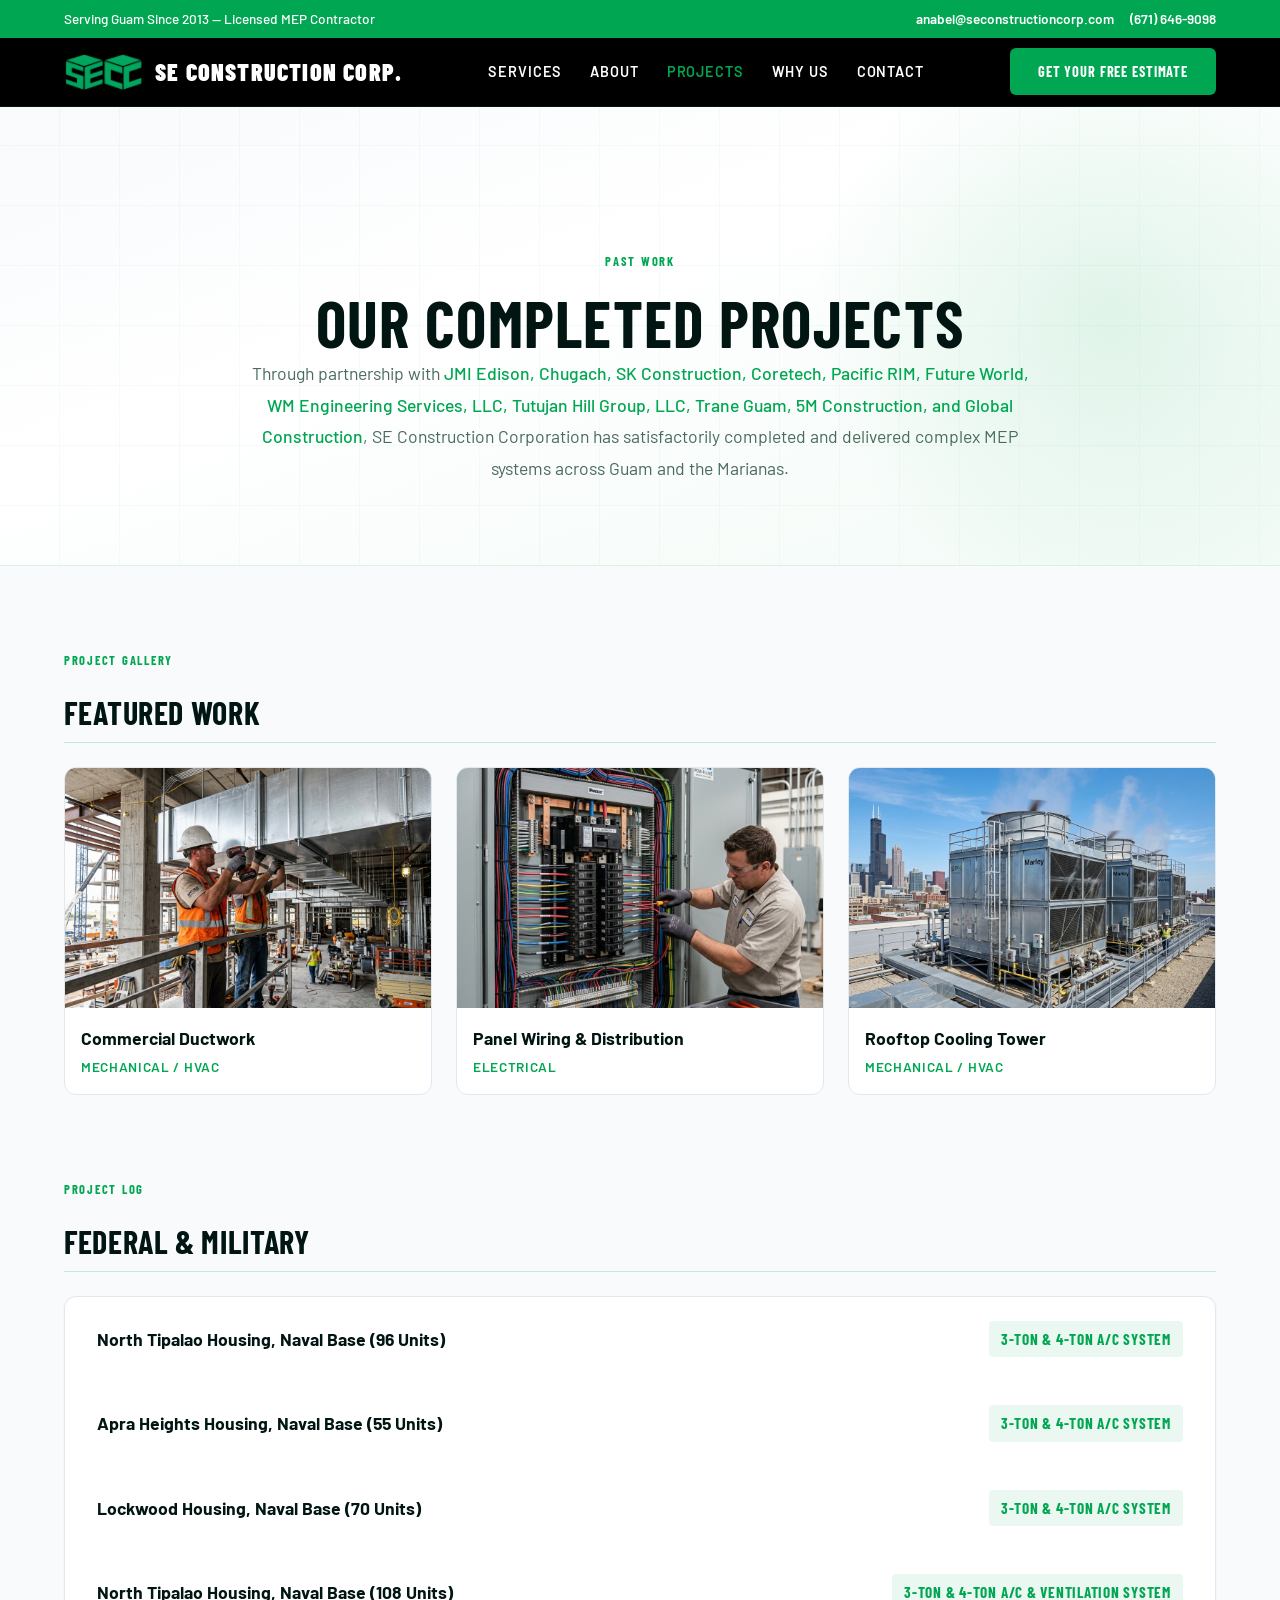
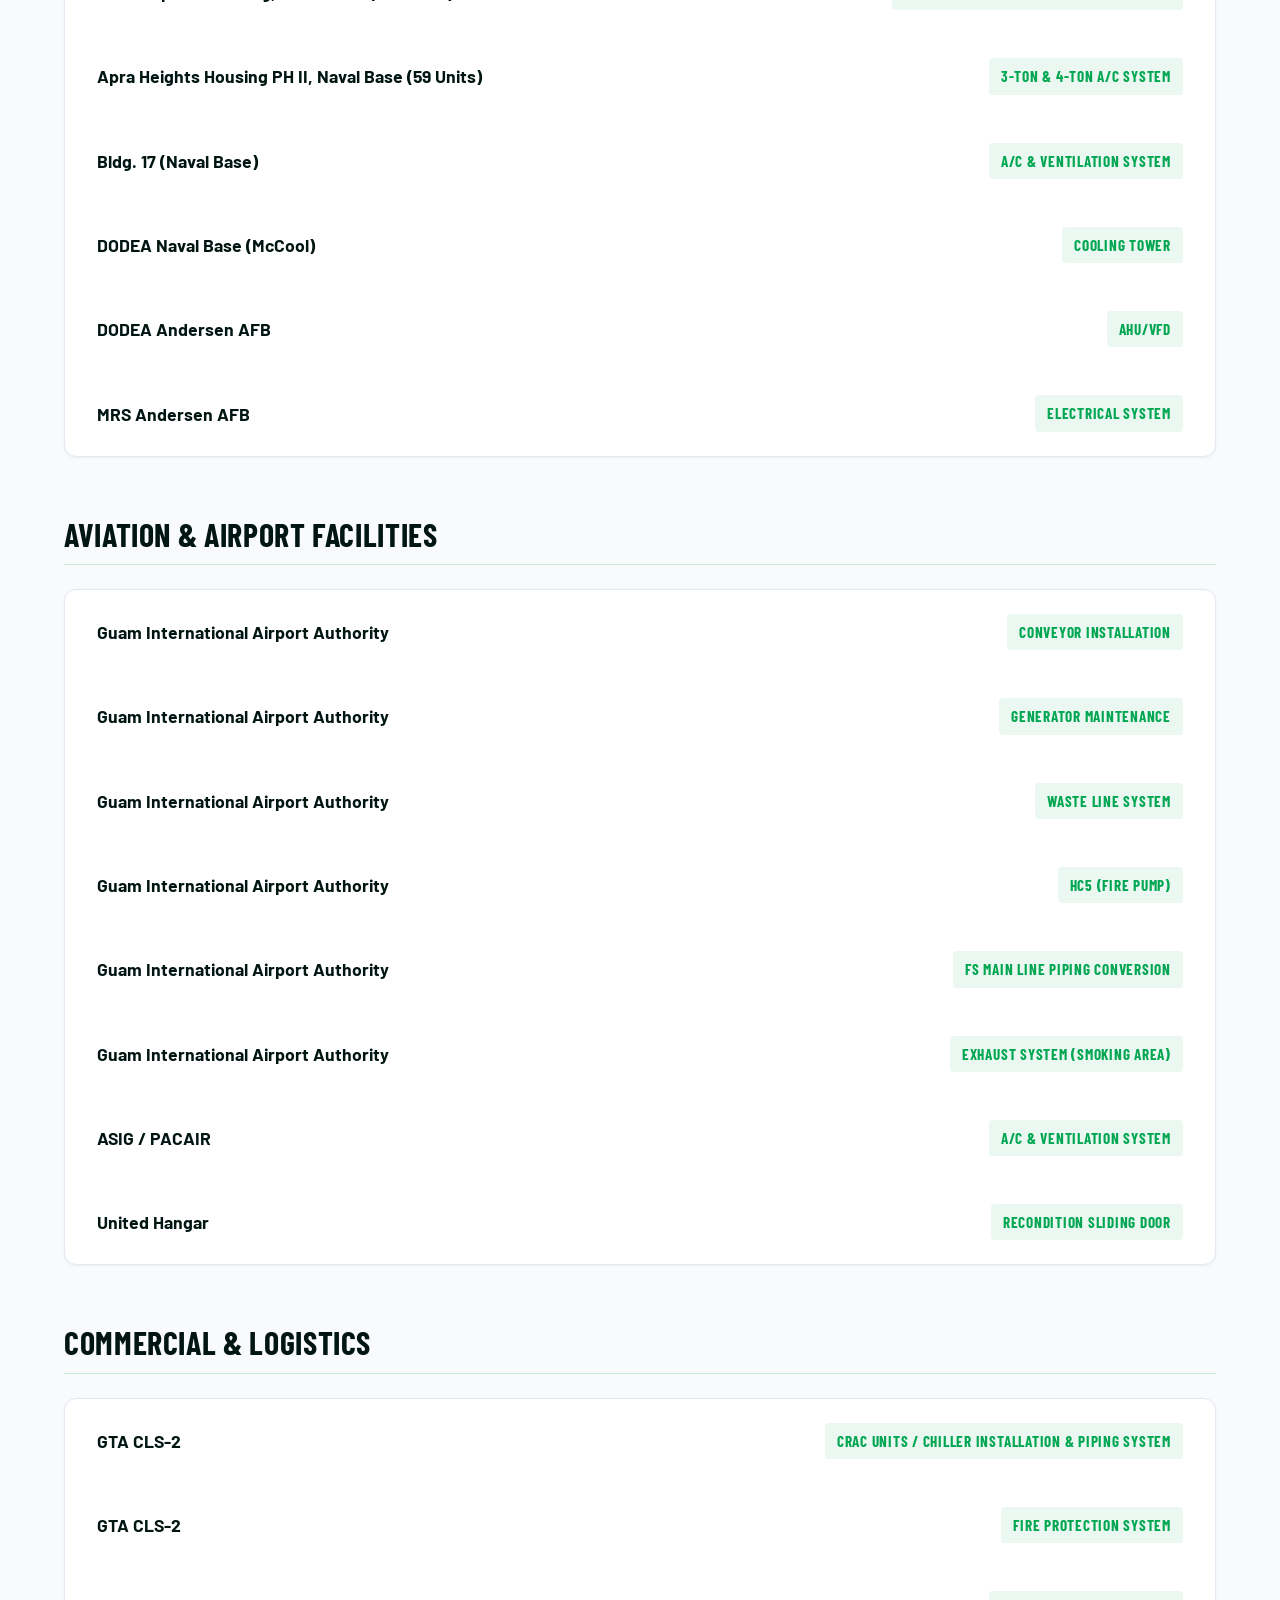
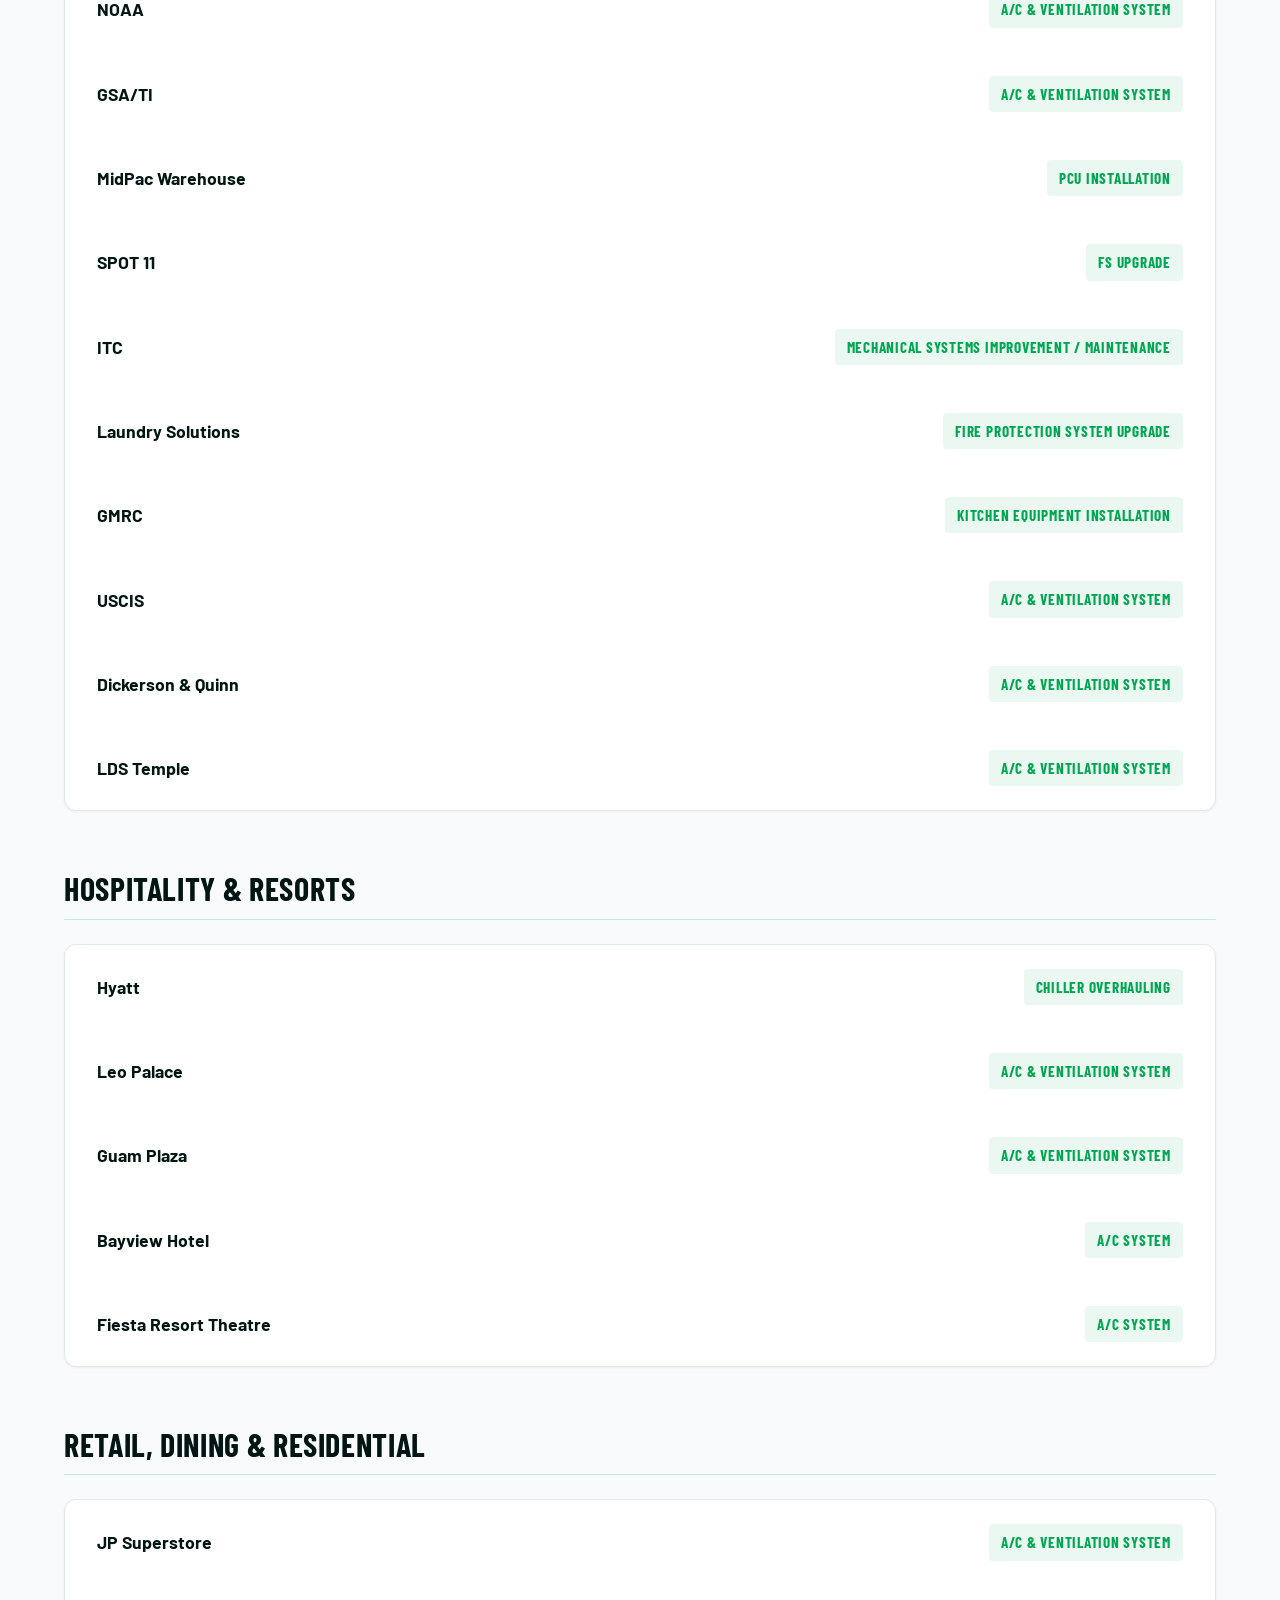
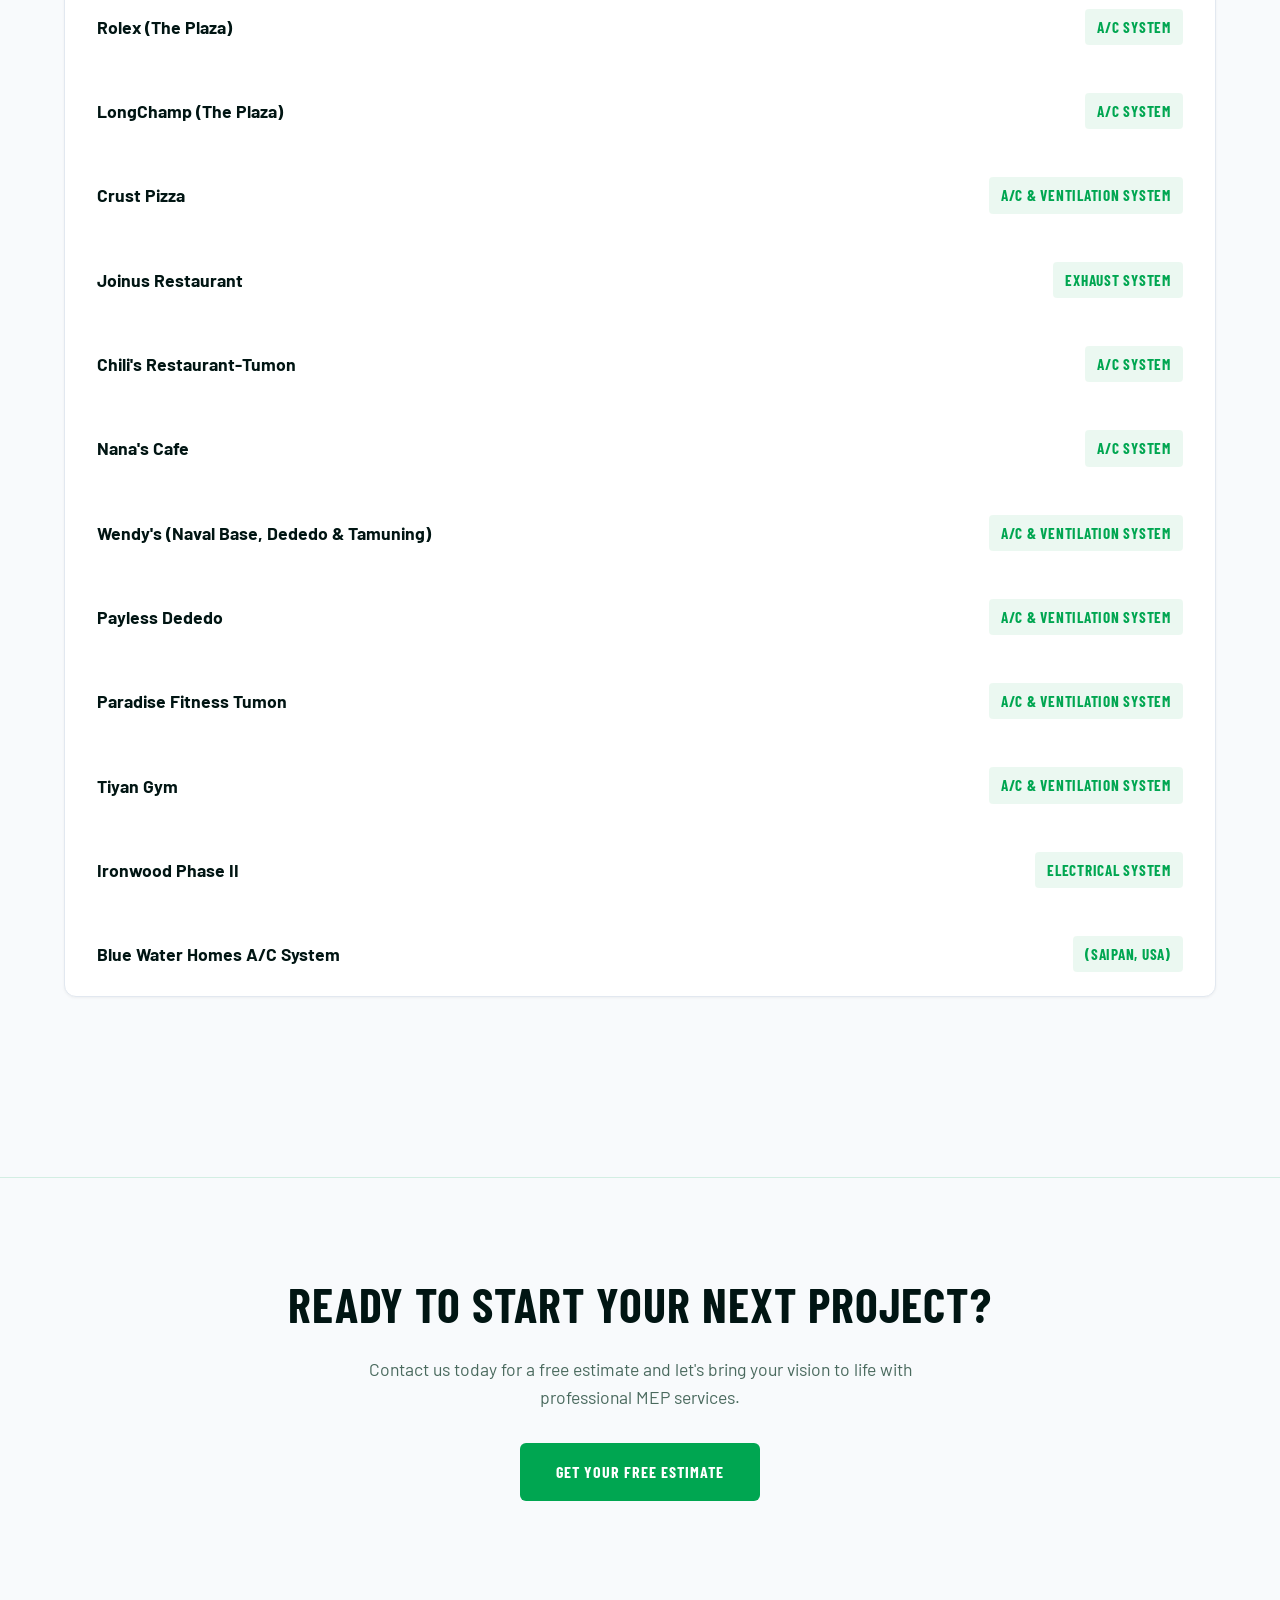
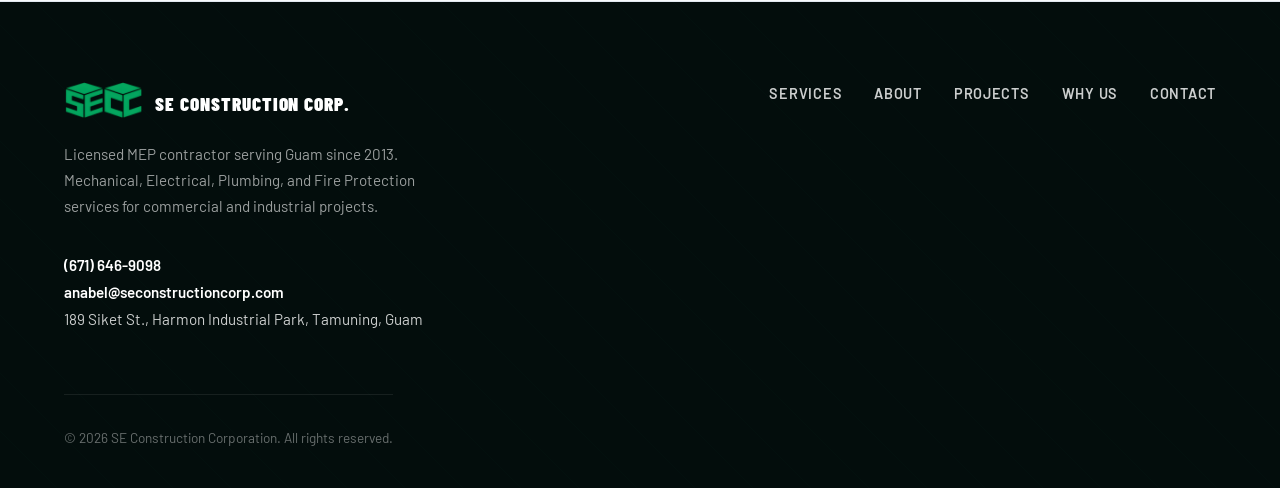
==== commit e232844c: "fixed page section, reverted to light mode theme" ====
--- a/projects.html
+++ b/projects.html
@@ -280,9 +280,10 @@
   </section>
 
   <!-- ══════ GET STARTED SECTION ══════ -->
-  <section class="section section--alt" style="text-align: center; border-top: 1px solid rgba(0, 166, 81, .15);">
+  <section class="section section--alt" style="text-align: center; border-top: 1px solid rgba(0, 166, 81, .15); padding: 100px 0;">
     <div class="container reveal">
-      <h2 class="section__title" style="margin-bottom: 24px;">Ready to start your next project?</h2>
+      <h2 class="section__title" style="margin-bottom: 24px; color: var(--text-primary);">Ready to start your next project?</h2>
+      <p style="color: var(--text-secondary); max-width: 600px; margin: 0 auto 32px; font-size: 1.1rem;">Contact us today for a free estimate and let's bring your vision to life with professional MEP services.</p>
       <a href="index.html#contact" class="btn btn--primary btn--lg">Get Your Free Estimate</a>
     </div>
   </section>
--- a/styles.css
+++ b/styles.css
@@ -1047,37 +1047,62 @@
   padding: 48px 0 24px;
 }
 
+.footer {
+  background: #030d0c;
+  color: rgba(255, 255, 255, 0.7);
+  padding: 80px 0 40px;
+  position: relative;
+  overflow: hidden;
+}
+
+.footer::before {
+  content: '';
+  position: absolute;
+  inset: 0;
+  background: 
+    repeating-linear-gradient(45deg, transparent, transparent 40px, rgba(0, 166, 81, .02) 40px, rgba(0, 166, 81, .02) 41px);
+  pointer-events: none;
+}
+
 .footer .container {
   display: flex;
   justify-content: space-between;
   align-items: start;
   flex-wrap: wrap;
   gap: 32px;
+  position: relative;
+  z-index: 1;
 }
 
 .footer__brand {
-  max-width: 320px;
+  max-width: 380px;
 }
 
 .footer__brand .logo {
-  margin-bottom: 12px;
+  margin-bottom: 16px;
+}
+
+.footer__brand .logo__text {
+  color: #ffffff;
 }
 
 .footer__brand p {
-  color: var(--neutral-400);
+  color: rgba(255, 255, 255, 0.6);
+  font-size: .95rem;
+  line-height: 1.7;
+}
+
+.footer__links {
+  display: flex;
+  gap: 32px;
+}
+
+.footer__links a {
+  color: rgba(255, 255, 255, 0.8);
   font-size: .9rem;
-  line-height: 1.6;
-}
-
-.footer__links {
-  display: flex;
-  gap: 24px;
-}
-
-.footer__links a {
-  color: var(--neutral-400);
-  font-size: .9rem;
-  font-weight: 500;
+  font-weight: 600;
+  text-transform: uppercase;
+  letter-spacing: .05em;
   transition: color .2s;
 }
 
@@ -1086,12 +1111,14 @@
 }
 
 .footer__contact {
-  color: var(--neutral-400);
-  font-size: .9rem;
+  color: rgba(255, 255, 255, 0.8);
+  font-size: .95rem;
+  line-height: 1.8;
 }
 
 .footer__contact a {
-  color: var(--neutral-300);
+  color: #ffffff;
+  font-weight: 600;
   transition: color .2s;
 }
 
@@ -1101,17 +1128,16 @@
 
 .footer__bottom {
   text-align: center;
-  margin-top: 40px;
-  padding-top: 24px;
-  border-top: 1px solid rgba(255, 255, 255, .06);
-  font-size: .82rem;
-  color: var(--neutral-500);
-}
-
-
-/* ═══════════════════════════════════════════════
-   MOBILE NAV OVERLAY
-   ═══════════════════════════════════════════════ */
+  margin-top: 60px;
+  padding-top: 32px;
+  border-top: 1px solid rgba(255, 255, 255, .08);
+  font-size: .85rem;
+  color: rgba(255, 255, 255, 0.4);
+  position: relative;
+  z-index: 1;
+}
+
+
 .mobile-nav {
   position: fixed;
   inset: 0;
@@ -1235,20 +1261,9 @@
   color: var(--green-600);
 }
 .footer {
-  background: var(--bg-secondary);
-  color: var(--text-secondary);
   padding: 80px 0 40px;
 }
-.footer .logo span {
-  color: var(--text-primary) !important;
-}
-.footer__links a:hover {
-  color: var(--green-600);
-}
-.footer__bottom {
-  border-top: 1px solid rgba(255,255,255,0.1);
-  padding-top: 24px;
-}
+
 
 /* ═══════════════════════════════════════════════
    BACK TO TOP BUTTON
